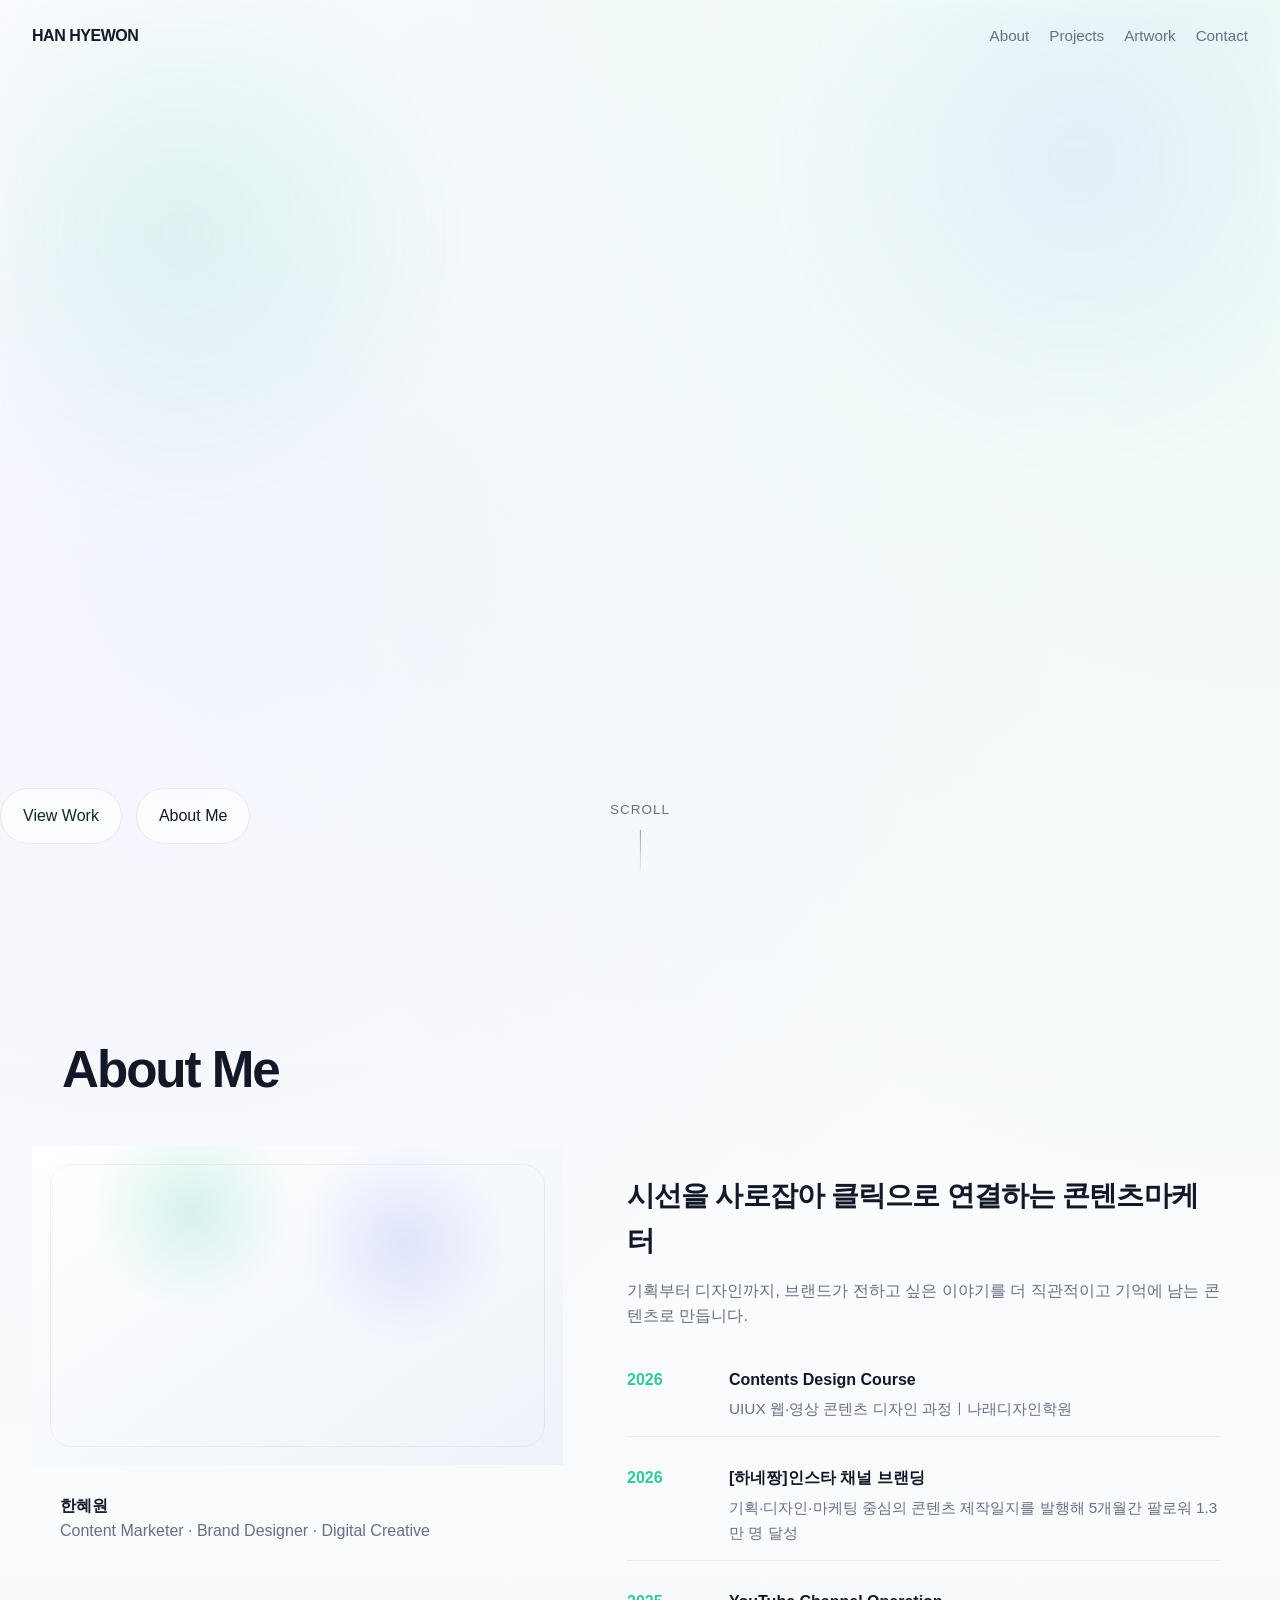
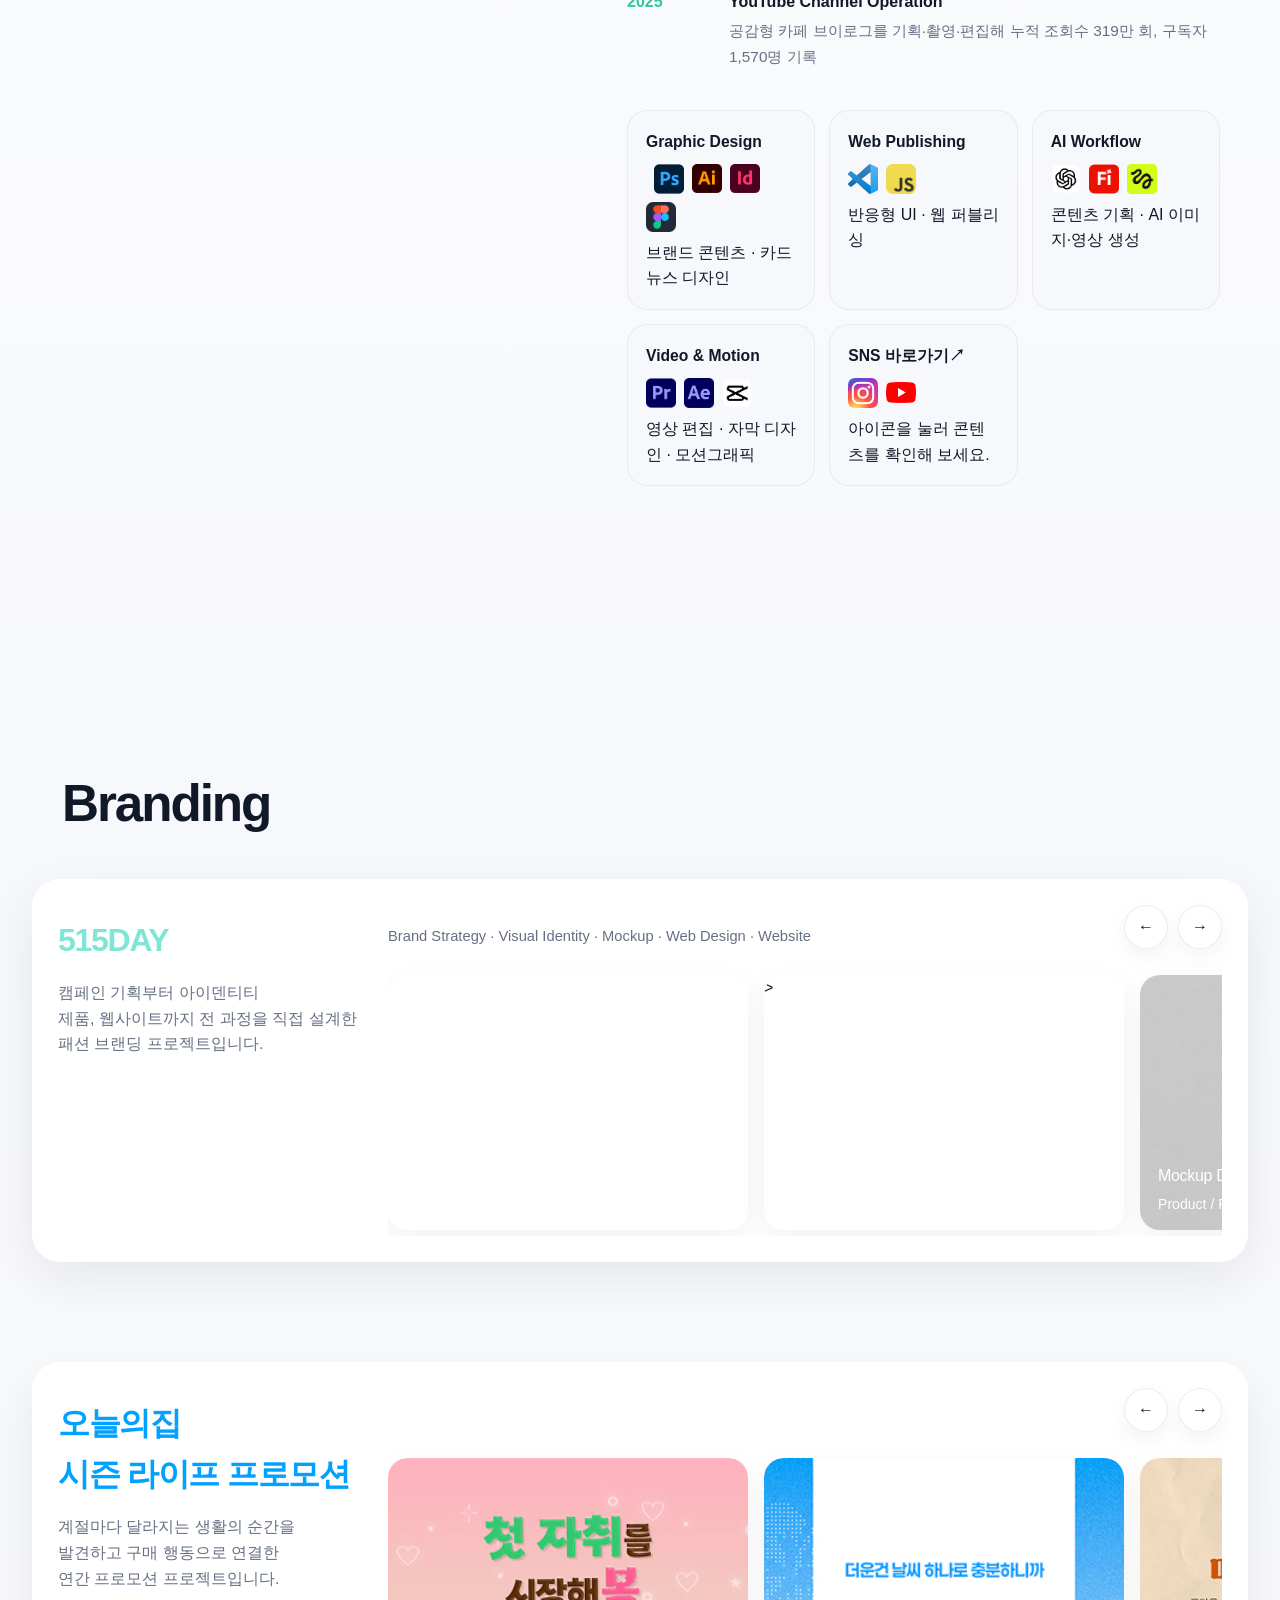
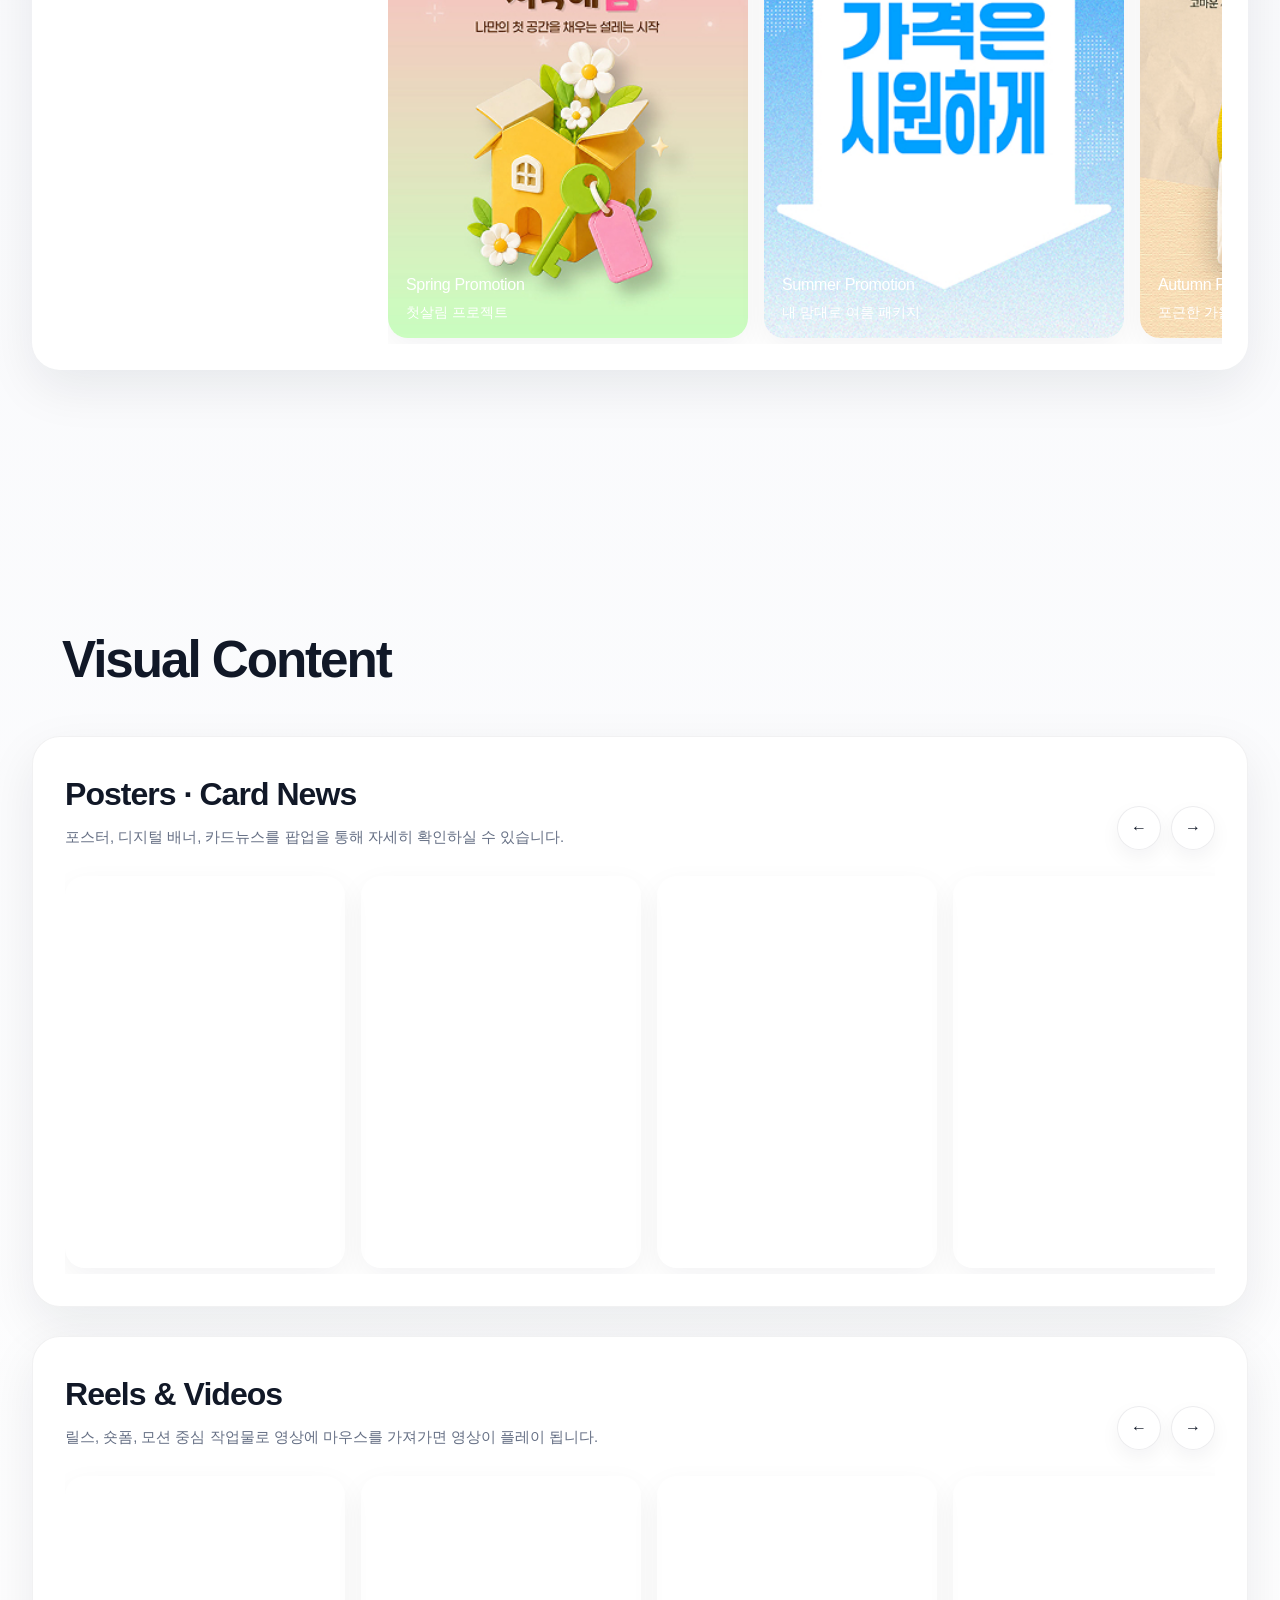
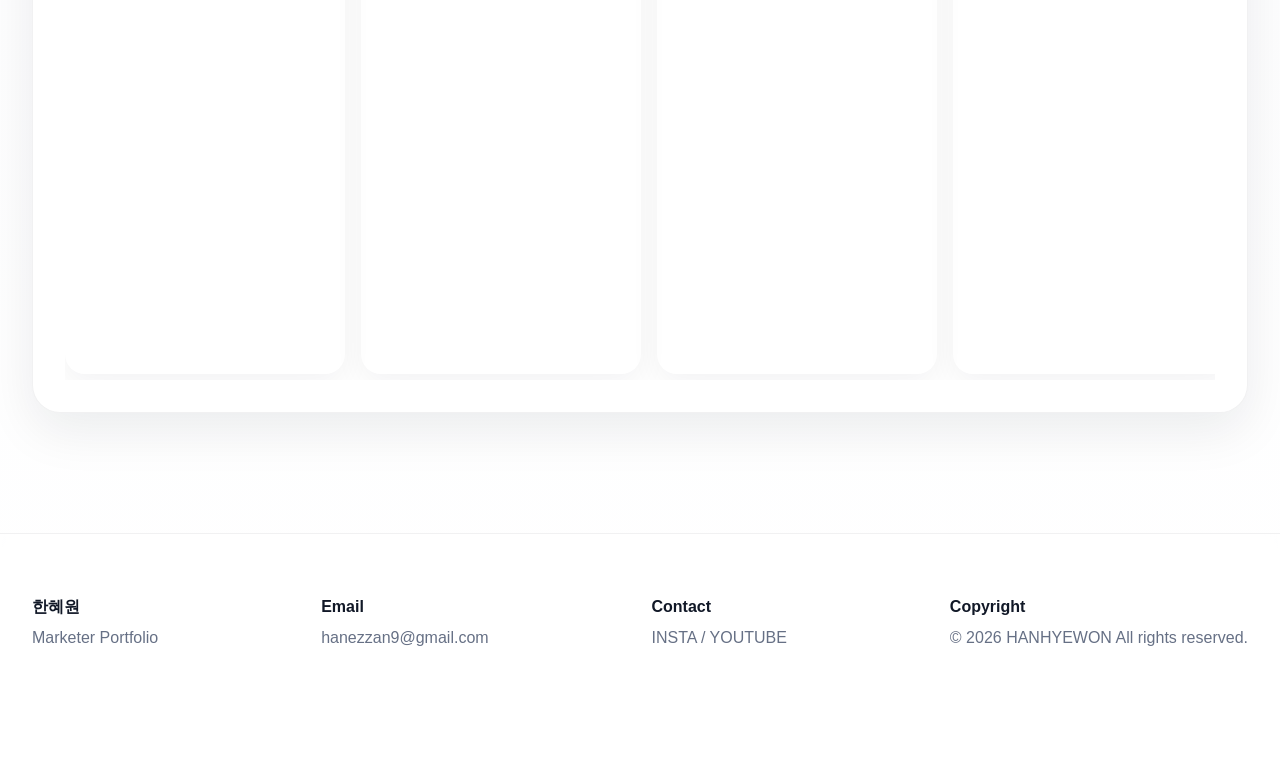
==== index.html @ 1c0c7336 "0813" ====
<!DOCTYPE html>
<html lang="ko">

<head>
  <meta charset="UTF-8" />
  <meta name="viewport" content="width=device-width, initial-scale=1.0" />
  <title>HAN HYEWON</title>
  <link rel="shortcut icon" href="assets/img/symbol.svg" type="image/x-icon">
  <link rel="stylesheet" href="assets/css/style.css">
  <link rel="stylesheet" href="assets/css/font.csa">
  <meta property="og:title" content="HANHYEWON Portfolio">
  <meta property="og:description" content="한혜원_포트폴리오">
  <meta property="og:image" content="https://hanezzang.github.io/myportfolio/assets/img2/click.jpg">
  <meta property="og:url" content=" https://hanezzang.github.io/myportfolio/">

</head>

<body>
  <header class="site-header" id="siteHeader">
    <nav class="nav">
      <a href="#hero" class="brand">HAN HYEWON</a>
      <div class="nav-links">
        <a href="#about">About</a>
        <a href="#branding">Projects</a>
        <a href="#works">Artwork</a>
        <a href="#contact">Contact</a>
      </div>
    </nav>
  </header>

  <main>
    <section class="hero" id="hero">
      <video class="hero-video" autoplay muted loop playsinline preload="auto">
        <source src="assets/video/main.mp4" type="video/mp4" />
      </video>
      <div class="hero-inner">
        <div class="hero-actions">
          <a class="btn btn-primary" href="#branding">View Work</a>
          <a class="btn btn-secondary" href="#about">About Me</a>
        </div>
      </div>

      <div class="scroll-indicator">Scroll</div>
    </section>

    <section class="section" id="about">
      <div class="container">
        <div class="section-head reveal reveal-scale">
          <div>
            <!-- <span class="eyebrow">이력과 기능을 함께 보여주는 소개 섹션</span> -->
            <h2>About Me</h2>
          </div>
          <!-- <p>
            단순한 자기소개가 아니라, 경력·작업 방향·도구 역량을 동시에 보여줄 수 있도록 설계한 영역입니다.
          </p> -->
        </div>

        <div class="about-grid">
          <article class="card profile-card reveal reveal-left">
            <div class="profile-media" style="background:
                radial-gradient(circle at 30% 20%, rgba(50,199,161,0.18), transparent 22%),
                radial-gradient(circle at 70% 30%, rgba(123,140,255,0.18), transparent 24%),
                linear-gradient(145deg, #ffffff 0%, #edf3fa 100%);
                position: relative; overflow: hidden;">
              <div style="position:absolute; inset:18px; border:1px solid rgba(17,24,39,0.06); border-radius:22px;">
                <video class="thumb-video" autoplay loop muted playsinline preload="metadata">
                  <source src="assets/video/proflie_video.mp4" type="video/mp4" />
                </video>
              </div>
              <div style="position:relative; z-index:1; text-align:center; color:#fff;">

              </div>
            </div>
            <div class="profile-body">
              <strong>한혜원</strong><br />
              <span style="color: var(--text-muted);">Content Marketer · Brand Designer · Digital Creative</span>

            </div>
          </article>

          <article class="card about-body reveal reveal-right">
            <h3>시선을 사로잡아 클릭으로 연결하는 콘텐츠마케터</h3>
            <p>
              기획부터 디자인까지, 브랜드가 전하고 싶은 이야기를 더 직관적이고 기억에 남는 콘텐츠로 만듭니다.
            </p>

            <div class="timeline">
              <div class="timeline-item">
                <div class="timeline-year">2026</div>
                <div class="timeline-role">
                  <strong>Contents Design Course</strong>
                  <span>UIUX 웹·영상 콘텐츠 디자인 과정ㅣ나래디자인학원</span>
                </div>
              </div>
              <div class="timeline-item">
                <div class="timeline-year">2026</div>
                <div class="timeline-role">
                  <a href="https://www.instagram.com/hanezzang_/" target="_blank"
                    rel="noopener noreferrer"><strong>[하네짱]인스타 채널 브랜딩</strong></a>

                  <span>기획·디자인·마케팅 중심의 콘텐츠 제작일지를 발행해 5개월간 팔로워 1.3만 명 달성</span>
                </div>
              </div>
              <div class="timeline-item">
                <div class="timeline-year">2025</div>
                <div class="timeline-role">
                  <a href="https://www.youtube.com/@Hanezzang" target="_blank" rel="noopener noreferrer"><strong>YouTube
                      Channel Operation</strong></a>

                  <span>공감형 카페 브이로그를 기획·촬영·편집해 누적 조회수 319만 회, 구독자 1,570명 기록</span>
                </div>
              </div>
            </div>

            <div class="skills">
              <section class="skill-group">
                <h4>Graphic Design</h4>
                <div class="skill-tags">
                  <span class="tag"> </span>
                  <span class="tag"><img src="./assets/img2/selfhst_adobe-photoshop.png" alt="포토샵"></span>
                  <span class="tag"><img src="./assets/img2/logos_adobe-illustrator.png" alt="일러"></span>
                  <span class="tag"><img src="./assets/img2/logos_adobe-indesign.png" alt="인디자인"></span>
                  <span class="tag"><img src="./assets/img2/skill-icons_figma-dark.png" alt="피그마"></span>
                  <span class="tag">브랜드 콘텐츠 · 카드뉴스 디자인</span>
                </div>
              </section>
              <section class="skill-group">
                <h4>Web Publishing</h4>
                <div class="skill-tags">
                  <span class="tag"><img src="./assets/img2/devicon_vscode.png" alt="vscode"></span>
                  <span class="tag"><img src="./assets/img2/skill-icons_javascript.png" alt=""></span>
                  <span class="tag">반응형 UI · 웹 퍼블리싱</span>
                </div>
              </section>
              <section class="skill-group">
                <h4>AI Workflow</h4>
                <div class="skill-tags">
                  <span class="tag"><img src="./assets/img2/Group 86.png" alt=""></span>
                  <span class="tag"><img src="./assets/img2/selfhst_adobe-firefly.png" alt=""></span>
                  <span class="tag"><img
                      src="./assets/img2/imgi_166_442623a45e529de49fd89ec326987b1dacbcad664df5558cd3585e5219032c6b 2.png"
                      alt=""></span>
                  <span class="tag">콘텐츠 기획 · AI 이미지·영상 생성</span>
                </div>
              </section>
              <section class="skill-group">
                <h4>Video & Motion</h4>
                <div class="skill-tags">
                  <span class="tag"><img src="./assets/img2/selfhst_adobe-premiere-pro.png" alt=""></span>
                  <span class="tag"><img src="./assets/img2/logos_adobe-after-effects.png" alt=""></span>
                  <span class="tag"><img src="./assets/img2/streamline-logos_adobe-photoshop-logo-block.png"
                      alt=""></span>
                  <span class="tag">영상 편집 · 자막 디자인 · 모션그래픽</span>
                </div>
              </section>
              <section class="skill-group">
                <h4>SNS 바로가기↗ </h4>
                <div class="skill-tags">
                  <a class="tag" href="https://www.instagram.com/hanezzang_/" target="_blank"
                    rel="noopener noreferrer"><img src="./assets/img2/selfhst_instagram.png" alt=""></a>
                  <a class="tag" href="https://www.youtube.com/@Hanezzang" target="_blank"
                    rel="noopener noreferrer"><img src="./assets/img2/logos_youtube-icon.png" alt=""></a>

                  <span class="tag">아이콘을 눌러 콘텐츠를 확인해 보세요.</span>
                </div>
              </section>
            </div>
          </article>
        </div>
      </div>
    </section>

    <section class="section" id="branding">
      <div class="container">
        <div class="section-head reveal reveal-scale">
          <div>

            <h2>Branding</h2>
          </div>

        </div>

        <div class="brand-stack">
          <section class="card brand-row reveal reveal-scale">
            <div class="brand-info brand1_color">
              <!-- 브랜드별 색상  brand1_color-->

              <h3>515DAY</h3>
              <p>
                캠페인 기획부터 아이덴티티<br> 제품, 웹사이트까지 전 과정을 직접 설계한 <br>패션 브랜딩 프로젝트입니다.
              </p>

            </div>

            <div>
              <div class="brand-slider-head">
                <span class="brand-slider-title">Brand Strategy · Visual Identity · Mockup · Web
                  Design · Website</span>
                <div class="slider-controls">
                  <button class="slider-btn" type="button" data-slider-prev="brandTrack01">←</button>
                  <button class="slider-btn" type="button" data-slider-next="brandTrack01">→</button>
                </div>
              </div>
              <div class="brand-track slider-track" id="brandTrack01">

                <article class="thumb-card brand-thumb">
                  <a href="515DAY.html" target="_blank">
                    <video class="thumb-video" muted loop playsinline preload="metadata">
                      <source src="assets/video/515day1.mp4" type="video/mp4" />
                    </video>

                    <div class="thumb-overlay">
                      <strong>Brand Strategy</strong><span>Brand Concept / Positioning</span>
                    </div>
                  </a>
                </article>

                <article class="thumb-card brand-thumb">
                  <!-- <video class="thumb-video" autoplay muted loop playsinline><source src="assets/brand-02-mockup.mp4" type="video/mp4" /></video> -->
                  <a href="515DAYVI.html" target="_blank">
                    <video class="thumb-video" muted loop playsinline preload="metadata">
                      <source src="assets/video/515e.mp4" type="video/mp4" />
                    </video>>
                    <div class="thumb-overlay">
                      <strong>Visual Identity</strong><span>Logo / Color / Typography</span>


                    </div>
                  </a>
                </article>

                <article class="thumb-card brand-thumb">
                  <a href="515DAYmockup.html" target="_blank">
                    <img src="assets/img2/mock1.jpg" alt="brand">
                    <div class="thumb-overlay">
                      <strong>Mockup Design</strong><span>Product / Package / Spatial Visual</span>
                    </div>
                  </a>
                </article>

                <article class="thumb-card brand-thumb">
                  <a href="515DAYWEB.html" target="_blank">
                    <img src="assets/515DAY/w4.jpg" alt="brand">
                    <div class="thumb-overlay">
                      <strong>Web Design</strong><span>UI·UX / Layout / Interaction</span>

                    </div>
                    <div class="thumb-overlay"><strong></strong><span></span></div>
                  </a>
                </article>

                <article class="thumb-card brand-thumb">
                  <video class="thumb-video" autoplay muted loop playsinline>
                    <source src="assets/video/imac-24.mp4
                    " type="video/mp4" />
                  </video>
                  <a class="tag" href="https://hanezzang.github.io/515DAY/#" target="_blank" rel="noopener noreferrer">
                    <div class="thumb-overlay">
                      <strong>Website</strong><span>HTML / CSS / JavaScript</span>

                    </div>
                  </a>
                </article>


              </div>
            </div>
          </section>

          <section class="card brand-row reveal reveal-scale">
            <div class="brand-info brand2_color">
              <!-- 브랜드별 색상  brand2_color-->
              <h3>오늘의집 <br>시즌 라이프 프로모션</h3>
              <p>
                계절마다 달라지는 생활의 순간을 <br>발견하고
                구매 행동으로 연결한 <br>연간 프로모션 프로젝트입니다.
              </p>
            </div>

            <div>
              <div class="brand-slider-head">
                <span class="brand-slider-title"></span>
                <div class="slider-controls">
                  <button class="slider-btn" type="button" data-slider-prev="brandTrack02">←</button>
                  <button class="slider-btn" type="button" data-slider-next="brandTrack02">→</button>
                </div>
              </div>
              <div class="brand-track slider-track" id="brandTrack02">

                <article class="thumb-card brand-thumb">
                  <a href="spring.html" target="_blank">
                    <img src="./assets/ohouse/spring.jpg" alt="">

                    <div class="thumb-overlay">
                      <strong>Spring Promotion</strong><span>첫살림 프로젝트</span>
                    </div>
                  </a>
                </article>

                <article class="thumb-card brand-thumb">
                  <!-- <video class="thumb-video" autoplay muted loop playsinline><source src="assets/brand-02-mockup.mp4" type="video/mp4" /></video> -->
                  <a href="summer.html" target="_blank">
                    <img src="./assets/ohouse/summer.jpg" alt="">
                    <div class="thumb-overlay">
                      <strong >Summer Promotion</strong><span>내 맘대로 여름 패키지</span>


                    </div>
                  </a>
                </article>

                <article class="thumb-card brand-thumb">
                  <a href="Autumn.html" target="_blank">
                    <img src="assets/ohouse/Autumn.jpg" alt="brand">
                    <div class="thumb-overlay">
                      <strong>Autumn Promotion</strong><span>포근한 가을 집꾸미기</span>
                    </div>
                  </a>
                </article>

                <article class="thumb-card brand-thumb">
                  <a href="winter.html" target="_blank">
                    <img src="assets/ohouse/winter.jpg" alt="brand">
                    <div class="thumb-overlay">
                      <strong>Winter Promotion</strong><span>홀리데이 연말결산</span>

                    </div>
                    <div class="thumb-overlay"><strong></strong><span></span></div>
                  </a>
                </article>


              </div>
            </div>
          </section>
        </div>
      </div>
    </section>

    <section class="section" id="works">
      <div class="container">
        <div class="section-head reveal reveal-scale">
          <div>
            <!-- <span class="eyebrow">포스터, 배너, 카드뉴스, 릴스·영상 작업을 구성/span> -->
            <h2>Visual Content</h2>
          </div>
          <!-- <p>
            정지형 비주얼 작업은 한 줄 안에서 함께 보여주고, 영상 작업은 별도 행으로 분리해 흐름이 자연스럽도록 정리했습니다.
          </p> -->
        </div>

        <div class="works-stack">
          <section class="card work-row reveal reveal-scale">
            <div class="work-row-head">
              <div>
                <h3>Posters · Card News</h3>
                <p>포스터, 디지털 배너, 카드뉴스를 팝업을 통해 자세히 확인하실 수 있습니다.</p>
              </div>
              <div class="slider-controls">
                <button class="slider-btn" type="button" data-slider-prev="visualTrack">←</button>
                <button class="slider-btn" type="button" data-slider-next="visualTrack">→</button>
              </div>
            </div>
            <div class="thumb-track slider-track" id="visualTrack">
              <!-- poster / banner / cardnews / reels 모달 전용 큰 이미지는 data-modal-media="assets/img/원하는파일.jpg" 로 직접 지정 -->
              <!-- 카드별 모달 비율은 data-modal-ratio="가로 / 세로" 형식으로 지정: 예) 1200 / 628, 1 / 1, 9 / 16, 1080 / 1350 -->
              <article class="poster-thumb thumb-card modal-card" data-modal-type="poster"
                data-modal-label="Poster Project" data-modal-title="Poster Series A"
                data-modal-description="이벤트 홍보용 포스터 시리즈입니다. 타이포그래피와 무드 중심의 키비주얼 작업입니다." data-modal-role="Poster Design"
                data-modal-tools="Photoshop, Illustrator"
                data-modal-summary="전시/행사 성격의 키비주얼 포스터 시리즈입니다. 메인 타이포와 무드 중심 그래픽으로 메시지를 압축해 전달합니다."
                data-modal-meta1-label="Format" data-modal-meta1-value="A2 Poster / Digital Adaptation"
                data-modal-meta2-label="Client" data-modal-meta2-value="Brand Campaign" data-modal-meta3-label="Year"
                data-modal-meta3-value="2026" data-modal-meta4-label="Concept"
                data-modal-meta4-value="Bold Type / Minimal Mood" data-modal-tags="Typography, Campaign, Key Visual"
                data-modal-note-title="Editable Note"
                data-modal-note="이 영역은 포스터 전용 메모 박스입니다. 전시 개요, 인쇄 사양, 제작 포인트 등으로 자유롭게 수정하면 됩니다."
                data-modal-video="Poster motion teaser area" data-modal-link="https://example.com"
                data-modal-media="assets/img/poster_thumbnail_sample.jpg" data-modal-ratio="3 / 4">
                <video class="thumb-video" muted loop playsinline preload="metadata">
                  <source src="assets/video/poster.mp4" type="video/mp4" />
                </video>
                <div class="thumb-overlay"><strong>Poster Series A</strong><span>Campaign / Event Visual</span></div>
              </article>

              <article class="poster-thumb thumb-card modal-card" data-modal-type="poster" data-modal-label="Poster"
                data-modal-title="Poster Series B" data-modal-description="브랜드 포스터 시리즈입니다."
                data-modal-role="Poster Design" data-modal-tools="Photoshop"
                data-modal-summary="브랜드 무드를 중심으로 전개한 포스터 시리즈입니다." data-modal-meta1-label="Format"
                data-modal-meta1-value="B1 / SNS Poster" data-modal-meta2-label="Client"
                data-modal-meta2-value="Brand Promotion" data-modal-meta3-label="Year" data-modal-meta3-value="2026"
                data-modal-meta4-label="Concept" data-modal-meta4-value="Graphic Mood"
                data-modal-tags="Poster, Branding" data-modal-note-title="Editable Note"
                data-modal-note="포스터 프로젝트 설명을 여기서 직접 바꿀 수 있습니다." data-modal-video="Poster preview"
                data-modal-link="https://example.com" data-modal-media="assets/img/poster_thumbnail_sample.jpg"
                data-modal-ratio="5 / 7">
                <video class="thumb-video" muted loop playsinline preload="metadata">
                  <source src="assets/video/poster.mp4" type="video/mp4" />
                </video>
                <div class="thumb-overlay"><strong>Poster Series B</strong><span>Brand / Promotion</span></div>
              </article>

              <article class="ad-thumb thumb-card modal-card" data-modal-type="banner"
                data-modal-label="Graphic Poster Design" data-modal-title="KISS N TELL - NINGNING"
                data-modal-description="에스파 ‘Kiss N Tell’의 닝닝을 중심으로 핑크 톤의 Y2K 콜라주를 구성했습니다. 하트 프레임과 폴라로이드, 스티커, 레이스 등의 장식 요소를 레이어링해 키치하고 몽환적인 분위기를 표현했습니다."
                data-modal-role="Graphic Design" data-modal-tools="Photoshop"
                data-modal-summary="퍼포먼스 배너와 SNS용 변형 소재를 함께 설계한 배너 세트입니다." data-modal-meta1-label="Platform"
                data-modal-meta1-value="Meta / Web / App" data-modal-meta2-label="Campaign"
                data-modal-meta2-value="Seasonal Promotion" data-modal-meta3-label="Size"
                data-modal-meta3-value="1080x1080 / 1200x628" data-modal-meta4-label="Placement"
                data-modal-meta4-value="Feed / Display / Landing" data-modal-tags="Y2K, Collage, K-POP"
                data-modal-media="assets/img2/ning.jpg" data-modal-ratio="1500 / 1000">
                <video class="thumb-video" muted loop playsinline preload="metadata">
                  <source src="assets/video/ningmock.mp4" type="video/mp4" />
                </video>
                <div class="thumb-overlay"><strong>Graphic Poster</strong><span>aespa [KISS N TELL]</span></div>
              </article>

              <article class="ad-thumb thumb-card modal-card" data-modal-type="banner"
                data-modal-label="Food Ad poster Design" data-modal-title="BUNCRUSH"
                data-modal-description="가상의 버거브랜드 'BUNCRUSH'를 위해 제작한 프로모션 웹 배너 세트입니다. 강렬한 레드 톤과 제품 중심의 레이아웃으로 버거의 풍미와 브랜드 메시지를 강조했습니다."
                data-modal-role="Visual Concept · Banner Design" data-modal-tools="Photoshop, Chat GPT"
                data-modal-summary="웹 프로모션 메인/서브 배너 세트입니다." data-modal-meta1-label="Platform"
                data-modal-meta1-value="Website" data-modal-meta2-label="Campaign" data-modal-meta2-value="Promotion"
                data-modal-meta3-label="Size" data-modal-meta3-value="PC / Mobile Responsive"
                data-modal-meta4-label="Placement" data-modal-meta4-value="Hero / Mid Banner"
                data-modal-tags="Graphic Poster, Food Ad" data-modal-media="assets/img2/BUNCRUSH.jpg"
                data-modal-ratio="1080 /1400">
                <video class="thumb-video" muted loop playsinline preload="metadata">
                  <source src="assets/video/burger.mp4" type="video/mp4" />
                </video>
                <div class="thumb-overlay"><strong>Graphic Poster </strong><span>BUNCRUSH</span></div>
              </article>

              <article class="cardnews-thumb thumb-card modal-card" data-modal-type="cardnews"
                data-modal-label="Advertising Project" data-modal-title="NOMA AI Campaign"
                data-modal-description="실제 브랜드 광고로 집행한 카드뉴스 캠페인입니다. 서비스의 핵심 기능과 혜택을 소비자 관점에서 재구성하고, 할인 쿠폰을 스마트스토어 상품으로 판매해 구매와 서비스 유입을 연결했습니다."
                data-modal-role="Card News Design" data-modal-tools="Figma, Photoshop"
                data-modal-summary="인스타그램 캐러셀 형식의 카드뉴스입니다. 첫 장에서 주제를 제시하고 뒤로 갈수록 정보 흐름이 이어지도록 구성했습니다."
                data-modal-meta1-label="Topic" data-modal-meta1-value="Brand Story" data-modal-meta2-label="Pages"
                data-modal-meta2-value="7 Pages" data-modal-meta3-label="Flow"
                data-modal-meta3-value="Cover → Info → CTA" data-modal-meta4-label="Style"
                data-modal-meta4-value="Editorial Carousel" data-modal-tags="Card News, Carousel, Traffic Growth"
                data-modal-video="Card news preview"
                data-modal-images="assets/cardnews/c1.jpg|assets/cardnews/c2.jpg|assets/cardnews/c3.jpg|assets/cardnews/c4.jpg|assets/cardnews/c5.jpg|assets/cardnews/c6.jpg|assets/cardnews/c7.jpg|assets/cardnews/c8.jpg"
                data-modal-ratio="4 / 5">
                <div class="thumb-image">
                  <img src="assets/img2/cc1.jpg" alt="card news">
                </div>
                <div class="thumb-overlay"><strong>NOMA AI Paid Campaign</strong><span>Coupon Sales / Traffic
                    Growth</span>
                </div>
              </article>

              <article class="cardnews-thumb thumb-card modal-card" data-modal-type="cardnews"
                data-modal-label="Card News" data-modal-title="OLIVE YOUNG Sale Editorial Content"
                data-modal-description="올영세일 시즌에 맞춰 실제 구매·사용한 제품을 선별하고, 솔직한 후기를 담은 내돈내산 카드뉴스를 제작했습니다. 제품별 핵심 장점과 추천 대상을 간결하게 정리해 구매 판단을 돕고, 저장과 공유를 유도하는 정보형 콘텐츠로 기획했습니다."
                data-modal-role="Card News Design" data-modal-tools="Figma" data-modal-summary="정보 전달 중심의 프로모션 카드뉴스입니다."
                data-modal-meta1-label="Topic" data-modal-meta1-value="Promotion" data-modal-meta2-label="Pages"
                data-modal-meta2-value="7 Pages" data-modal-meta3-label="Flow"
                data-modal-meta3-value="Intro → Detail → CTA" data-modal-meta4-label="Style"
                data-modal-meta4-value="Clean Info Layout"
                data-modal-tags="Product Curation, Purchase Consideration, Review" data-modal-note-title="Editable Note"
                data-modal-note="카드뉴스 프로젝트용 자유 메모 영역입니다." data-modal-video="Card news preview"
                data-modal-link="https://example.com"
                data-modal-images="assets/cardnews/olive1.jpg|assets/cardnews/ip1.jpg|assets/cardnews/ip2.jpg|assets/cardnews/ip3.jpg|assets/cardnews/ip4.jpg|assets/cardnews/ip5.jpg|assets/cardnews/ip6.jpg|assets/cardnews/ip7.jpg|assets/cardnews/ip8.jpg|assets/cardnews/ip9.jpg|assets/cardnews/ip10.jpg|assets/cardnews/last.jpg"
                data-modal-ratio="4 / 5">
                <div class="thumb-image">
                  <img src="assets/cardnews/olive_main.jpg" alt="card news">
                </div>
                <div class="thumb-overlay"><strong>OLIVE YOUNG Sale Content</strong><span>Product Curation /
                    Review</span></div>
              </article>





            </div>
          </section>

          <section class="card work-row reveal reveal-scale">
            <div class="work-row-head">
              <div>
                <h3>Reels & Videos</h3>
                <p>릴스, 숏폼, 모션 중심 작업물로 영상에 마우스를 가져가면 영상이 플레이 됩니다.</p>
              </div>
              <div class="slider-controls">
                <button class="slider-btn" type="button" data-slider-prev="videoTrack">←</button>
                <button class="slider-btn" type="button" data-slider-next="videoTrack">→</button>
              </div>
            </div>
            <div class="thumb-track slider-track" id="videoTrack">
              <article class="reels-thumb thumb-card modal-card" data-modal-type="reels"
                data-modal-title="VELORA Reel Project "
                data-modal-description="가상의 스킨케어 브랜드 VELORA를 위한 AI 기반 릴스 프로젝트입니다. 플로럴 사이언스와 쿨링 수분광을 시각화해 모델컷부터 제품 엔드카드까지 일관된 캠페인 무드로 구성했습니다."
                data-modal-role="AI Visual Direction / Video Editing"
                data-modal-tools="Premiere Pro, Kling 3.0, Chat GPT" data-modal-meta1-label="Format"
                data-modal-meta1-value="9:16 Vertical" data-modal-meta2-label="Duration" data-modal-meta2-value="5 sec"
                data-modal-tags="AI Commercial, Short-form, Skincare" data-modal-media="assets/video/skincare.mp4"
                data-modal-ratio="9 / 16">
                <video class="thumb-video" muted loop playsinline preload="metadata">
                  <source src="assets/video/skincare.mp4" type="video/mp4" />
                </video>
                <div class="thumb-play-button" aria-hidden="true">
                  <span class="thumb-play-icon"></span>
                </div>
                <div class="thumb-overlay">
                  <strong>VELORA</strong>
                  <span>Skincare Brand</span>
                </div>
              </article>

              <article class="reels-thumb thumb-card modal-card" data-modal-type="reels"
                data-modal-title="Reel Project B" data-modal-description="캠페인 메시지를 짧은 영상으로 압축한 릴스 작업입니다."
                data-modal-role="Campaign Motion" data-modal-tools="Premiere Pro" data-modal-meta1-label="Format"
                data-modal-meta1-value="9:16 Vertical" data-modal-meta2-label="Duration" data-modal-meta2-value="12 sec"
                data-modal-tags="Campaign, Reels" data-modal-note-title="Editable Note"
                data-modal-note="릴스 B 설명을 이 영역에서 직접 수정할 수 있습니다." data-modal-link="https://example.com"
                data-modal-media="assets/video/Reels_sample_01.mp4">
                <video class="thumb-video" muted loop playsinline preload="metadata">
                  <source src="assets/video/Reels_sample_01.mp4" type="video/mp4" />
                </video>
                <div class="thumb-play-button" aria-hidden="true">
                  <span class="thumb-play-icon"></span>
                </div>
                <div class="thumb-overlay">
                  <strong>Reel Project B</strong>
                  <span>Campaign Motion</span>
                </div>
              </article>

              <article class="reels-thumb thumb-card modal-card" data-modal-type="reels" data-modal-title="한입공작소"
                data-modal-description="미니어처 셰프들이 익숙한 분식을 만드는 과정을 통해, 평범한 한 끼가 전하는 따뜻함을 표현한 AI숏폼 광고입니다.."
                data-modal-role="Concept Planning · AI Visual Direction · Video Editing"
                data-modal-tools="Premiere Pro, kling 3.0, Chat GPT" data-modal-meta1-label="Format"
                data-modal-meta1-value="9:16 Vertical" data-modal-meta2-label="Duration" data-modal-meta2-value="9 sec"
                data-modal-tags="AI Reels, Miniature, Food Advertising" data-modal-note-title="Editable Note"
                data-modal-media="assets/video/bunsik.mp4">
                <video class="thumb-video" muted loop playsinline preload="metadata">
                  <source src="assets/video/bunsik.mp4" type="video/mp4" />
                </video>
                <div class="thumb-play-button" aria-hidden="true">
                  <span class="thumb-play-icon"></span>
                </div>
                <div class="thumb-overlay">
                  <strong>한입공작소</strong>
                  <span>Food Advertising</span>
                </div>
              </article>

              <article class="reels-thumb thumb-card modal-card" data-modal-type="reels" data-modal-title="PULP"
                data-modal-description="가상 탄산음료 브랜드 ZESTO의 여름 캠페인 비주얼입니다. 레몬과 라임의 상큼함에 톡 쏘는 탄산감을 더해, ‘상큼한 탄산이 제대로 터졌다’는 메시지를 시원한 물보라와 청량한 비주얼로 표현했습니다."
                data-modal-role="Concept Planning · AI Visual · Motion Editing"
                data-modal-tools="ChatGPT · Kling 3.0 · Premiere Pro" data-modal-meta1-label="Format"
                data-modal-meta1-value="9:16 Vertical" data-modal-meta2-label="Duration" data-modal-meta2-value="5 sec"
                data-modal-tags="Product Ad, AI Motion, Short-form" data-modal-media="assets/video/ZESTO.mp4">
                <video class="thumb-video" muted loop playsinline preload="metadata">
                  <source src="assets/video/ZESTO.mp4" type="video/mp4" />
                </video>
                <div class="thumb-play-button" aria-hidden="true">
                  <span class="thumb-play-icon"></span>
                </div>
                <div class="thumb-overlay">
                  <strong>ZESTO</strong>
                  <span>Product Ad</span>
                </div>
              </article>

              <article class="reels-thumb thumb-card modal-card" data-modal-type="reels"
                data-modal-title="Reel Project E" data-modal-description="브랜드 인트로 성격의 영상 작업입니다."
                data-modal-role="Intro Motion" data-modal-tools="Premiere Pro" data-modal-meta1-label="Format"
                data-modal-meta1-value="9:16 Vertical" data-modal-meta2-label="Duration" data-modal-meta2-value="08 sec"
                data-modal-tags="Intro, Reels" data-modal-note-title="Editable Note"
                data-modal-note="인트로 릴스 E에 대한 설명입니다." data-modal-link="https://example.com"
                data-modal-media="assets/video/Reels_sample_01.mp4">
                <video class="thumb-video" muted loop playsinline preload="metadata">
                  <source src="assets/video/Reels_sample_01.mp4" type="video/mp4" />
                </video>
                <div class="thumb-play-button" aria-hidden="true">
                  <span class="thumb-play-icon"></span>
                </div>
                <div class="thumb-overlay">
                  <strong>Reel Project E</strong>
                  <span>Brand Intro</span>
                </div>
              </article>

              <article class="reels-thumb thumb-card modal-card" data-modal-type="reels"
                data-modal-title="ZARA Popular Items Shopping" data-modal-description="자라 인기 아이템을 직접 착용하고 제품별 핏과 스타일링을 빠르게 비교할 수 있도록 구성한 패션 쇼핑 릴스입니다. 제품 탐색부터 촬영·편집까지 직접 진행했으며, 인스타그램에서 최고 조회수 39.5만 회를 기록했습니다."
                data-modal-role="Content Planning · Filming · Editing" data-modal-tools="CapCut" data-modal-meta1-label="Format"
                data-modal-meta1-value="9:16 Vertical" data-modal-meta2-label="Duration" data-modal-meta2-value="35 sec"
                data-modal-tags="Fashion Content, Shopping Reel, Organic Reach"  
                data-modal-media="assets/video/hanezzang_.mp4">
                <video class="thumb-video" muted loop playsinline preload="metadata">
                  <source src="assets/video/hanezzang_.mp4" type="video/mp4" />
                </video>
                <div class="thumb-play-button" aria-hidden="true">
                  <span class="thumb-play-icon"></span>
                </div>
                <div class="thumb-overlay">
                  <strong>Reel Project F</strong>
                  <span>Brand Intro</span>
                </div>
              </article>
              <!-- <article class="reels-thumb thumb-card modal-card" data-modal-title="Reel Project F"
                data-modal-description="브랜드 인트로 영상입니다." data-modal-role="Motion Design / Short-form"
                data-modal-tools="Premiere Pro, AI Video" data-modal-video="Reel preview area"
                data-modal-link="https://example.com">
                <video class="thumb-video" muted loop playsinline preload="metadata">
                  <source src="assets/video/Reels_sample_01.mp4" type="video/mp4" />
                </video>
                <div class="thumb-play-button" aria-hidden="true">
                  <span class="thumb-play-icon"></span>
                </div>
                <div class="thumb-overlay">
                  <strong>Reel Project F</strong>
                  <span>Brand Intro</span>
                </div>
              </article> -->
            </div>
          </section>
        </div>
      </div>
    </section>
  </main>

  <footer class="site-footer" id="contact">
    <div class="footer-grid">
      <div><strong>한혜원</strong><span>Marketer Portfolio</span></div>
      <div><strong>Email</strong><a href="mailto:hello@example.com">hanezzan9@gmail.com</a></div>
      <div><strong>Contact</strong><span> INSTA / YOUTUBE</span></div>
      <div><strong>Copyright</strong><span>© 2026 HANHYEWON All rights reserved.</span></div>
    </div>
  </footer>


  <div class="modal" id="portfolioModal" aria-hidden="true" role="dialog" aria-modal="true">
    <div class="modal-dialog">
      <button class="modal-close" type="button" aria-label="닫기">✕</button>
      <div class="modal-content">
        <div class="modal-gallery">
          <div class="modal-hero-wrap">
            <button class="modal-nav modal-nav-prev" id="modalPrev" type="button" aria-label="이전 이미지">←</button>
            <div class="modal-hero-media" id="modalHeroMedia">Main Preview</div>
            <button class="modal-nav modal-nav-next" id="modalNext" type="button" aria-label="다음 이미지">→</button>
            <div class="modal-page-indicator" id="modalPageIndicator">1 / 1</div>
          </div>
          <div class="modal-thumbs" id="modalThumbs">
            <div class="modal-thumb">Mockup 01</div>
            <div class="modal-thumb">Mockup 02</div>
            <div class="modal-thumb">Wireframe</div>
          </div>
        </div>

        <div class="modal-body" id="modalDynamicBody"></div>
      </div>
    </div>
  </div>

  <!-- ===== Modal layout templates: poster / banner / cardnews / reels 를 각각 직접 수정하세요 ===== -->
  <template id="modalTemplatePoster">
    <span class="modal-type-badge" data-field="badgeLabel">Poster Project</span>
    <div class="modal-summary-card">
      <strong data-field="title">Project Title</strong>
      <p data-field="description">Project description</p>
    </div>
    <div class="modal-meta-grid">
      <div class="modal-meta-card">
        <strong>Role</strong>
        <span data-field="role">Poster Design</span>
      </div>
      <div class="modal-meta-card">
        <strong>Tools</strong>
        <span data-field="tools">Photoshop, Illustrator</span>
      </div>

      <div>
        <strong style="display:block; margin-bottom:10px;">Keywords</strong>
        <div class="modal-tag-list" data-list="tags"></div>
      </div>


    </div>
  </template>

  <template id="modalTemplateBanner">
    <span class="modal-type-badge" data-field="badgeLabel">Banner Project</span>
    <div class="modal-summary-card">
      <strong data-field="title">Project Title</strong>
      <p data-field="description">Project description</p>
    </div>
    <div class="modal-meta-grid">
      <div class="modal-meta-card">
        <strong>Role</strong>
        <span data-field="role">Banner Design</span>
      </div>
      <div class="modal-meta-card">
        <strong>Tools</strong>
        <span data-field="tools">Photoshop, Figma</span>
      </div>

    </div>

    <div>
      <strong style="display:block; margin-bottom:10px;">Keywords</strong>
      <div class="modal-tag-list" data-list="tags"></div>
    </div>

  </template>

  <template id="modalTemplateCardnews">
    <span class="modal-type-badge" data-field="badgeLabel">Card News Project</span>
    <div class="modal-summary-card">
      <strong data-field="title">Project Title</strong>
      <p data-field="description">Project description</p>
    </div>

    <div class="modal-meta-card">
      <strong>Tools</strong>
      <span data-field="tools">Photoshop, Figma</span>
    </div>

    </div>

    <div>
      <strong style="display:block; margin-bottom:10px;">Keywords</strong>
      <div class="modal-tag-list" data-list="tags"></div>
    </div>

    <div class="modal-actions">
      <!-- <a class="modal-link" id="modalLink" href="#" target="_blank" rel="noreferrer noopener">Visit Website</a> -->
      <a class="modal-action-link" id="modalSubLink" href="#" target="_blank" rel="noreferrer noopener">View
        Campaign</a>
    </div>
  </template>

  <template id="modalTemplateReels">
    <span class="modal-type-badge" data-field="badgeLabel">Reels · Video Project</span>
    <div class="modal-summary-card">
      <strong data-field="title">Project Title</strong>
      <p data-field="description">Project description</p>
    </div>
    <div class="modal-meta-grid">
      <div class="modal-meta-card">
        <strong>Role</strong>
        <span data-field="role">Motion Design</span>
      </div>
      <div class="modal-meta-card">
        <strong>Tools</strong>
        <span data-field="tools">Premiere Pro, After Effects</span>
      </div>
      <div class="modal-meta-card">
        <strong data-field="meta1Label">Format</strong>
        <span data-field="meta1Value">9:16 Reel</span>
      </div>
      <div class="modal-meta-card">
        <strong data-field="meta2Label">Duration</strong>
        <span data-field="meta2Value">15s</span>
      </div>
    </div>
    <div>
      <strong style="display:block; margin-bottom:10px;">Keywords</strong>
      <div class="modal-tag-list" data-list="tags"></div>
    </div>

    <div class="modal-actions">
      <a class="modal-link" id="modalLink" href="#" target="_blank" rel="noreferrer noopener">View Project</a>
      <a class="modal-action-link" id="modalSubLink" href="#" target="_blank" rel="noreferrer noopener">Open Channel</a>
    </div>
  </template>

  <template id="modalTemplateDefault">
    <span class="modal-type-badge" data-field="badgeLabel">Project Detail</span>
    <div class="modal-summary-card">
      <strong data-field="title">Project Title</strong>
      <p data-field="description">Project description</p>
    </div>
    <div class="modal-meta-grid">
      <div class="modal-meta-card">
        <strong>Role</strong>
        <span data-field="role">Role information</span>
      </div>
      <div class="modal-meta-card">
        <strong>Tools</strong>
        <span data-field="tools">Tool information</span>
      </div>
      <div class="modal-meta-card">
        <strong data-field="meta1Label">Info 01</strong>
        <span data-field="meta1Value">Value 01</span>
      </div>
      <div class="modal-meta-card">
        <strong data-field="meta2Label">Info 02</strong>
        <span data-field="meta2Value">Value 02</span>
      </div>
    </div>
    <div class="modal-note-box">
      <strong>Summary</strong>
      <p data-field="summary">Summary text</p>
    </div>
    <div>
      <strong style="display:block; margin-bottom:10px;">Keywords</strong>
      <div class="modal-tag-list" data-list="tags"></div>
    </div>
    <div class="modal-note-box">
      <strong data-field="noteTitle">Editable Note</strong>
      <p data-field="note">Write any note here.</p>
    </div>
    <div class="modal-actions">
      <a class="modal-link" id="modalLink" href="#" target="_blank" rel="noreferrer noopener">Visit Website</a>
      <a class="modal-action-link" id="modalSubLink" href="#" target="_blank" rel="noreferrer noopener">View Detail</a>
    </div>
  </template>

  <script src="assets/js/script.js"></script>


</body>

</html>
---- assets/css/style.css ----
:root {
  --bg: #f7f8fb;
  --bg-soft: #ffffff;
  --surface: rgba(255, 255, 255, 0.82);
  --surface-strong: rgba(255, 255, 255, 0.96);
  --text: #111827;
  --text-muted: #667085;
  --line: rgba(17, 24, 39, 0.09);
  --accent: #32c7a1;
  --accent-2: #7b8cff;
  --shadow: 0 18px 50px rgba(15, 23, 42, 0.08);
  --radius-lg: 28px;
  --radius-md: 20px;
  --radius-sm: 14px;
  --container: min(1600px, calc(100% - 64px));
  --transition: 320ms cubic-bezier(.2, .8, .2, 1);
  --nav-h: 84px;
}

* {
  box-sizing: border-box;
}

html {
  scroll-behavior: auto;
}

body {
  margin: 0;
  font-family: -apple-system, BlinkMacSystemFont, "Segoe UI", Roboto, "Noto Sans KR", sans-serif;
  background:
    radial-gradient(circle at top right, rgba(50, 199, 161, 0.09), transparent 24%),
    radial-gradient(circle at 12% 10%, rgba(123, 140, 255, 0.08), transparent 18%),
    linear-gradient(180deg, #ffffff 0%, #f7f8fb 44%, #ffffff 100%);
  color: var(--text);
  line-height: 1.6;
  overflow-x: hidden;
}

img,
video {
  display: block;
  max-width: 100%;
}

a {
  color: inherit;
  text-decoration: none;
}

button {
  font: inherit;
}

.container {
  width: var(--container);
  margin: 0 auto;
}

.section {
  padding: 120px 0;
  position: relative;
  scroll-margin-top: calc(var(--nav-h) + 24px);
}

.eyebrow {
  display: inline-flex;
  align-items: center;
  gap: 8px;
  padding: 8px 14px;
  border: 1px solid var(--line);
  border-radius: 999px;
  color: #111827;
  font-size: 0.875rem;
  letter-spacing: 0.02em;
  background: rgba(255, 255, 255, 0.72);
  /* background: #86ecd0; */
  backdrop-filter: blur(10px);
  box-shadow: 0 8px 20px rgba(15, 23, 42, 0.04);
}

.section-head {
  display: flex;
  justify-content: space-between;
  align-items: end;
  gap: 24px;
  margin-bottom: 40px;
}

.section-head h2 {
  margin: 14px 0 0;
  font-size: clamp(2rem, 4vw, 3.5rem);
  line-height: 1.4;
  letter-spacing: -0.04em;
  padding-left: 30px;
}

.section-head p {
  max-width: 540px;
  color: var(--text-muted);
  margin: 0;
}

.site-header {
  position: fixed;
  inset: 0 0 auto 0;
  z-index: 50;
  padding: 18px 0;
  transition:
    background var(--transition),
    border-color var(--transition),
    backdrop-filter var(--transition),
    box-shadow var(--transition);
}

.site-header.scrolled {
  background: rgba(255, 255, 255, 0.78);
  border-bottom: 1px solid rgba(17, 24, 39, 0.06);
  backdrop-filter: blur(16px);
  box-shadow: 0 10px 30px rgba(15, 23, 42, 0.05);
}

.nav {
  width: var(--container);
  max-width: 1600px;
  margin: 0 auto;
  display: flex;
  align-items: center;
  justify-content: space-between;
  gap: 20px;
}

.brand {
  font-weight: 700;
  letter-spacing: -0.03em;
  font-size: 1rem;
  display: inline-flex;
  align-items: center;
  gap: 12px;
}


.nav-links {
  display: flex;
  gap: 20px;
  align-items: center;
  color: var(--text-muted);
  font-size: 0.95rem;
}

.nav-links a {
  position: relative;
  padding: 6px 0;
  transition: color var(--transition), transform var(--transition);
}

.nav-links a::after {
  content: "";
  position: absolute;
  left: 0;
  bottom: 0;
  width: 100%;
  height: 1px;
  background: linear-gradient(90deg, var(--accent), transparent);
  transform: scaleX(0);
  transform-origin: left;
  transition: transform var(--transition);
}

.nav-links a:hover,
.nav-links a:focus-visible {
  color: var(--text);
  transform: translateY(-1px);
}

.nav-links a:hover::after,
.nav-links a:focus-visible::after {
  transform: scaleX(1);
}

.hero {
  min-height: 100svh;
  display: grid;
  align-items: end;
  padding: 118px 0 56px;
  position: relative;
  overflow: clip;
  isolation: isolate;
}

.hero::before {
  content: "";
  position: absolute;
  inset: 0;
  background:
    radial-gradient(circle at 14% 26%, rgba(50, 199, 161, 0.11), transparent 22%),
    radial-gradient(circle at 84% 18%, rgba(123, 140, 255, 0.10), transparent 24%);
  filter: blur(10px);
  pointer-events: none;
  animation: heroGlow 10s ease-in-out infinite alternate;
}

.hero-video {
  position: absolute;
  inset: 0;
  width: 100%;
  height: 100%;
  object-fit: cover;
  /* opacity: 0.08; */
  /* filter: saturate(1.02) contrast(1.02);
      transform: scale(1.05);
      animation: heroVideoFloat 16s ease-in-out infinite alternate;
      background:
        radial-gradient(circle at 20% 20%, rgba(50, 199, 161, 0.10), transparent 26%),
        radial-gradient(circle at 78% 24%, rgba(123, 140, 255, 0.12), transparent 24%),
        linear-gradient(135deg, #ffffff 0%, #f4f7fb 52%, #eef3fb 100%); */
}

/* .hero-overlay {
      position: absolute;
      inset: 0;
      background:
        linear-gradient(to bottom, rgba(255, 255, 255, 0.16), rgba(247, 248, 251, 0.92)),
        linear-gradient(112deg, rgba(255, 255, 255, 0.88) 12%, rgba(255, 255, 255, 0.30) 50%, rgba(247, 248, 251, 0.86) 100%);
    } */

.hero-gridline {
  position: absolute;
  inset: 0;
  background-image:
    linear-gradient(rgba(17, 24, 39, 0.04) 1px, transparent 1px),
    linear-gradient(90deg, rgba(17, 24, 39, 0.04) 1px, transparent 1px);
  background-size: 72px 72px;
  opacity: 0.35;
  mask-image: linear-gradient(to bottom, rgba(0, 0, 0, 0.9), transparent 84%);
  pointer-events: none;
}

.hero-inner {
  position: relative;
  z-index: 1;
  width: min(1600px, calc(100% - 64px));
  margin: 0 auto;
  display: grid;
  grid-template-columns: minmax(520px, 0.9fr) minmax(760px, 1.1fr);
  gap: 56px;
  align-items: center;
  justify-content: center;
}

.hero-copy {
  max-width: 680px;
  width: 100%;
  position: relative;
  z-index: 2;
  justify-self: stretch;
  text-align: left;
  padding-left: 0;
}

.hero-copy h1 {
  margin: 16px 0 20px;
  font-size: clamp(4.2rem, 7.2vw, 7.9rem);
  line-height: 0.88;
  letter-spacing: -0.085em;
  max-width: 7.4ch;
  text-wrap: balance;
}

.hero-line {
  display: block;
  overflow: hidden;
}

.hero-line>span {
  display: inline-block;
  line-height: 1.1em;
  transform: translateY(112%);
  opacity: 0;
  animation: heroLineUp 900ms cubic-bezier(.2, .8, .2, 1) forwards;
}

.hero-line:nth-child(1)>span {
  animation-delay: 120ms;
}

.hero-line:nth-child(2)>span {
  animation-delay: 250ms;
}

.hero-line:nth-child(3)>span {
  animation-delay: 380ms;
}

.hero-copy p {
  max-width: 52ch;
  color: var(--text-muted);
  font-size: clamp(1rem, 1.45vw, 1.14rem);
  margin: 0 0 32px;
  opacity: 0;
  transform: translateY(18px);
  animation: heroFadeUp 900ms cubic-bezier(.2, .8, .2, 1) 620ms forwards;
}

.hero-actions {
  display: flex;
  gap: 14px;
  flex-wrap: wrap;
  opacity: 0;
  transform: translateY(18px);
  animation: heroFadeUp 900ms cubic-bezier(.2, .8, .2, 1) 760ms forwards;
}

.btn {
  appearance: none;
  border: 0;
  border-radius: 999px;
  padding: 14px 22px;
  cursor: pointer;
  transition: transform var(--transition), opacity var(--transition), background var(--transition), border-color var(--transition), box-shadow var(--transition);
}

.btn:hover {
  transform: translateY(-2px);
}

.btn-primary {
  background: rgba(255, 255, 255, 0.7);
  color: #0d2a22;
  border: 1px solid rgba(17, 24, 39, 0.08);
}


.btn-secondary {
  background: rgba(255, 255, 255, 0.7);
  color: var(--text);
  border: 1px solid rgba(17, 24, 39, 0.08);
  backdrop-filter: blur(12px);
}

.hero-visual {
  position: relative;
  min-height: 720px;
  width: 100%;
  display: grid;
  align-items: center;
  justify-self: stretch;
  opacity: 0;
  transform: translateY(22px) scale(0.985);
  animation: heroFadeUpScale 1100ms cubic-bezier(.2, .8, .2, 1) 380ms forwards;
}

.hero-frame {
  position: relative;
  min-height: 720px;
  width: 100%;
  border-radius: 38px;
  border: 1px solid rgba(17, 24, 39, 0.07);
  background:
    linear-gradient(160deg, rgba(255, 255, 255, 0.88), rgba(255, 255, 255, 0.62)),
    rgba(255, 255, 255, 0.88);
  overflow: hidden;
  box-shadow: 0 26px 80px rgba(15, 23, 42, 0.09);
  backdrop-filter: blur(20px);
}

.hero-frame::before {
  content: "";
  position: absolute;
  inset: 0;
  background:
    linear-gradient(135deg, rgba(50, 199, 161, 0.08), transparent 34%),
    linear-gradient(220deg, rgba(123, 140, 255, 0.08), transparent 28%);
  pointer-events: none;
}

.hero-frame::after {
  content: "";
  position: absolute;
  inset: 18px;
  border-radius: 26px;
  border: 1px solid rgba(17, 24, 39, 0.05);
  pointer-events: none;
}

.hero-stack {
  position: absolute;
  inset: 0;
  padding: 30px;
  display: grid;
  grid-template-columns: minmax(0, 1.08fr) minmax(280px, 0.82fr);
  grid-template-rows: minmax(0, 1.12fr) minmax(0, 0.88fr);
  gap: 18px;
}

.hero-panel {
  position: relative;
  border-radius: 26px;
  overflow: hidden;
  border: 1px solid rgba(17, 24, 39, 0.06);
  background:
    radial-gradient(circle at 20% 20%, rgba(50, 199, 161, 0.12), transparent 26%),
    radial-gradient(circle at 78% 24%, rgba(123, 140, 255, 0.14), transparent 24%),
    linear-gradient(135deg, #ffffff 0%, #f3f6fb 52%, #eef2f8 100%);
  box-shadow: 0 18px 40px rgba(15, 23, 42, 0.08);
  transition: transform 600ms cubic-bezier(.2, .8, .2, 1), border-color var(--transition), box-shadow var(--transition);
  transform-origin: center;
}

.hero-panel:hover {
  transform: translateY(-6px) scale(1.01);
  border-color: rgba(50, 199, 161, 0.16);
  box-shadow: 0 24px 50px rgba(15, 23, 42, 0.12);
}

.hero-panel--primary {
  grid-column: 1;
  grid-row: 1 / span 2;
  min-height: 0;
  animation: panelFloatA 10s ease-in-out infinite;
}

.hero-panel--secondary,
.hero-panel--tertiary {
  min-height: 0;
  min-width: 0;
}

.hero-panel--secondary {
  animation: panelFloatB 8.5s ease-in-out infinite;
}

.hero-panel--tertiary {
  animation: panelFloatC 9.5s ease-in-out infinite;
}

.hero-panel video,
.hero-panel img {
  width: 100%;
  height: 100%;
  object-fit: cover;
  transform: scale(1.02);
  background:
    radial-gradient(circle at 20% 20%, rgba(50, 199, 161, 0.16), transparent 26%),
    radial-gradient(circle at 78% 24%, rgba(123, 140, 255, 0.18), transparent 24%),
    linear-gradient(135deg, #ffffff 0%, #f3f6fb 52%, #eef2f8 100%);
}

/* .hero-panel::after {
  content: "";
  position: absolute;
  inset: auto 0 0 0;
  height: 52%;
  background: linear-gradient(to top, rgba(255, 255, 255, 0.94), transparent);
  pointer-events: none;
} */

.hero-panel-label {
  position: absolute;
  left: 18px;
  right: 18px;
  bottom: 18px;
  z-index: 1;
  display: grid;
  gap: 4px;
}

.hero-panel-label strong {
  font-size: 1.1rem;
  letter-spacing: -0.03em;
}

.hero-panel-label span {
  color: var(--text-muted);
  font-size: 0.88rem;
}

.scroll-indicator {
  position: absolute;
  bottom: 24px;
  left: 50%;
  transform: translateX(-50%);
  color: var(--text-muted);
  font-size: 0.84rem;
  display: flex;
  flex-direction: column;
  gap: 10px;
  align-items: center;
  z-index: 1;
  letter-spacing: 0.08em;
  text-transform: uppercase;
}

.scroll-indicator::after {
  content: "";
  width: 1px;
  height: 46px;
  background: linear-gradient(to bottom, rgba(17, 24, 39, 0.45), transparent);
  animation: flow 1.8s infinite;
}

.about-grid {
  display: grid;
  grid-template-columns: 0.9fr 1.1fr;
  gap: 36px;
  align-items: start;
}

.card {
  /* background: linear-gradient(180deg, rgba(255, 255, 255, 0.92), rgba(255, 255, 255, 0.80)); */
  /* border: 1px solid rgba(17, 24, 39, 0.06); */
  /* border-radius: var(--radius-lg); */
  /* box-shadow: var(--shadow); */
  overflow: hidden;
  /* backdrop-filter: blur(18px); */
}

.profile-card {
  position: sticky;
  top: 104px;
}

.profile-media {
  aspect-ratio: 5 / 3;
  background: linear-gradient(145deg, rgba(50, 199, 161, 0.12), rgba(123, 140, 255, 0.12));
  display: grid;
  place-items: center;
  color: var(--text-muted);
  font-size: 0.95rem;
}

.about {
  overflow: hidden;
}

.profile-body,
.about-body {
  padding: 28px;
}


.about-body h3 {
  margin: 0 0 14px;
  font-size: 1.75rem;
  letter-spacing: -0.03em;
}

.about-body p {
  color: var(--text-muted);
  margin: 0 0 24px;
}

.timeline {
  display: grid;
  gap: 14px;
  margin-bottom: 26px;
}

.timeline-item {
  display: grid;
  grid-template-columns: 84px 1fr;
  gap: 18px;
  padding: 14px 0;
  border-bottom: 1px solid rgba(17, 24, 39, 0.07);
}

.timeline-item:last-child {
  border-bottom: 0;
}

.timeline-year {
  color: var(--accent);
  font-weight: 700;
  
}

.timeline-role strong {
  display: block;
  margin-bottom: 4px;
}

.timeline-role span {
  color: var(--text-muted);
  font-size: 0.96rem;
}

.skills {
  display: grid;
  grid-template-columns: repeat(3, minmax(0, 1fr));
  gap: 14px;
}



.skill-group {
  padding: 18px;
  border-radius: var(--radius-md);
  background: rgba(247, 248, 251, 0.9);
  border: 1px solid rgba(17, 24, 39, 0.06);
}

.skill-group h4 {
  margin: 0 0 10px;
  font-size: 0.98rem;
}

.skill-tags {
  display: flex;
  flex-wrap: wrap;
  gap: 8px;
  align-items: center;
}

.skill-group img {
  width: 30px;
}


.tag a {
  display: block;
  padding: 8px 10px;
  border-radius: 999px;
  background: rgba(255, 255, 255, 0.85);
  border: 1px solid rgba(17, 24, 39, 0.06);
  color: var(--text-muted);
  font-size: 0.85rem;
}

.tag a:hover {
  background: var(--accent);
  color: #fff;
}

.slider-controls {
  display: flex;
  gap: 10px;
}

.slider-btn {
  width: 44px;
  height: 44px;
  border-radius: 999px;
  border: 1px solid rgba(17, 24, 39, 0.08);
  background: rgba(255, 255, 255, 0.88);
  color: var(--text);
  cursor: pointer;
  transition: transform var(--transition), background var(--transition), border-color var(--transition), box-shadow var(--transition);
  box-shadow: 0 8px 20px rgba(15, 23, 42, 0.05);
}

.slider-btn:hover {
  transform: translateY(-2px);
  background: #ffffff;
  border-color: rgba(50, 199, 161, 0.22);
  box-shadow: 0 12px 24px rgba(15, 23, 42, 0.08);
}

.brand-stack {
  display: grid;
  gap: 100px;
}

.brand-row {
  display: grid;
  grid-template-columns: 300px minmax(0, 1fr);
  gap: 30px;
  align-items: center;
  padding: 26px;
  background: #fff;
  border-radius: 28px;
  box-shadow: 0 18px 50px rgba(15, 23, 42, 0.08);
}

.brand-info {
  display: grid;
  gap: 14px;
  align-content: start;
  align-self: start;
  padding-top: 10px;
}

.brand-info h3 {
  margin: 0;
  font-size: 2rem;
  letter-spacing: -0.04em;
}

/* 브랜드별 색상 start */
/* 이 부분을 지우면 포트폴리오 메인 컬러를 사용하실 수 있습니다. */
.brand1_color h3 {
  color: #7FE6D7;
}

.brand1_color .tag a {
  background-color: #7FE6D7;
  color: #fff;
}

.brand1_color .tag a:hover {
  background-color: #a24b1c;
  color: #fff;
}

.brand1_color .point-color a {
  background-color: #a24b1c;
  color: #fff;
}

.brand1_color .point-color a:hover {
  background-color: #c4b02a;
  color: #fff;
}

.brand2_color h3 {
  color: #00A1FF ;
}

.brand2_color .tag a {
  background-color: #00A1FF ;
  color: #fff;
}

.brand2_color .tag a:hover {
  background-color: orange;
  color: #fff;
}

.brand2_color .point-color a {
  background-color: orange;
  color: #fff;
}

.brand2_color .point-color a:hover {
  background-color: #00A1FF ;
  color: #fff;
}

/* 브랜드별 색상 end */

.brand-info p {
  margin: 0;
  color: var(--text-muted);
}

.brand-meta {
  display: flex;
  flex-wrap: wrap;
  gap: 8px;
}

.brand-slider-head,
.work-row-head {
  display: flex;
  justify-content: space-between;
  align-items: end;
  gap: 16px;
  margin-bottom: 16px;
}

.brand-slider-title,
.work-row-head p {
  font-size: 0.92rem;
  color: var(--text-muted);
  margin: 0;
}

.brand-track,
.thumb-track {
  display: flex;
  gap: 16px;
  overflow-x: auto;
  overflow-y: hidden;
  scroll-snap-type: x mandatory;
  scroll-behavior: smooth;
  scrollbar-width: none;
  -ms-overflow-style: none;
  padding-top: 10px;
  padding-bottom: 6px;
  -webkit-overflow-scrolling: touch;
  /* cursor: grab; */
  user-select: none;
  -webkit-user-select: none;
  touch-action: pan-x pan-y;;
}

.brand-track.dragging,
.thumb-track.dragging {
  cursor: grabbing;
  scroll-behavior: auto;
  scroll-snap-type: none;
}

.brand-track.dragging .thumb-card,
.thumb-track.dragging .thumb-card {
  transform: none !important;
}

.brand-track::-webkit-scrollbar,
.thumb-track::-webkit-scrollbar {
  display: none;
}

.brand-track>*,
.thumb-track>* {
  flex: 0 0 auto;
  scroll-snap-align: start;
}

.brand-track>.brand-thumb {
  width: min(360px, 32vw);
  
}

.brand-thumb > a,
.brand-thumb > a > img,
.brand-thumb > a > video {
  width: 100%;
  height: 100%;
}

.brand-thumb > a > img,
.brand-thumb > a > video {
  object-fit: cover;
}
.thumb-track>.thumb-card {
  width: min(280px, 24vw);
}

.thumb-card {
  position: relative;
  border-radius: var(--radius-md);
  overflow: hidden;
  /* background: linear-gradient(135deg, rgba(50,199,161,0.10), rgba(123,140,255,0.11)); */
  /* border: 1px solid rgba(17,24,39,0.06); */
  transition: transform var(--transition), border-color var(--transition), box-shadow var(--transition);
  box-shadow: 0 10px 30px rgba(15, 23, 42, 0.05);
  user-select: none;
  -webkit-user-select: none;
  -webkit-user-drag: none;
}

.ad-thumb,
.poster-thumb,
.cardnews-thumb {
  cursor: pointer;
}

.poster-thumb {
  aspect-ratio: 5 / 7;
}

.ad-thumb {
  aspect-ratio: 3 / 2;
}

.reels-thumb {
  aspect-ratio: 9 / 16;
}

.cardnews-thumb {
  aspect-ratio: 4 / 5;
}

.brand-track .thumb-card {
  cursor: default;
}


.thumb-card:hover {
  transform: translateY(-4px) scale(1.0);
  border-color: rgba(50, 199, 161, 0.24);
  box-shadow: 0 18px 36px rgba(15, 23, 42, 0.10);
}

.thumb-card * {
  user-select: none;
  -webkit-user-select: none;
  -webkit-user-drag: none;
}

/*.thumb-video,
 .thumb-image, 
.thumb-overlay, 
 .thumb-card video, 
.thumb-card img {
  pointer-events: none;
} */

.thumb-video,
.thumb-image {
  position: absolute;
  inset: 0;
  width: 100%;
height: 100%; 
  /* height: 100%; */
  object-fit: cover;
  transition: transform 700ms cubic-bezier(.2, .8, .2, 1), filter 700ms cubic-bezier(.2, .8, .2, 1);
  /* background:
        radial-gradient(circle at 20% 20%, rgba(50, 199, 161, 0.18), transparent 26%),
        radial-gradient(circle at 78% 24%, rgba(123, 140, 255, 0.18), transparent 24%),
        linear-gradient(135deg, #ffffff 0%, #f3f6fb 52%, #eef2f8 100%); */
}
.thumb-image img {
  display: block;
  width: 100%;
  height: 100%;
  object-fit: cover;
}
.ad-thumb video{height: 100%;}

.thumb-card:hover .thumb-video,
.thumb-card:hover .thumb-image {
  transform: scale(1.06);
  filter: saturate(1.03) contrast(1.03);
}

.thumb-card::after {
  content: "";
  position: absolute;
  inset: auto 0 0 0;
  height: 56%;
  /* background: linear-gradient(to top, rgba(0, 0, 0, 0.4), transparent); */
  /* background: linear-gradient(to top, rgba(255, 255, 255, 0.92), transparent); */
  pointer-events: none;
}

/* .thumb-card::before {
      content: "Preview";
      position: absolute;
      top: 16px;
      left: 16px;
      z-index: 1;
      padding: 7px 10px;
      border-radius: 999px;
      font-size: 0.78rem;
      letter-spacing: 0.04em;
      color: var(--text-muted);
      background: rgba(255, 255, 255, 0.78);
      border: 1px solid rgba(17, 24, 39, 0.06);
      backdrop-filter: blur(8px);
      pointer-events: none;
    } */

/* .brand-track .thumb-card::before {
      content: "Slide";
    } */

.thumb-overlay {
  position: absolute;
  inset: auto 0 0 0;
  padding: 18px;
  display: grid;
  gap: 4px;
  z-index: 1;
  transform: translateY(4px);
  transition: transform var(--transition);
}

.thumb-card:hover .thumb-overlay {
  transform: translateY(0);
}

.thumb-overlay strong {
  font-size: 1rem;
  letter-spacing: -0.02em;
  color: #fff;
  font-weight: 500;
}

.thumb-overlay span {
  /* color: var(--text-muted); */
  color: #252525;
  font-size: 0.88rem;
}

.works-stack .thumb-overlay strong,
.thumb-overlay span {
  color: #fff;
}

/* video play */
.reels-thumb {
  position: relative;
  overflow: hidden;
}

.thumb-video {
  display: block;
  width: 100%;
  /* height: 100%;
   */
}



.thumb-play-button {
  position: absolute;
  top: 50%;
  left: 50%;
  z-index: 3;
  width: 72px;
  height: 72px;
  border-radius: 50%;
  transform: translate(-50%, -50%);
  background: rgba(255, 255, 255, 0.2);
  backdrop-filter: blur(8px);
  -webkit-backdrop-filter: blur(8px);
  border: 1px solid rgba(255, 255, 255, 0.35);
  display: flex;
  align-items: center;
  justify-content: center;
  pointer-events: none;
  opacity: 1;
  transition: opacity 0.25s ease, transform 0.25s ease;
}

.thumb-play-icon {
  display: block;
  width: 30px;
  height: 30px;
  margin-left: 4px;
  border-top: 15px solid transparent;
  border-bottom: 15px solid transparent;
  border-left: 30px solid #ffffff;
}

.reels-thumb:hover .thumb-play-button,
.reels-thumb.is-playing .thumb-play-button {
  opacity: 0;
  transform: translate(-50%, -50%) scale(0.9);
}
/* 호버가 불가능한 터치 기기(모바일)에서는 재생버튼을 아예 노출하지 않음 */
@media (hover: none) {
  .thumb-play-button {
    display: none;
  }
}

.thumb-overlay {
  position: absolute;
  left: 0;
  right: 0;
  bottom: 0;
  z-index: 2;
}

/* skill icon */
.skills-icon {
  display: grid;
  grid-auto-flow: column;
  justify-content: start;
  gap: 10px;
}

.skills-icon img {
  width: 30px;
}

.thumb-explanation {
  height: 52px;
}


.works-stack {
  display: grid;
  gap: 30px;
}

.work-row {
  padding: 32px;

  background: #fff;
  border: 1px solid rgba(17, 24, 39, 0.06);
  border-radius: 28px;
  box-shadow: 0 18px 50px rgba(15, 23, 42, 0.08);
}

.work-row-head h3 {
  margin: 0 0 6px;
  font-size: 2rem;
  letter-spacing: -0.03em;
}

.site-footer {
  padding: 60px 0 120px;
  border-top: 1px solid rgba(17, 24, 39, 0.06);
  color: var(--text-muted);
  background: rgba(255, 255, 255, 0.65);
  backdrop-filter: blur(14px);
}

.footer-grid {
  width: var(--container);
  margin: 0 auto;
  display: flex;
  justify-content: space-between;
  gap: 20px;
  flex-wrap: wrap;
}

.footer-grid strong {
  color: var(--text);
  display: block;
  margin-bottom: 6px;
}

.reveal {
  opacity: 0;
  transform: translateY(42px);
  transition: opacity 900ms cubic-bezier(.2, .8, .2, 1), transform 900ms cubic-bezier(.2, .8, .2, 1);
  will-change: opacity, transform;
}

.reveal.reveal-left {
  transform: translateX(-40px);
}

.reveal.reveal-right {
  transform: translateX(40px);
}

.reveal.reveal-scale {
  transform: translateY(26px) scale(.96);
}

.reveal.is-visible {
  opacity: 1;
  transform: translate(0, 0) scale(1);
}

.modal {
  position: fixed;
  inset: 0;
  display: grid;
  place-items: center;
  padding: 20px;
  background: rgba(255, 255, 255, 0.72);
  backdrop-filter: blur(14px);
  z-index: 100;
  opacity: 0;
  visibility: hidden;
  pointer-events: none;
  transition: opacity var(--transition), visibility var(--transition);
}

.modal.is-open {
  opacity: 1;
  visibility: visible;
  pointer-events: auto;
}

.modal-dialog {
  width: min(1080px, 100%);
  max-height: min(88vh, 920px);
  overflow: auto;
  border-radius: 28px;
  background: #ffffff;
  border: 1px solid rgba(17, 24, 39, 0.06);
  box-shadow: 0 24px 80px rgba(15, 23, 42, 0.12);
  position: relative;
}

.modal-close {
  position: sticky;
  top: 18px;
  /* margin-left: auto;
      margin-right: 18px;
      margin-top: 18px; */
  margin: 18px;
  z-index: 1;
  width: 44px;
  height: 44px;
  border-radius: 999px;
  border: 1px solid rgba(17, 24, 39, 0.08);
  background: rgba(255, 255, 255, 0.9);
  color: var(--text);
  cursor: pointer;
}

.modal-content {
  padding: 0 28px 28px;
  display: grid;
  grid-template-columns: 1.15fr 0.85fr;
  gap: 24px;
}

.modal-gallery {
  display: grid;
  gap: 14px;
}

.modal-hero-media {
  aspect-ratio: var(--modal-media-ratio, 5 / 3);
  border-radius: 22px;
  overflow: hidden;
  background:
    radial-gradient(circle at 24% 24%, rgba(50, 199, 161, 0.16), transparent 24%),
    radial-gradient(circle at 76% 30%, rgba(123, 140, 255, 0.18), transparent 22%),
    linear-gradient(135deg, #ffffff 0%, #f3f6fb 52%, #eef2f8 100%);
  display: grid;
  place-items: center;
  color: var(--text-muted);
  border: 1px solid rgba(17, 24, 39, 0.06);
}

.modal-hero-wrap {
  position: relative;
}

.modal-hero-media img,
.modal-hero-media video {
  width: 100%;
  height: 100%;
  object-fit: cover;
  display: block;
}



/* ===== Modal gallery variants: poster / banner / cardnews ===== */
.modal-dialog.modal-type-poster {
  width: min(980px, 100%);
}

.modal-dialog.modal-type-poster .modal-content {
  grid-template-columns: minmax(360px, 0.82fr) minmax(320px, 0.68fr);
  align-items: start;
}

.modal-dialog.modal-type-poster .modal-gallery {
  gap: 0;
}

.modal-dialog.modal-type-poster {
  --modal-media-ratio: 3 / 4;
}

.modal-dialog.modal-type-poster .modal-hero-media {
  max-height: min(74vh, 860px);
}

.modal-dialog.modal-type-banner {
  width: min(1220px, 100%);
}

.modal-dialog.modal-type-banner .modal-content {
  grid-template-columns: minmax(0, 1.2fr) minmax(300px, 0.8fr);
  align-items: start;
}

.modal-dialog.modal-type-banner {
  --modal-media-ratio: 16 / 9;
}

.modal-dialog.modal-type-banner .modal-hero-media {
  max-height: min(70vh, 720px);
}

.modal-dialog.modal-type-cardnews {
  --modal-media-ratio: 1 / 1;
}

.modal-dialog.modal-type-reels {
  width: min(1100px, 100%);
}

.modal-dialog.modal-type-reels .modal-content {
  grid-template-columns: minmax(0, 0.95fr) minmax(320px, 0.75fr);
  align-items: start;
}

.modal-dialog.modal-type-reels .modal-gallery {
  gap: 0;
}

.modal-dialog.modal-type-reels .modal-hero-media {
  aspect-ratio: 9 / 16;
  max-height: min(76vh, 860px);
}

.modal-dialog.modal-type-default .modal-hero-media {
  aspect-ratio: var(--modal-media-ratio, 5 / 3);
}

.modal-nav {
  position: absolute;
  top: 50%;
  transform: translateY(-50%);
  z-index: 2;
  width: 48px;
  height: 48px;
  border-radius: 999px;
  border: 1px solid rgba(17, 24, 39, 0.08);
  background: rgba(255, 255, 255, 0.88);
  backdrop-filter: blur(10px);
  color: var(--text);
  cursor: pointer;
  box-shadow: 0 12px 24px rgba(15, 23, 42, 0.08);
  transition: transform var(--transition), box-shadow var(--transition), border-color var(--transition), opacity var(--transition);
}

.modal-nav:hover {
  transform: translateY(-50%) scale(1.04);
  border-color: rgba(50, 199, 161, 0.22);
  box-shadow: 0 18px 30px rgba(15, 23, 42, 0.12);
}

.modal-nav:disabled {
  opacity: 0.45;
  cursor: default;
  box-shadow: none;
}

.modal-nav:disabled:hover {
  transform: translateY(-50%);
  border-color: rgba(17, 24, 39, 0.08);
}

.modal-nav-prev {
  left: 16px;
}

.modal-nav-next {
  right: 16px;
}

.modal-page-indicator {
  position: absolute;
  left: 50%;
  bottom: 16px;
  transform: translateX(-50%);
  z-index: 2;
  min-width: 82px;
  padding: 8px 14px;
  border-radius: 999px;
  border: 1px solid rgba(17, 24, 39, 0.06);
  background: rgba(255, 255, 255, 0.84);
  backdrop-filter: blur(10px);
  color: var(--text);
  font-size: 0.9rem;
  text-align: center;
  box-shadow: 0 10px 24px rgba(15, 23, 42, 0.08);
}

.modal-thumbs {
  display: grid;
  grid-template-columns: repeat(4, minmax(0, 1fr));
  gap: 12px;
}

.modal-thumb {
  appearance: none;
  width: 100%;
  aspect-ratio: 1 / 1;
  padding: 0;
  border-radius: 16px;
  overflow: hidden;
  background: rgba(247, 248, 251, 0.92);
  border: 1px solid rgba(17, 24, 39, 0.06);
  display: grid;
  place-items: center;
  color: var(--text-muted);
  font-size: 0.88rem;
  cursor: pointer;
  transition: transform var(--transition), border-color var(--transition), box-shadow var(--transition);
}

.modal-thumb:hover,
.modal-thumb.is-active {
  transform: translateY(-2px);
  border-color: rgba(50, 199, 161, 0.28);
  box-shadow: 0 14px 26px rgba(15, 23, 42, 0.08);
}

.modal-thumb img,
.modal-thumb video {
  width: 100%;
  height: 100%;
  object-fit: cover;
  display: block;
}

.modal-thumb-label {
  padding: 12px;
  text-align: center;
}

.modal-body h3 {
  margin: 6px 0 8px;
  font-size: clamp(1.6rem, 3vw, 2.4rem);
  line-height: 1.06;
  letter-spacing: -0.04em;
}

.modal-body p {
  color: var(--text-muted);
  margin: 0 0 18px;
}

.modal-info {
  display: grid;
  gap: 12px;
  margin: 20px 0 24px;
}

.modal-info .info-box {
  padding: 16px;
  border-radius: 18px;
  background: rgba(247, 248, 251, 0.95);
  border: 1px solid rgba(17, 24, 39, 0.06);
}

.modal-info strong {
  display: block;
  margin-bottom: 6px;
  font-size: 0.95rem;
}

.modal-video {
  aspect-ratio: 16 / 9;
  overflow: hidden;
  border-radius: 20px;
  background: linear-gradient(135deg, #ffffff 0%, #f3f6fb 52%, #eef2f8 100%);
  border: 1px solid rgba(17, 24, 39, 0.06);
  display: grid;
  place-items: center;
  color: var(--text-muted);
  margin-bottom: 20px;
}

.modal-link {
  display: inline-flex;
  align-items: center;
  justify-content: center;
  gap: 8px;
  padding: 14px 18px;
  border-radius: 999px;
  background: rgba(50, 199, 161, 0.10);
  border: 1px solid rgba(50, 199, 161, 0.22);
  color: var(--text);
}

body.modal-open {
  overflow: hidden;
}

.modal-hero-media.is-swipe-ready {
  touch-action: pan-y;
}

@keyframes flow {
  0% {
    transform: scaleY(0.25);
    transform-origin: top;
    opacity: 0.4;
  }

  50% {
    transform: scaleY(1);
    transform-origin: top;
    opacity: 1;
  }

  100% {
    transform: scaleY(0.25);
    transform-origin: bottom;
    opacity: 0.4;
  }
}

@keyframes heroGlow {
  from {
    transform: translate3d(0, 0, 0) scale(1);
  }

  to {
    transform: translate3d(18px, -16px, 0) scale(1.08);
  }
}

@keyframes heroVideoFloat {
  from {
    transform: scale(1.05) translate3d(0, 0, 0);
  }

  to {
    transform: scale(1.08) translate3d(-10px, -6px, 0);
  }
}

@keyframes heroLineUp {
  to {
    transform: translateY(0);
    opacity: 1;
  }
}

@keyframes heroFadeUp {
  to {
    opacity: 1;
    transform: translateY(0);
  }
}

@keyframes heroFadeUpScale {
  to {
    opacity: 1;
    transform: translateY(0) scale(1);
  }
}

@keyframes panelFloatA {

  0%,
  100% {
    transform: translateY(0);
  }

  50% {
    transform: translateY(-8px);
  }
}

@keyframes panelFloatB {

  0%,
  100% {
    transform: translateY(0);
  }

  50% {
    transform: translateY(6px);
  }
}

@keyframes panelFloatC {

  0%,
  100% {
    transform: translateY(0);
  }

  50% {
    transform: translateY(-5px);
  }
}

/* ===== Editable modal system ===== */
.modal-body {
  display: grid;
  gap: 18px;
  align-content: start;
}

.modal-dynamic-body {
  display: grid;
  gap: 18px;
}

.modal-type-badge {
  display: inline-flex;
  align-items: center;
  gap: 8px;
  width: fit-content;
  padding: 8px 14px;
  border-radius: 999px;
  border: 1px solid rgba(17, 24, 39, 0.08);
  background: rgba(247, 248, 251, 0.9);
  color: var(--text-muted);
  font-size: 0.84rem;
  letter-spacing: 0.03em;
}

.modal-summary-card {
  padding: 18px;
  border-radius: 20px;
  background: linear-gradient(180deg, rgba(247, 248, 251, 0.98), rgba(255, 255, 255, 0.96));
  border: 1px solid rgba(17, 24, 39, 0.06);
}

.modal-summary-card strong {
  display: block;
  margin-bottom: 8px;
  font-size: 0.95rem;
}

.modal-meta-grid {
  display: grid;
  grid-template-columns: repeat(1, minmax(0, 1fr));
  gap: 12px;
}

.modal-meta-card {
  padding: 16px;
  border-radius: 18px;
  background: rgba(247, 248, 251, 0.96);
  border: 1px solid rgba(17, 24, 39, 0.06);
}

.modal-meta-card strong {
  display: block;
  margin-bottom: 6px;
  font-size: 0.92rem;
}

.modal-tag-list {
  display: flex;
  flex-wrap: wrap;
  gap: 8px;
}

.modal-tag {
  display: inline-flex;
  align-items: center;
  padding: 8px 12px;
  border-radius: 999px;
  background: rgba(50, 199, 161, 0.10);
  border: 1px solid rgba(50, 199, 161, 0.18);
  color: var(--text);
  font-size: 0.84rem;
}

.modal-note-box {
  padding: 18px;
  border-radius: 20px;
  border: 1px solid rgba(17, 24, 39, 0.06);
  background: rgba(255, 255, 255, 0.96);
}

.modal-note-box strong {
  display: block;
  margin-bottom: 8px;
  font-size: 0.95rem;
}

.modal-note-box p {
  margin: 0;
  color: var(--text-muted);
}

.modal-actions {
  display: flex;
  flex-wrap: wrap;
  gap: 10px;
}

.modal-action-link {
  display: inline-flex;
  align-items: center;
  justify-content: center;
  gap: 8px;
  padding: 13px 18px;
  border-radius: 999px;
  border: 1px solid rgba(17, 24, 39, 0.08);
  background: rgba(255, 255, 255, 0.94);
  color: var(--text);
}

.modal-action-link.is-hidden,
.modal-link.is-hidden,
.is-hidden {
  display: none !important;
}

.modal-custom-block {
  padding: 18px;
  border-radius: 20px;
  background: rgba(247, 248, 251, 0.72);
  border: 1px dashed rgba(17, 24, 39, 0.12);
  color: var(--text-muted);
  font-size: 0.92rem;
}

template {
  display: none !important;
}


@media (max-width: 1080px) {
  :root {
    --container: min(100% - 32px, 1200px);
  }

  .hero-inner,
  .about-grid,
  .modal-content,
  .brand-row {
    grid-template-columns: 1fr;
  }

  
  .modal-dialog.modal-type-poster .modal-content,
  .modal-dialog.modal-type-banner .modal-content,
  .modal-dialog.modal-type-cardnews .modal-content,
  .modal-dialog.modal-type-reels .modal-content,
  .modal-dialog.modal-type-default .modal-content {
    grid-template-columns: 1fr;
  }

  .profile-card {
    position: static;
  }

  .skills {
    grid-template-columns: 1fr;
  }

  .hero {
    padding-top: 112px;
  }

  .hero-visual {
    min-height: auto;
  }

  .hero-frame {
    min-height: 600px;
  }

  .hero-copy {
    max-width: 100%;
    justify-self: stretch;
    padding-left: 0;
  }

  .hero-stack {
    grid-template-columns: minmax(0, 1fr) minmax(240px, 0.7fr);
    grid-template-rows: minmax(0, 1fr) minmax(0, 0.85fr);
  }

  .brand-track>.brand-thumb {
    width: min(320px, 44vw);
  }

  .thumb-track>.thumb-card {
    width: min(260px, 42vw);
  }
}

@media (max-width: 760px) {
  :root {
    --container: min(100% - 28px, 100%);
  }

  .site-header {
    padding: 14px 0;
  }

  .nav {
    align-items: flex-start;
  }

  .nav-links {
    gap: 12px;
    flex-wrap: wrap;
    justify-content: end;
    font-size: 0.9rem;
  }

  .section {
    padding: 88px 0;
  }

  .section-head,
  .work-row-head,
  .footer-grid,
  .brand-slider-head {
    flex-direction: column;
    align-items: flex-start;
  }

  .hero {
    min-height: auto;
    padding-top: 64px;
    padding-bottom: 80px;
  }

  .hero-inner {
    gap: 0px;
    /* width: min(100% - 28px, 100%);
    grid-template-columns: 1fr; */
    bottom: -50px;
  }

  .scroll-indicator {
    display: none;
  }

  .hero-video {
    position: relative;
  width: 100%;
  height: auto;
  object-fit: contain;
    /* mobile영상높이 */
  }

  .hero-actions {
    justify-content: center;
  }

  .hero-copy {
    max-width: 100%;
    padding-left: 0;
  }

  .hero-copy h1 {
    max-width: 100%;
    font-size: clamp(3rem, 15vw, 4.8rem);
  }

  .timeline-item {
    grid-template-columns: 1fr;
    gap: 6px;
  }

  .hero-frame {
    min-height: 540px;
    border-radius: 28px;
  }

  .hero-stack {
    grid-template-columns: 1fr;
    grid-template-rows: 1.3fr 0.72fr 0.72fr;
    padding: 18px;
  }

  .hero-panel--primary {
    grid-row: auto;
  }

  .hero-panel,
  .hero-frame::after {
    border-radius: 22px;
  }

  .brand-track>.brand-thumb,
  .thumb-track>.thumb-card {
    width: 86%;
  }

  .work-row,
  .brand-row {
    padding: 20px;
  }

  .modal-dialog {
    border-radius: 22px;
  }

  .modal-content {
    padding: 0 18px 20px;
  }

  .modal-thumbs {
    grid-template-columns: 1fr 1fr;
  }

  .modal-meta-grid {
    grid-template-columns: 1fr;
  }

  .modal-nav {
    width: 42px;
    height: 42px;
  }

  .modal-nav-prev {
    left: 10px;
  }

  .modal-nav-next {
    right: 10px;
  }

  .modal-page-indicator {
    bottom: 10px;
    font-size: 0.84rem;
    padding: 7px 12px;
  }
}
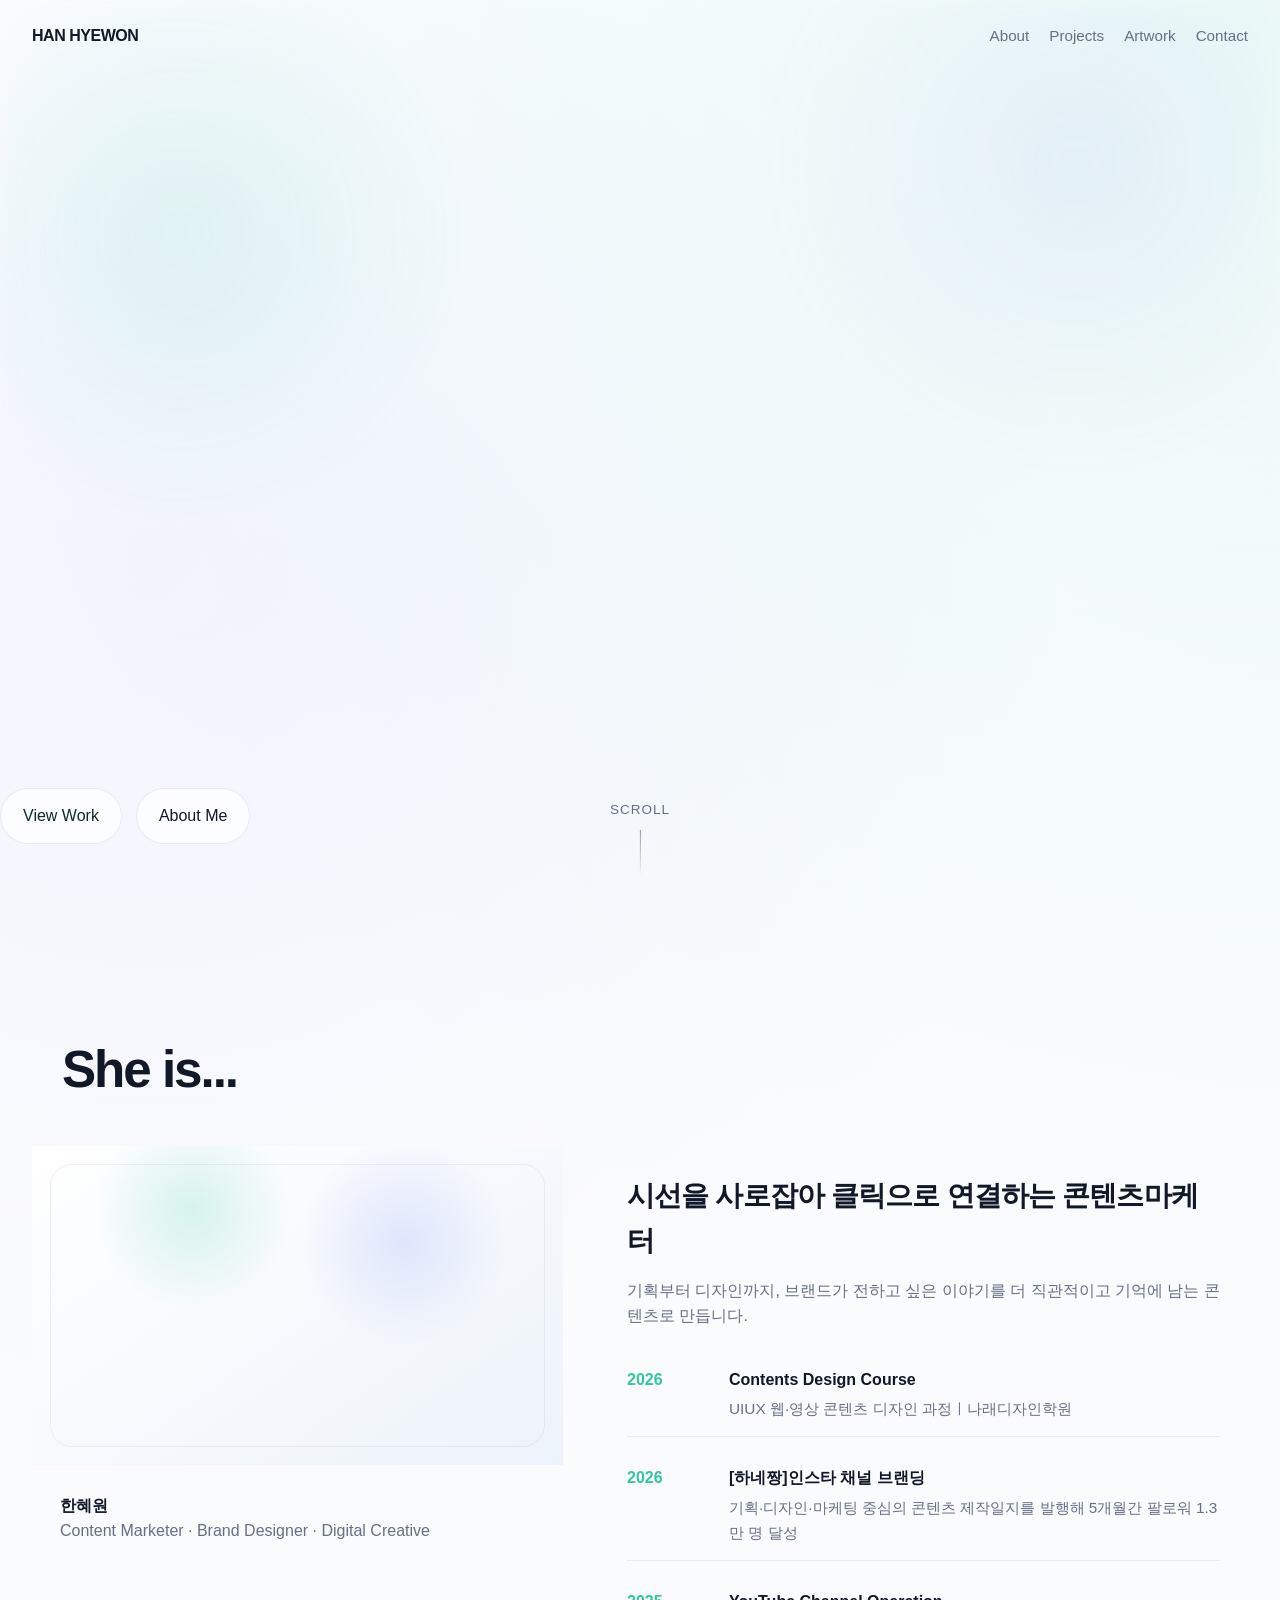
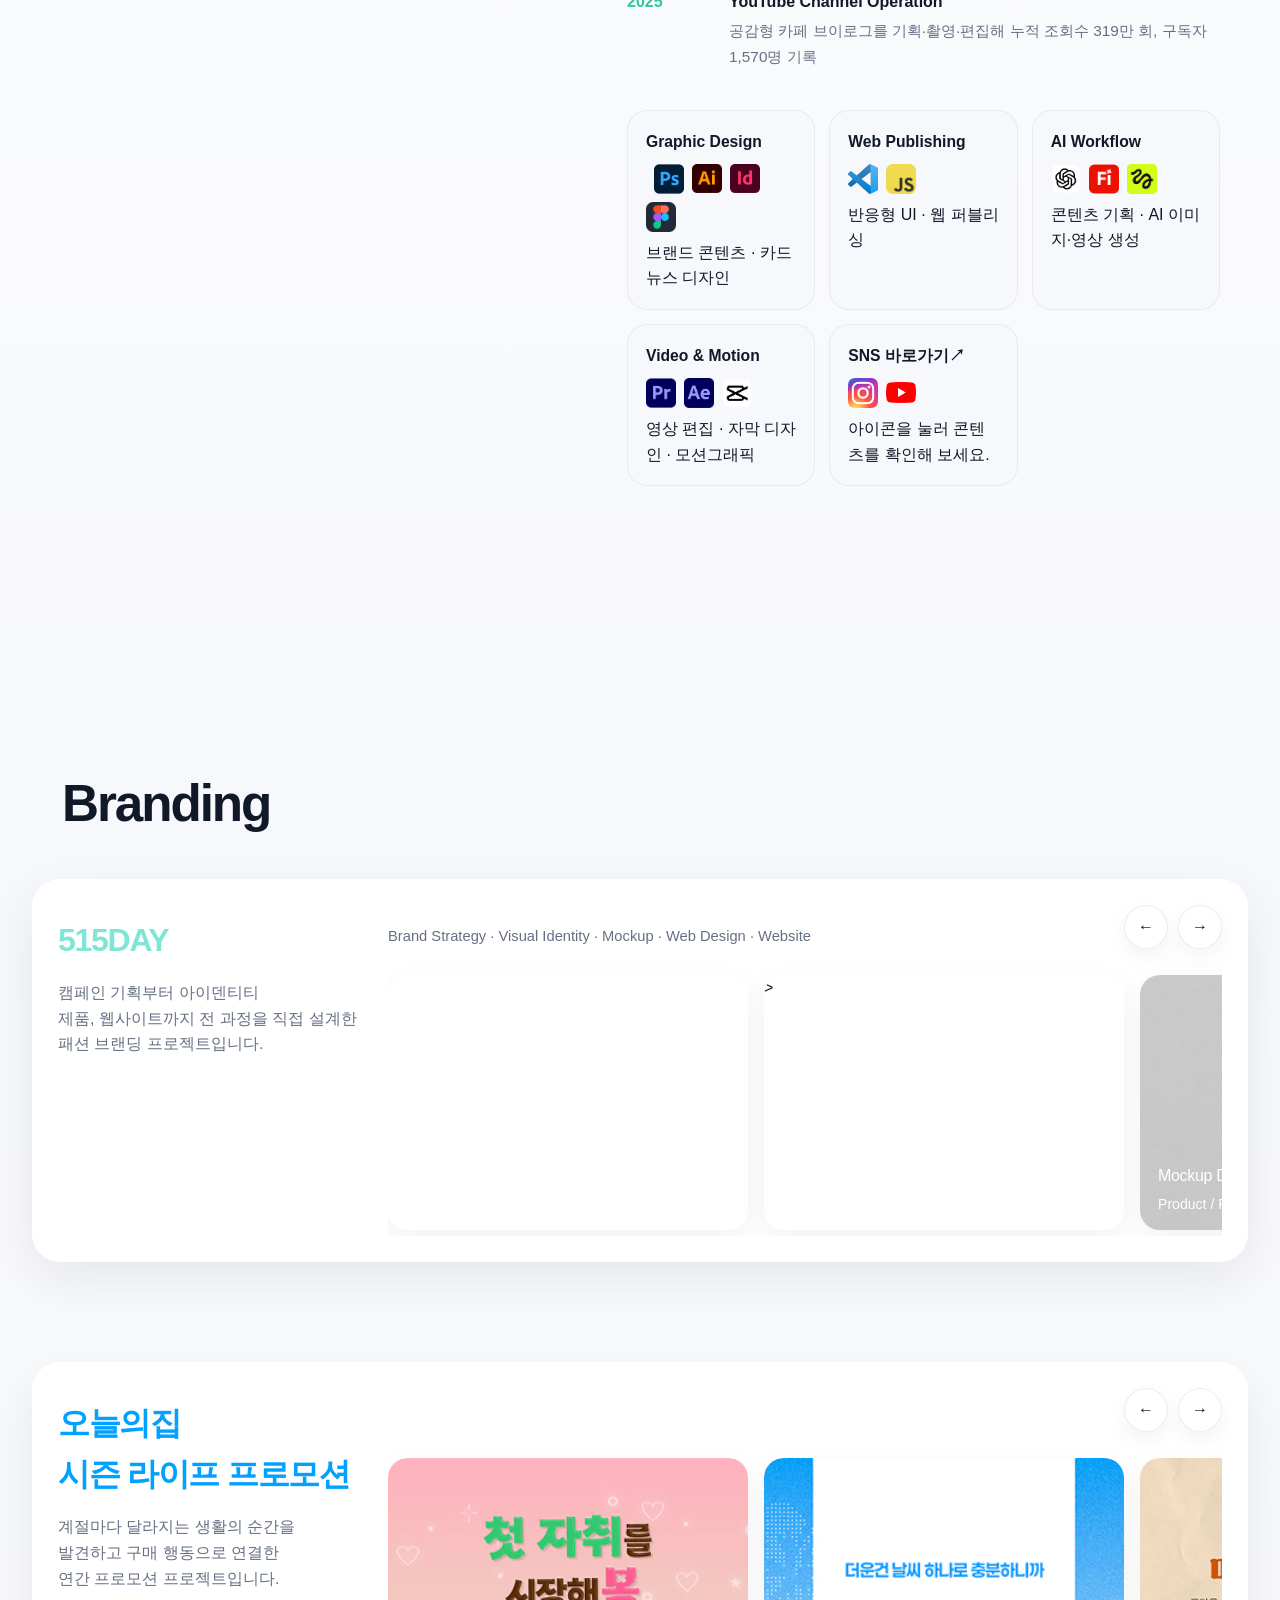
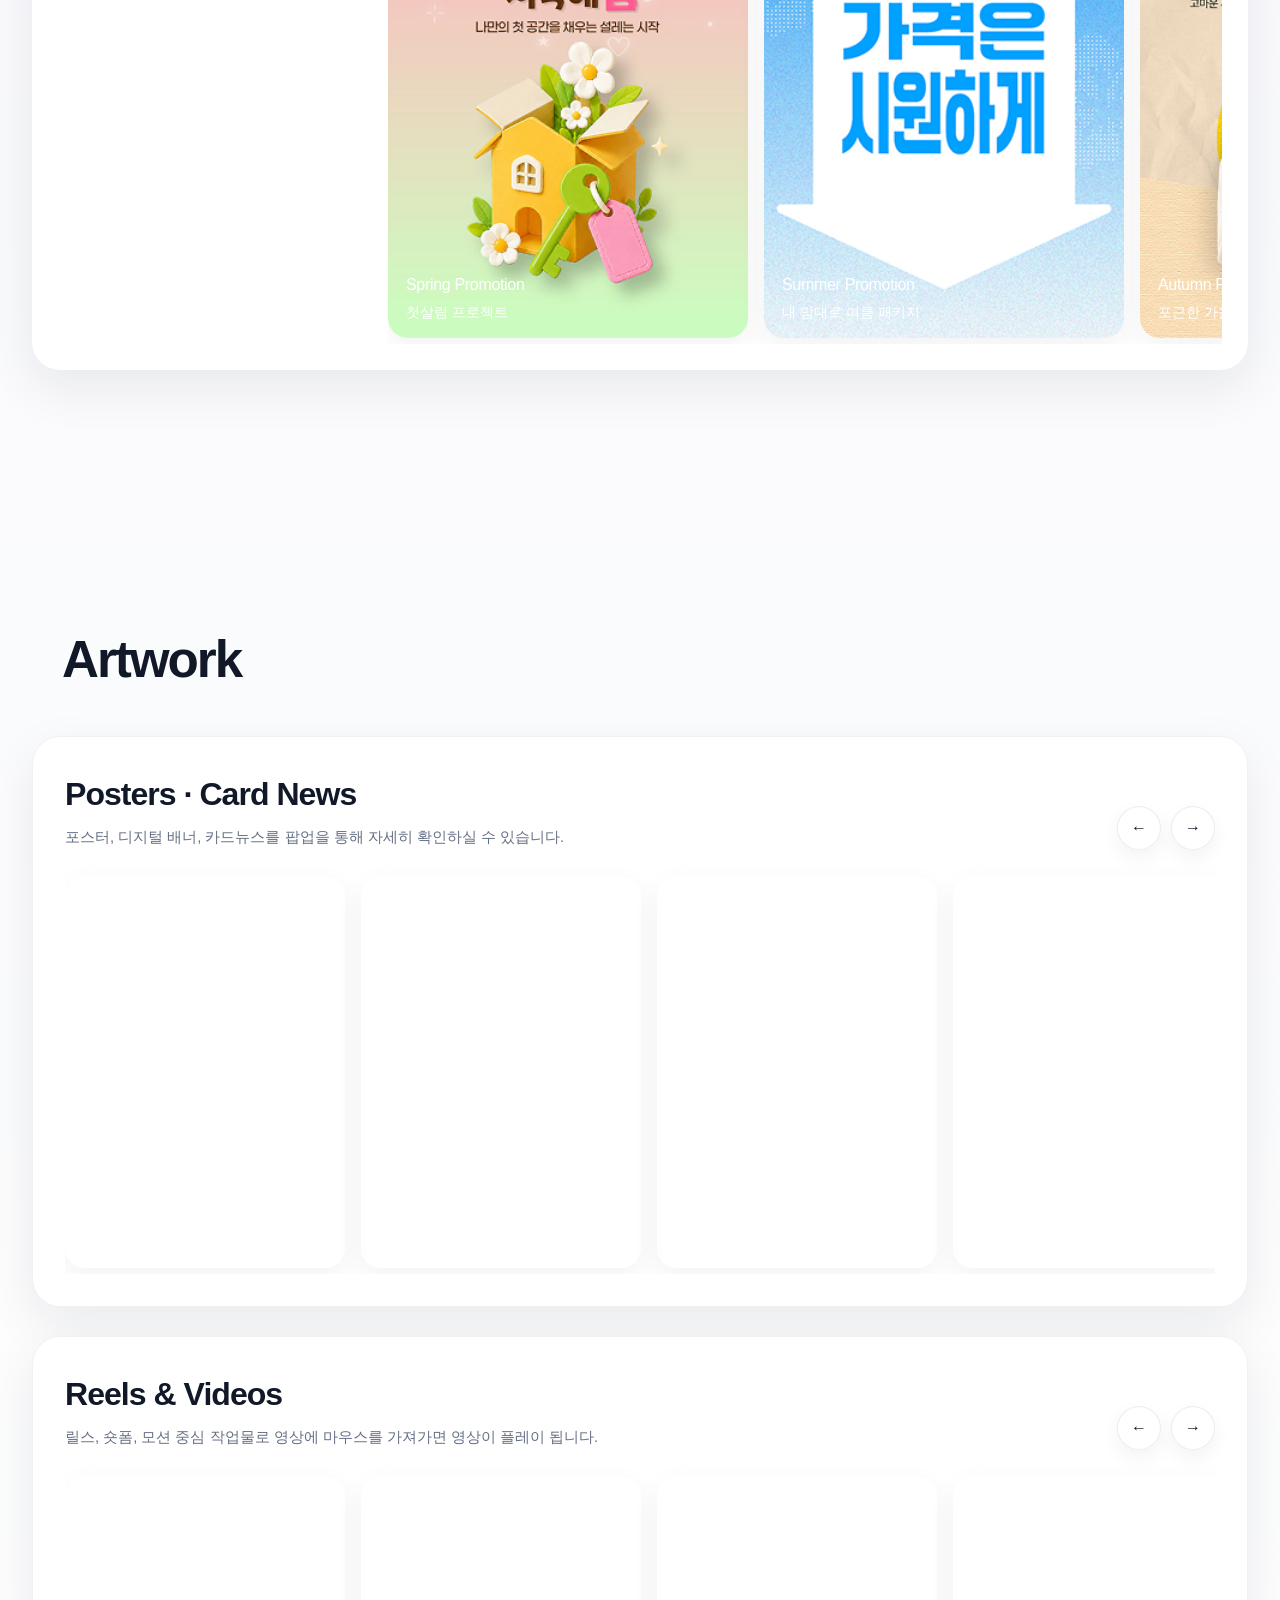
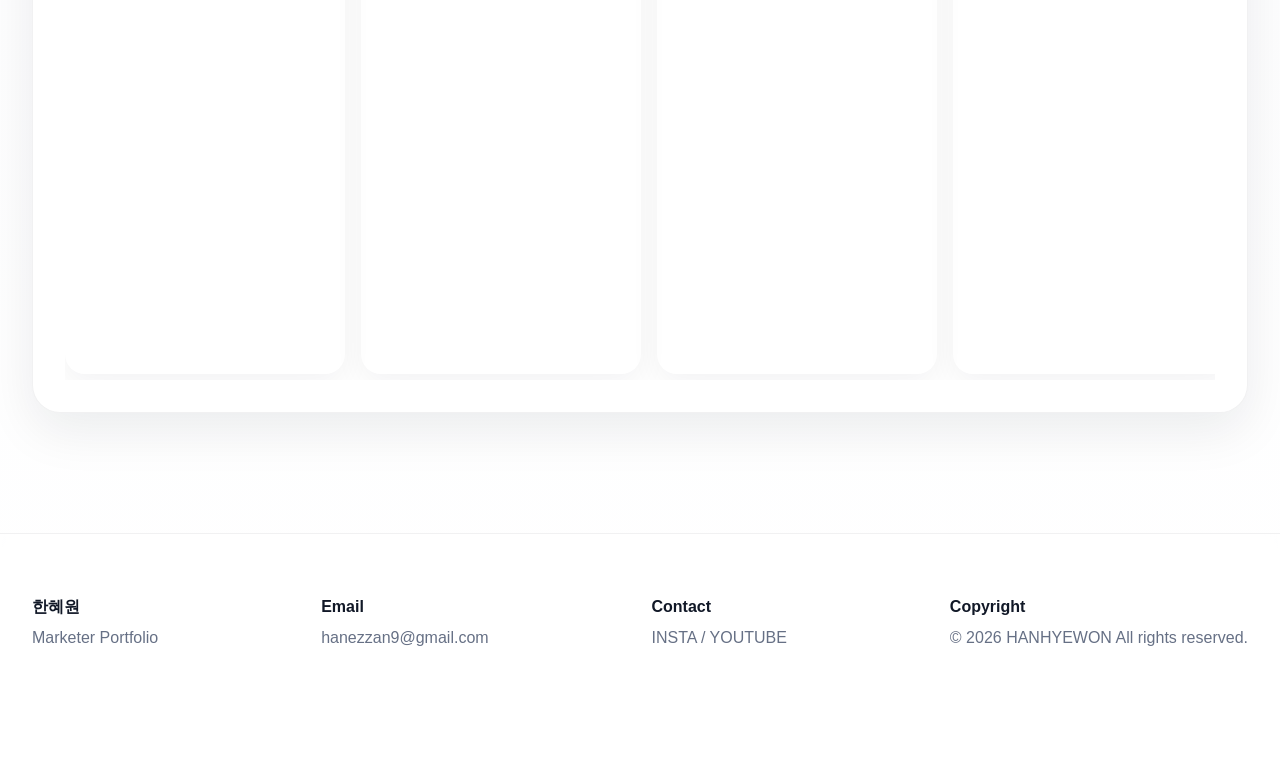
==== commit 4e0dd91e: "0813" ====
--- a/index.html
+++ b/index.html
@@ -48,7 +48,7 @@
         <div class="section-head reveal reveal-scale">
           <div>
             <!-- <span class="eyebrow">이력과 기능을 함께 보여주는 소개 섹션</span> -->
-            <h2>About Me</h2>
+            <h2>She is...</h2>
           </div>
           <!-- <p>
             단순한 자기소개가 아니라, 경력·작업 방향·도구 역량을 동시에 보여줄 수 있도록 설계한 영역입니다.
@@ -240,7 +240,7 @@
 
                 <article class="thumb-card brand-thumb">
                   <a href="515DAYWEB.html" target="_blank">
-                    <img src="assets/515DAY/w4.jpg" alt="brand">
+                    <img src="assets/515DAY/m2.jpg" alt="brand">
                     <div class="thumb-overlay">
                       <strong>Web Design</strong><span>UI·UX / Layout / Interaction</span>
 
@@ -342,7 +342,7 @@
         <div class="section-head reveal reveal-scale">
           <div>
             <!-- <span class="eyebrow">포스터, 배너, 카드뉴스, 릴스·영상 작업을 구성/span> -->
-            <h2>Visual Content</h2>
+            <h2>Artwork</h2>
           </div>
           <!-- <p>
             정지형 비주얼 작업은 한 줄 안에서 함께 보여주고, 영상 작업은 별도 행으로 분리해 흐름이 자연스럽도록 정리했습니다.
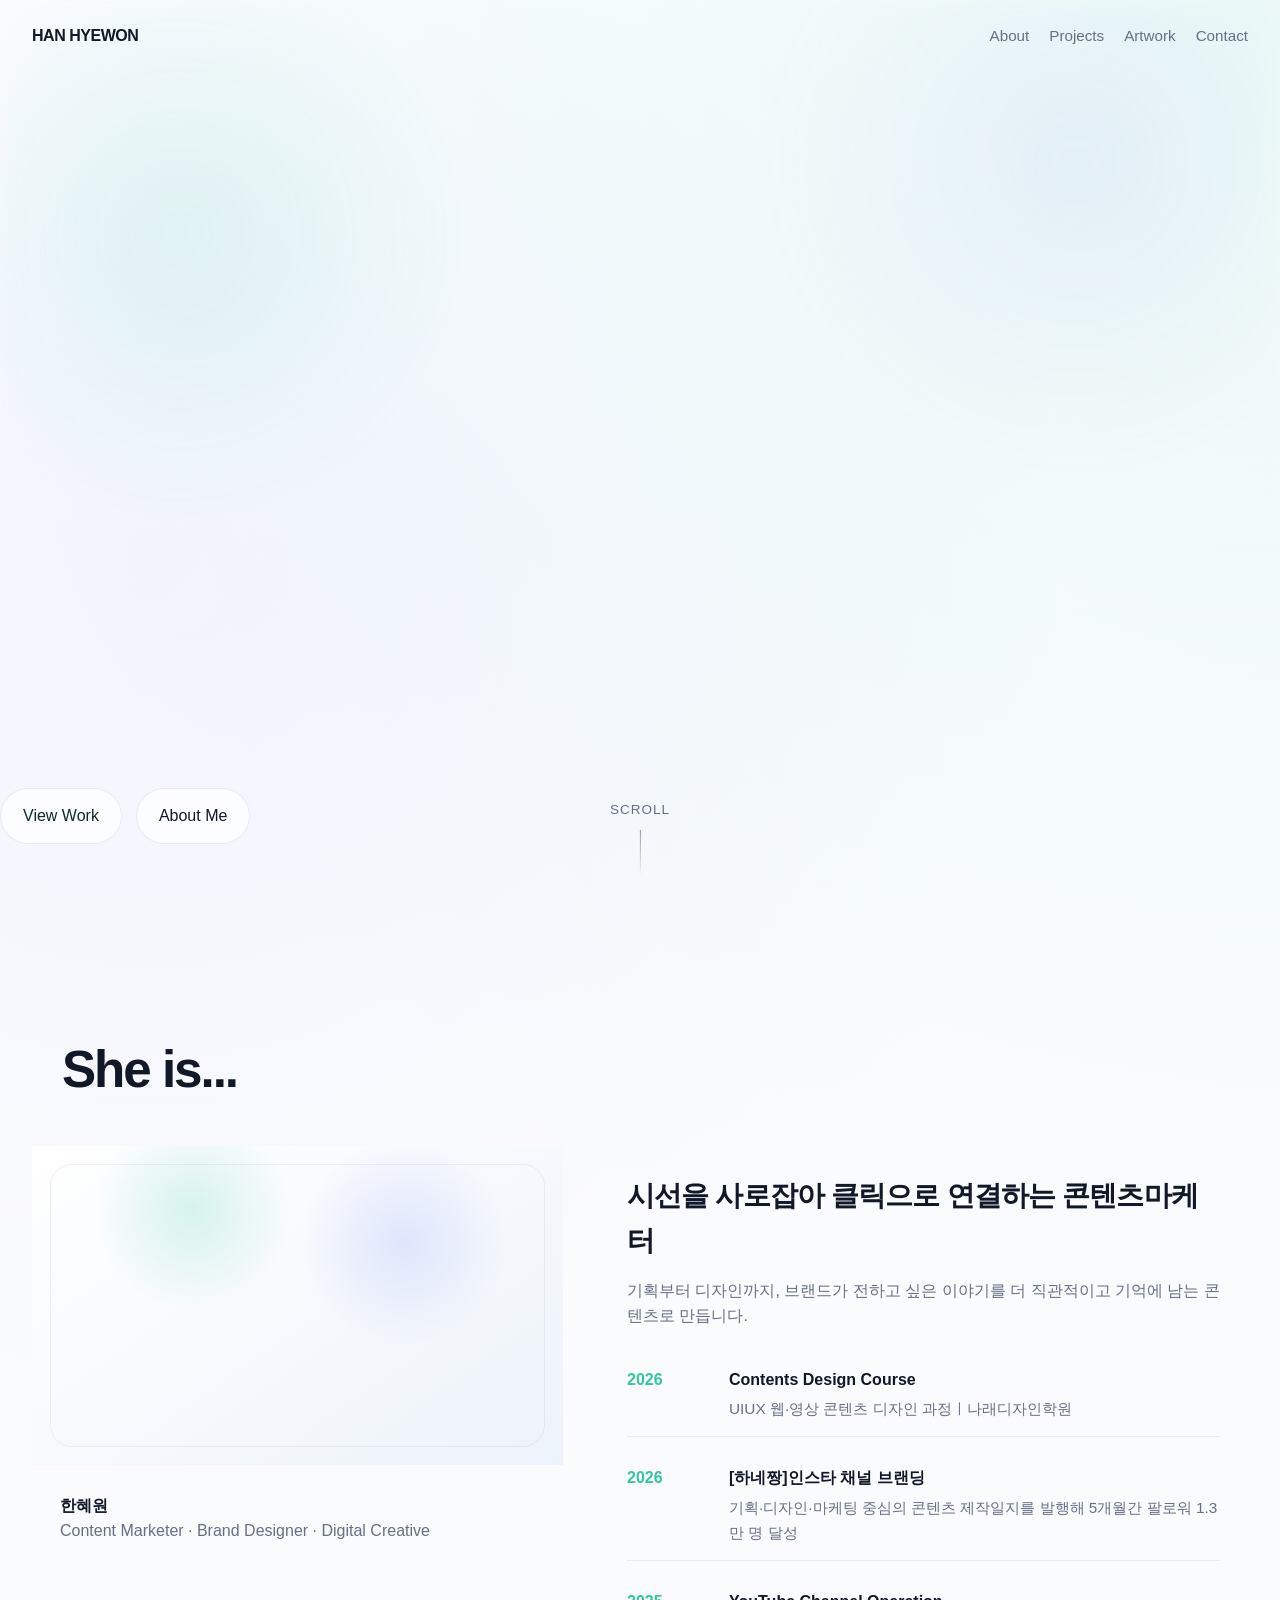
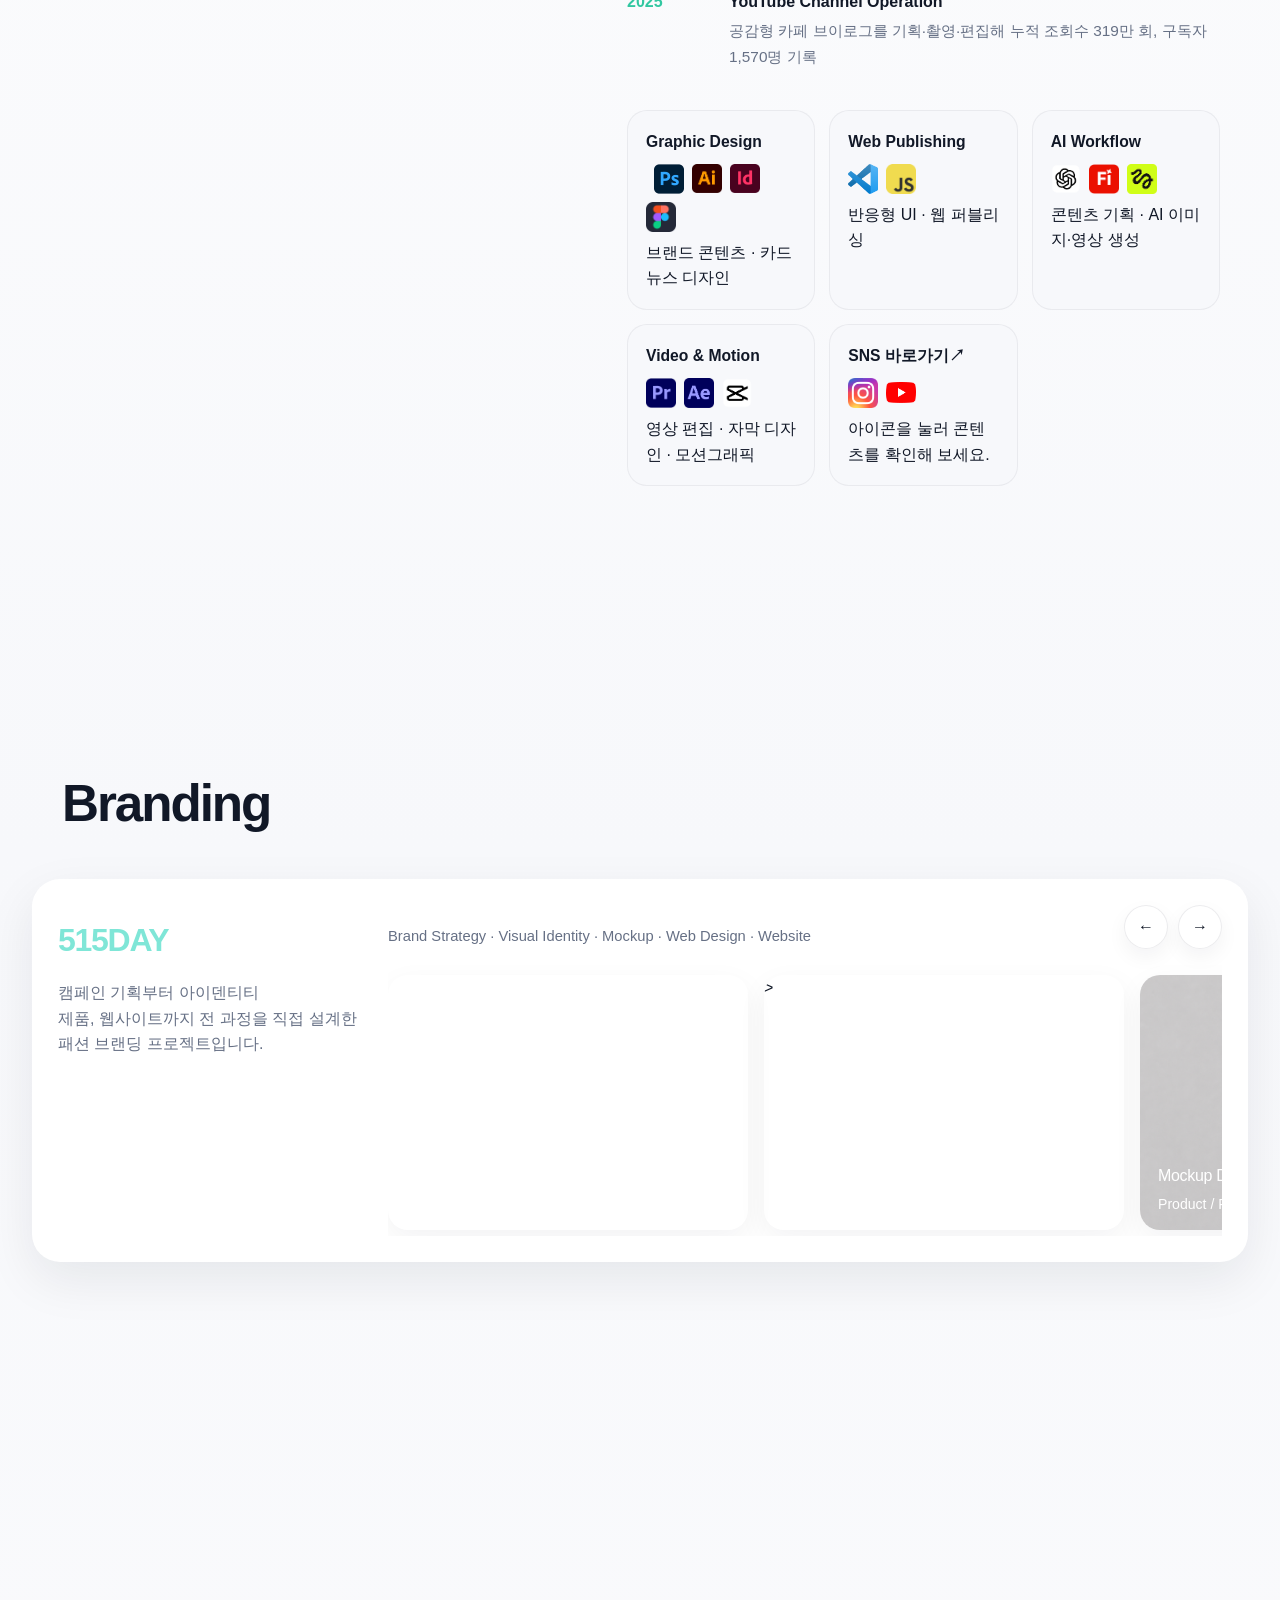
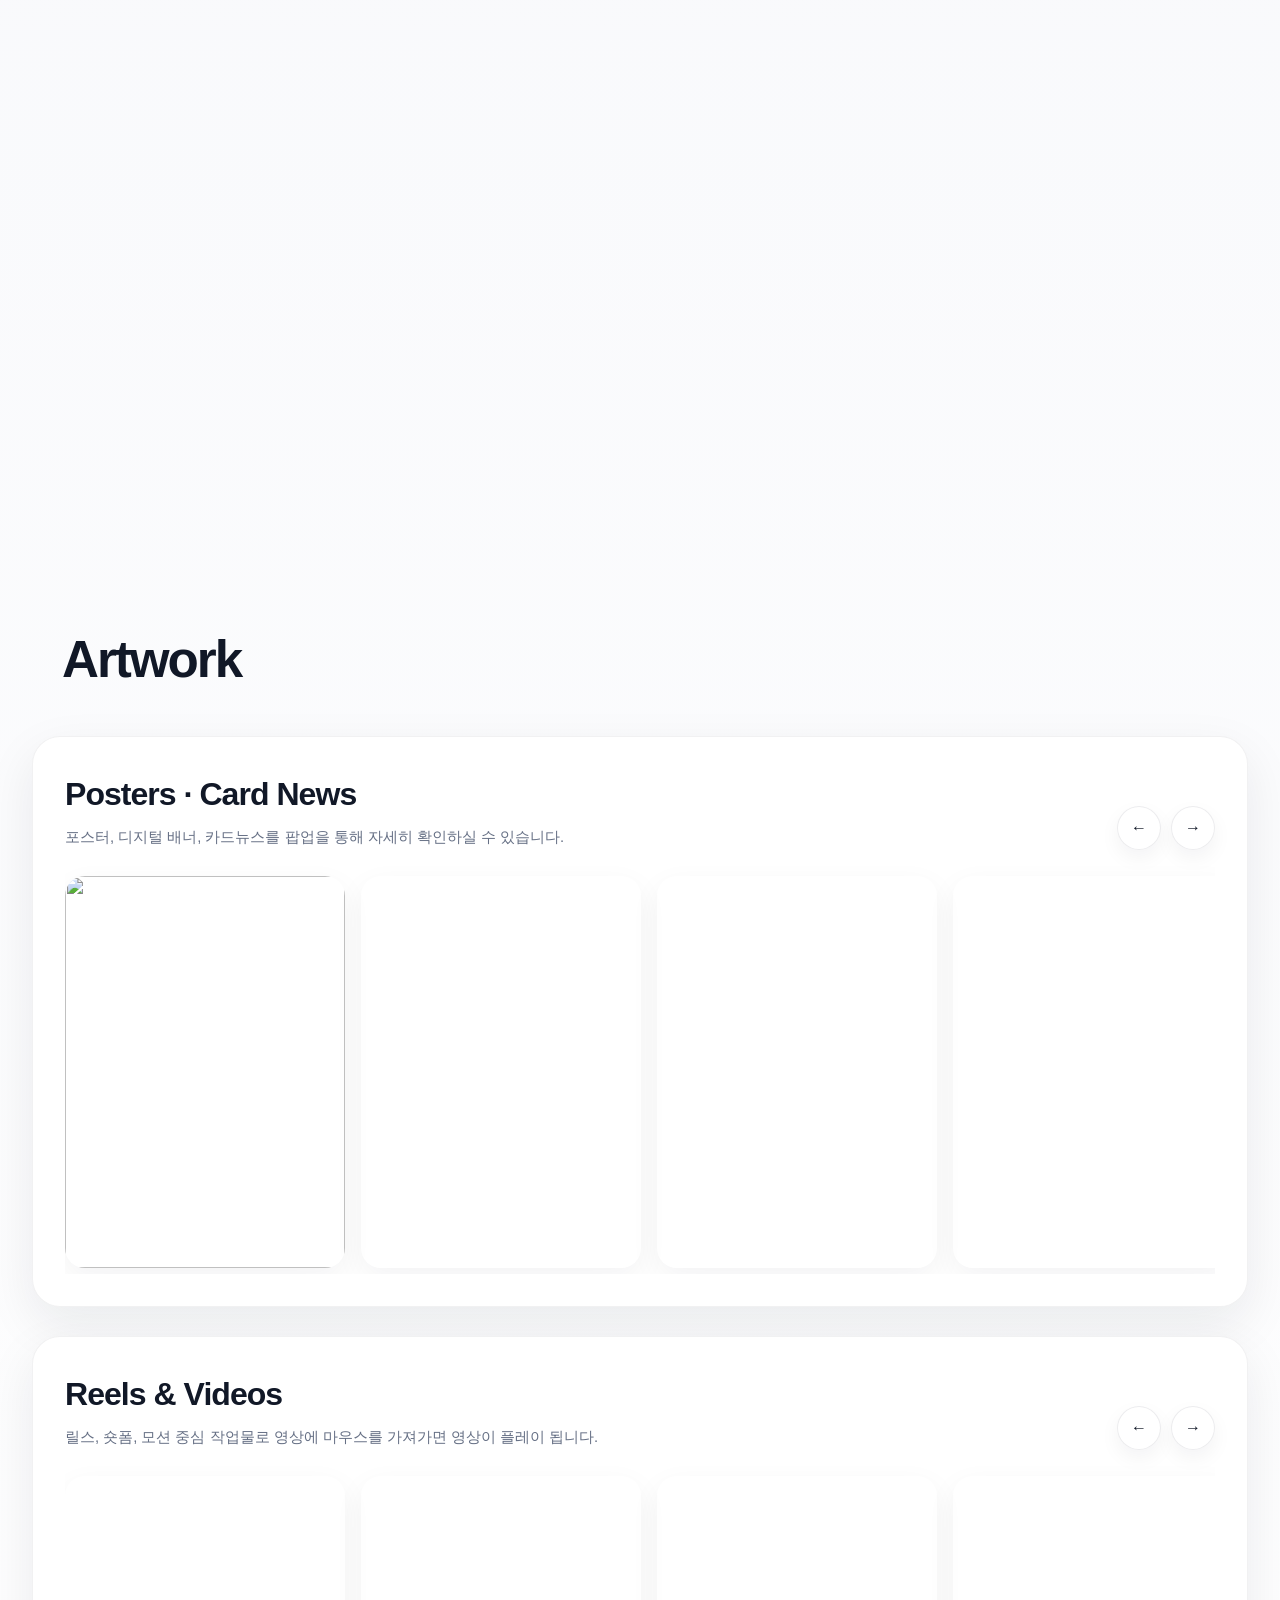
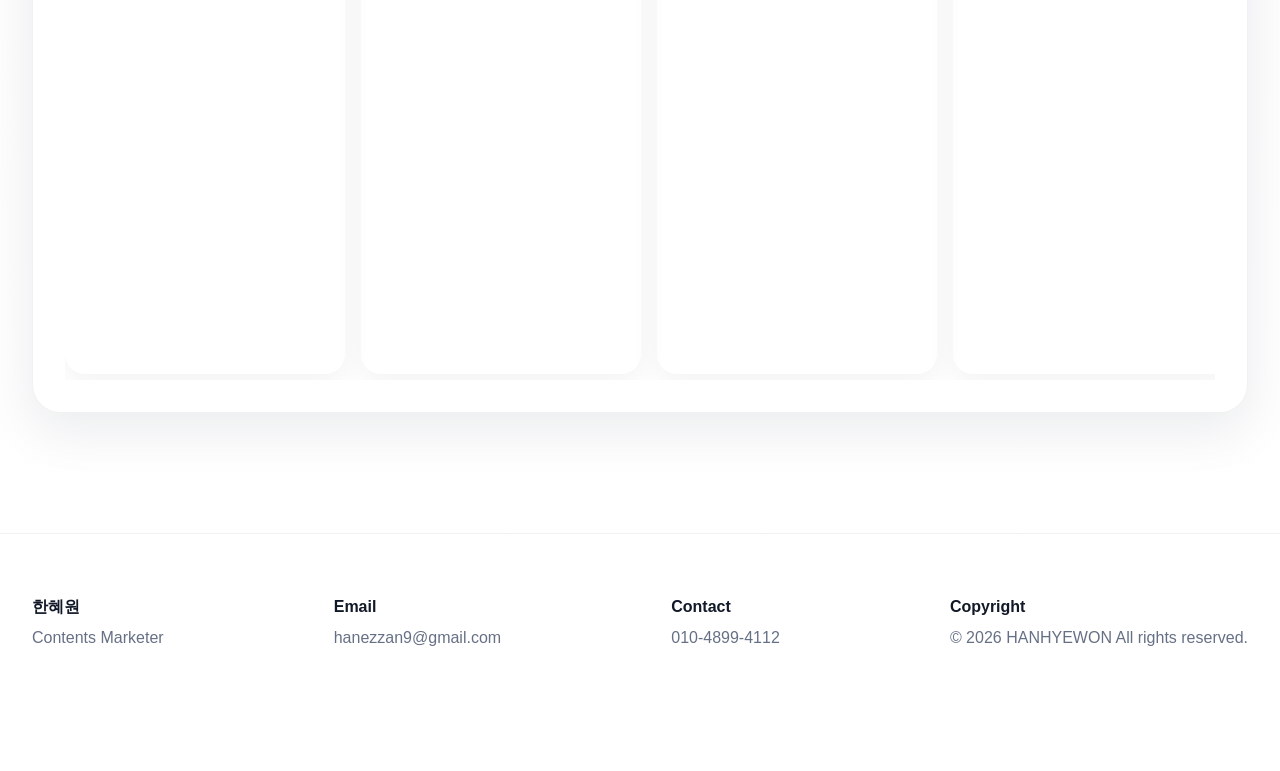
==== commit 4bead227: "0813" ====
--- a/index.html
+++ b/index.html
@@ -365,22 +365,17 @@
               <!-- poster / banner / cardnews / reels 모달 전용 큰 이미지는 data-modal-media="assets/img/원하는파일.jpg" 로 직접 지정 -->
               <!-- 카드별 모달 비율은 data-modal-ratio="가로 / 세로" 형식으로 지정: 예) 1200 / 628, 1 / 1, 9 / 16, 1080 / 1350 -->
               <article class="poster-thumb thumb-card modal-card" data-modal-type="poster"
-                data-modal-label="Poster Project" data-modal-title="Poster Series A"
-                data-modal-description="이벤트 홍보용 포스터 시리즈입니다. 타이포그래피와 무드 중심의 키비주얼 작업입니다." data-modal-role="Poster Design"
+                data-modal-label="Graphic Poster Design" data-modal-title="Poster Series A"
+                data-modal-description="새로운 시선으로 이야기를 발견하는 ‘DONG-A CREATOR’를 주제로 제작한 모집 포스터입니다. 강렬한 타이포그래피와 라임·핑크 컬러 대비로 젊고 도전적인 이미지를 표현했습니다.." data-modal-role="Visual Concept · Poster Design"
                 data-modal-tools="Photoshop, Illustrator"
                 data-modal-summary="전시/행사 성격의 키비주얼 포스터 시리즈입니다. 메인 타이포와 무드 중심 그래픽으로 메시지를 압축해 전달합니다."
                 data-modal-meta1-label="Format" data-modal-meta1-value="A2 Poster / Digital Adaptation"
                 data-modal-meta2-label="Client" data-modal-meta2-value="Brand Campaign" data-modal-meta3-label="Year"
                 data-modal-meta3-value="2026" data-modal-meta4-label="Concept"
-                data-modal-meta4-value="Bold Type / Minimal Mood" data-modal-tags="Typography, Campaign, Key Visual"
-                data-modal-note-title="Editable Note"
-                data-modal-note="이 영역은 포스터 전용 메모 박스입니다. 전시 개요, 인쇄 사양, 제작 포인트 등으로 자유롭게 수정하면 됩니다."
-                data-modal-video="Poster motion teaser area" data-modal-link="https://example.com"
-                data-modal-media="assets/img/poster_thumbnail_sample.jpg" data-modal-ratio="3 / 4">
-                <video class="thumb-video" muted loop playsinline preload="metadata">
-                  <source src="assets/video/poster.mp4" type="video/mp4" />
-                </video>
-                <div class="thumb-overlay"><strong>Poster Series A</strong><span>Campaign / Event Visual</span></div>
+                data-modal-meta4-value="Bold Type / Minimal Mood" data-modal-tags="Bold Typography, Recruitment Campaign, Editorial Design"
+                data-modal-media="assets/img2/donga.jpg" data-modal-ratio="3 / 4">
+              <img src="./assets/img2/11622246.jpg" alt="">
+                <div class="thumb-overlay"><strong>Graphic Poster</strong><span>DONG-A CREATOR Poster</span></div>
               </article>
 
               <article class="poster-thumb thumb-card modal-card" data-modal-type="poster" data-modal-label="Poster"
@@ -627,9 +622,9 @@
 
   <footer class="site-footer" id="contact">
     <div class="footer-grid">
-      <div><strong>한혜원</strong><span>Marketer Portfolio</span></div>
+      <div><strong>한혜원</strong><span>Contents Marketer </span></div>
       <div><strong>Email</strong><a href="mailto:hello@example.com">hanezzan9@gmail.com</a></div>
-      <div><strong>Contact</strong><span> INSTA / YOUTUBE</span></div>
+      <div><strong>Contact</strong><span>010-4899-4112</span></div>
       <div><strong>Copyright</strong><span>© 2026 HANHYEWON All rights reserved.</span></div>
     </div>
   </footer>
--- a/assets/css/style.css
+++ b/assets/css/style.css
@@ -900,10 +900,14 @@
         radial-gradient(circle at 78% 24%, rgba(123, 140, 255, 0.18), transparent 24%),
         linear-gradient(135deg, #ffffff 0%, #f3f6fb 52%, #eef2f8 100%); */
 }
-.thumb-image img {
+.thumb-card > img,
+.thumb-card > video,
+.thumb-image,.thumb-image img {
+   position: absolute;
+  inset: 0;
   display: block;
-  width: 100%;
-  height: 100%;
+  width: 100% !important;
+  height: 100% !important;
   object-fit: cover;
 }
 .ad-thumb video{height: 100%;}
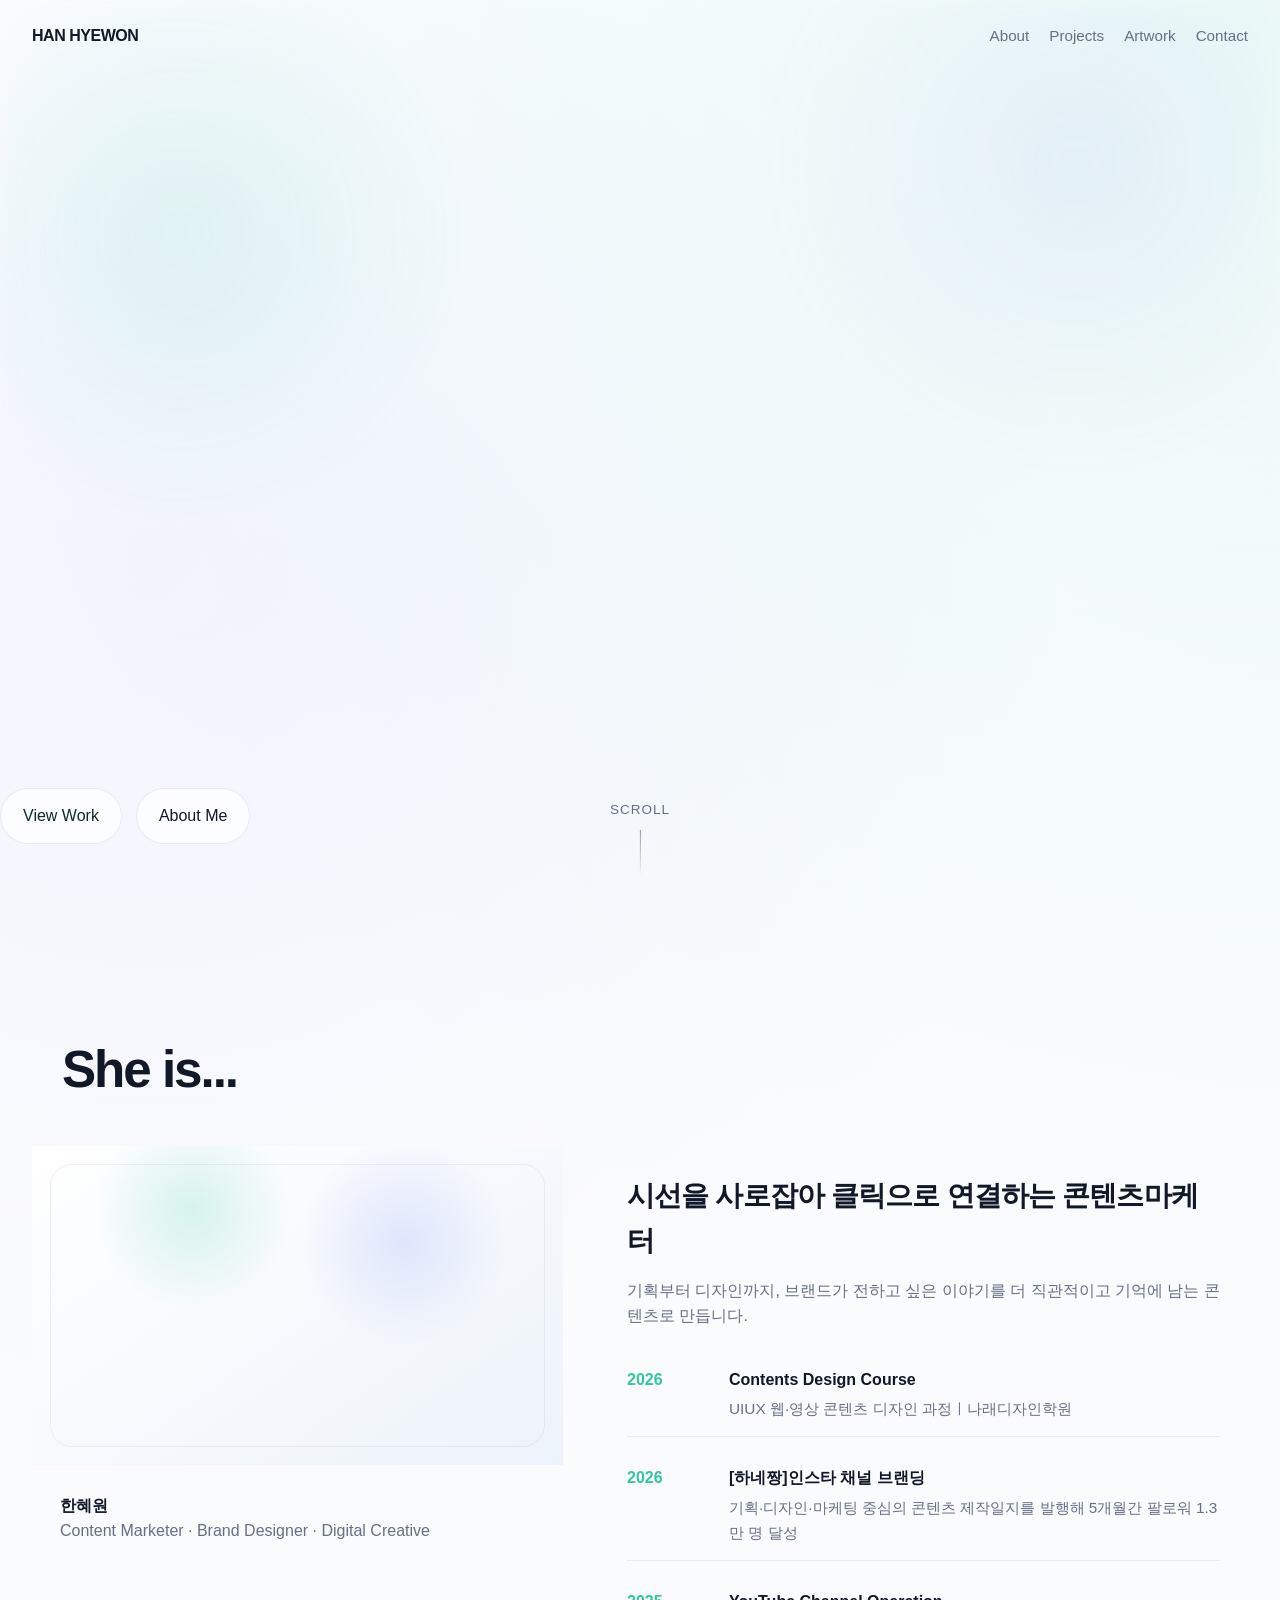
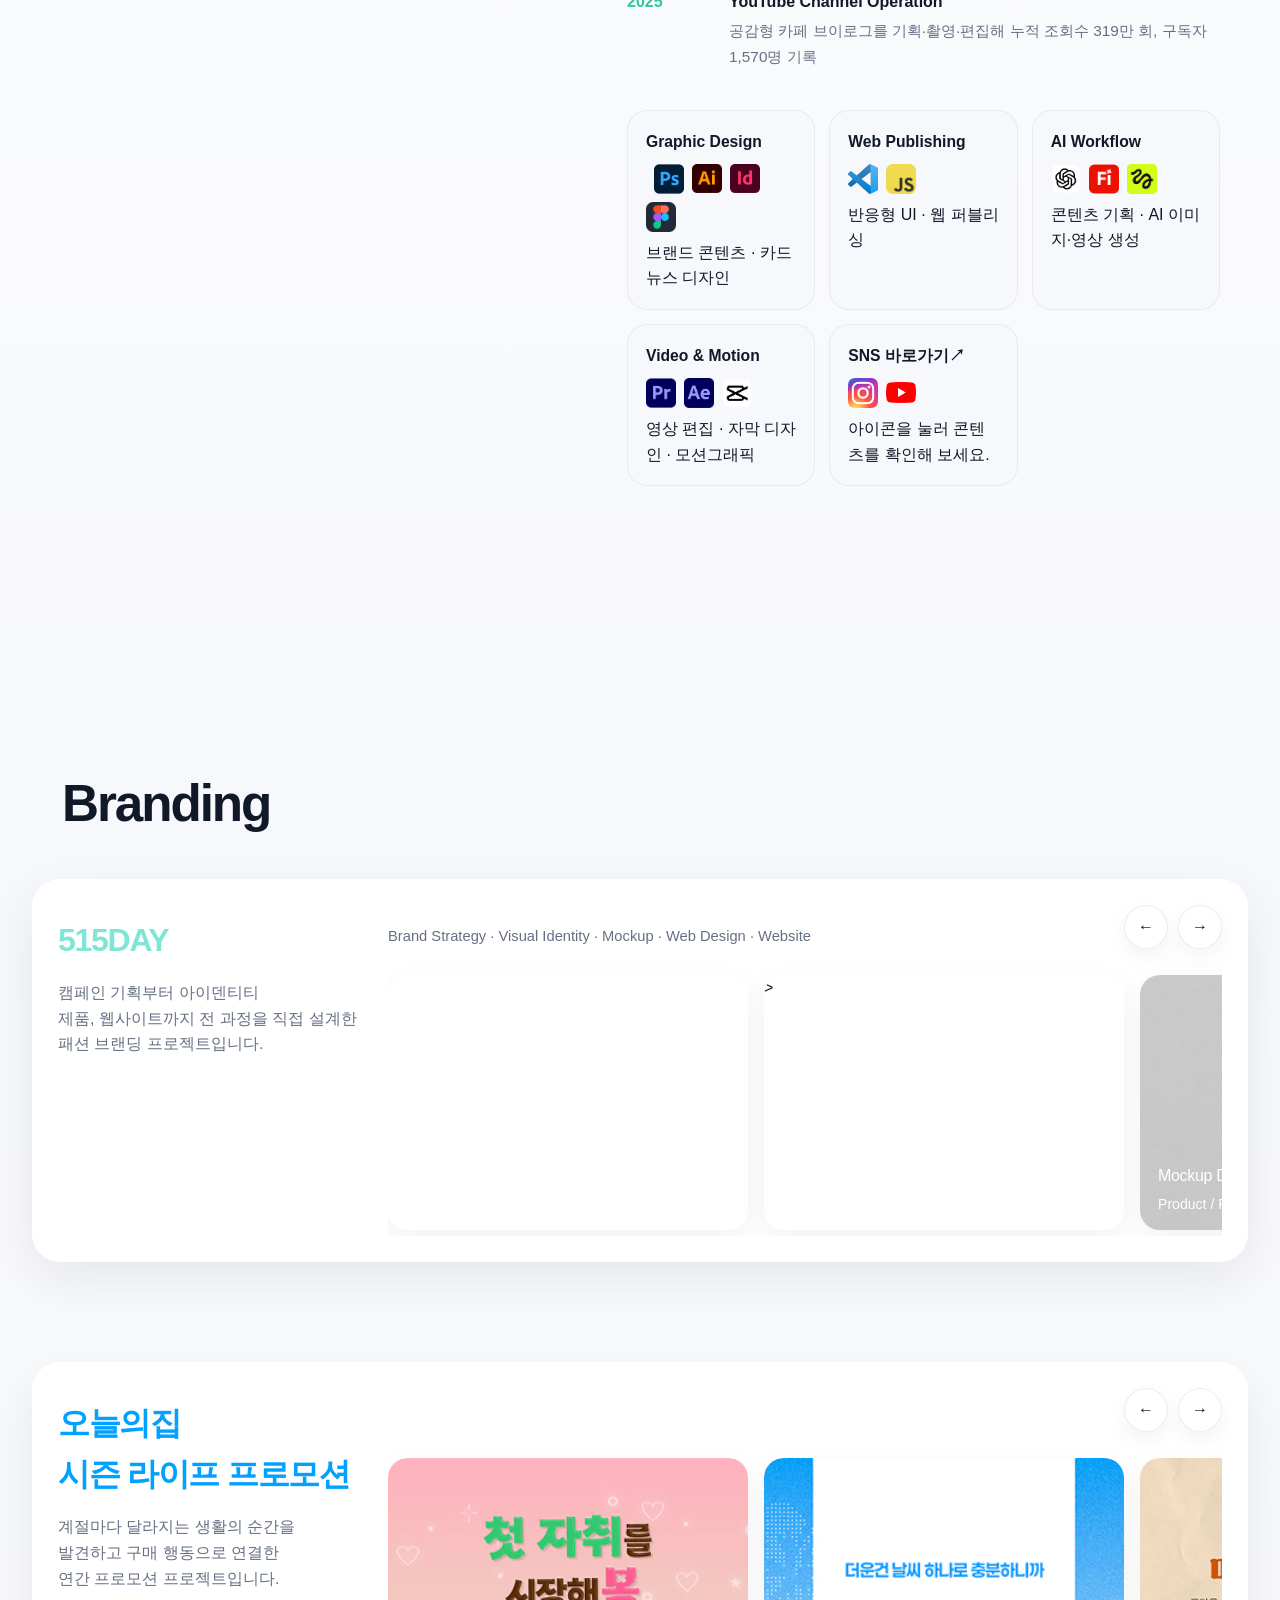
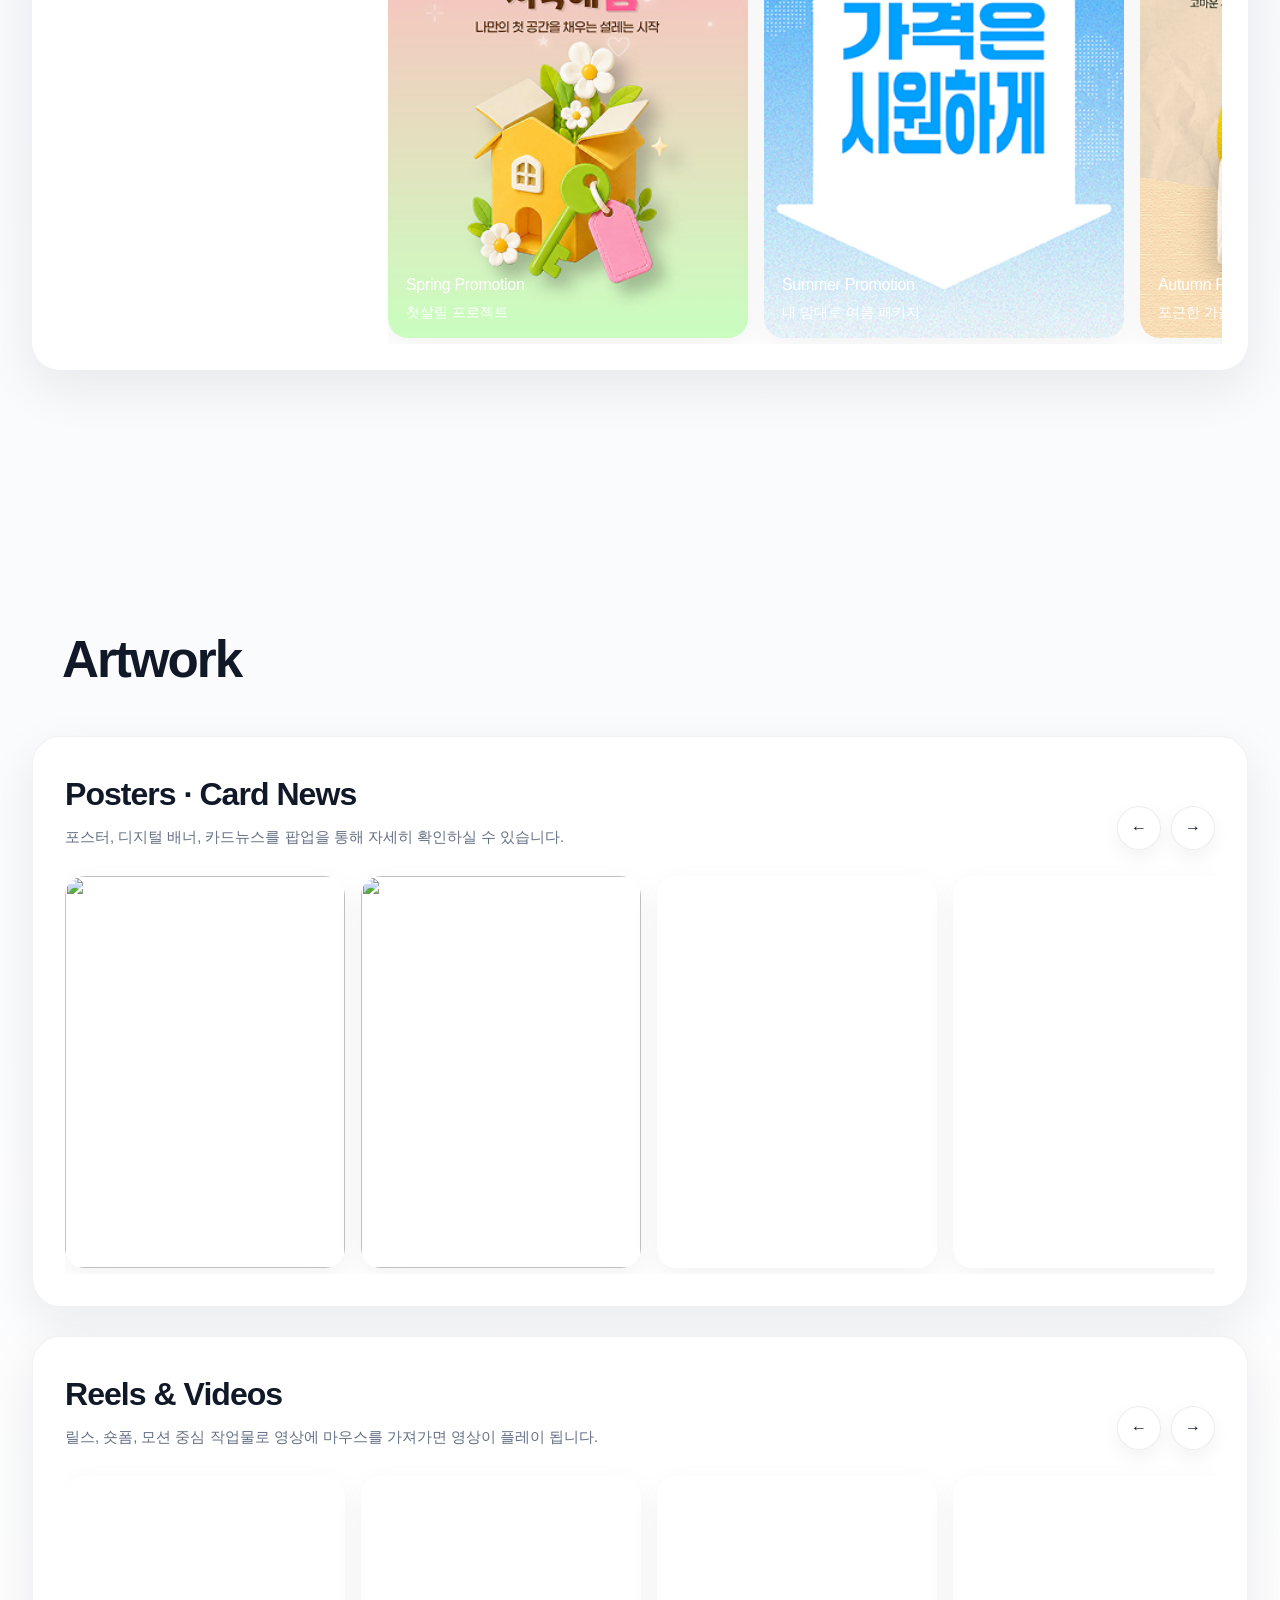
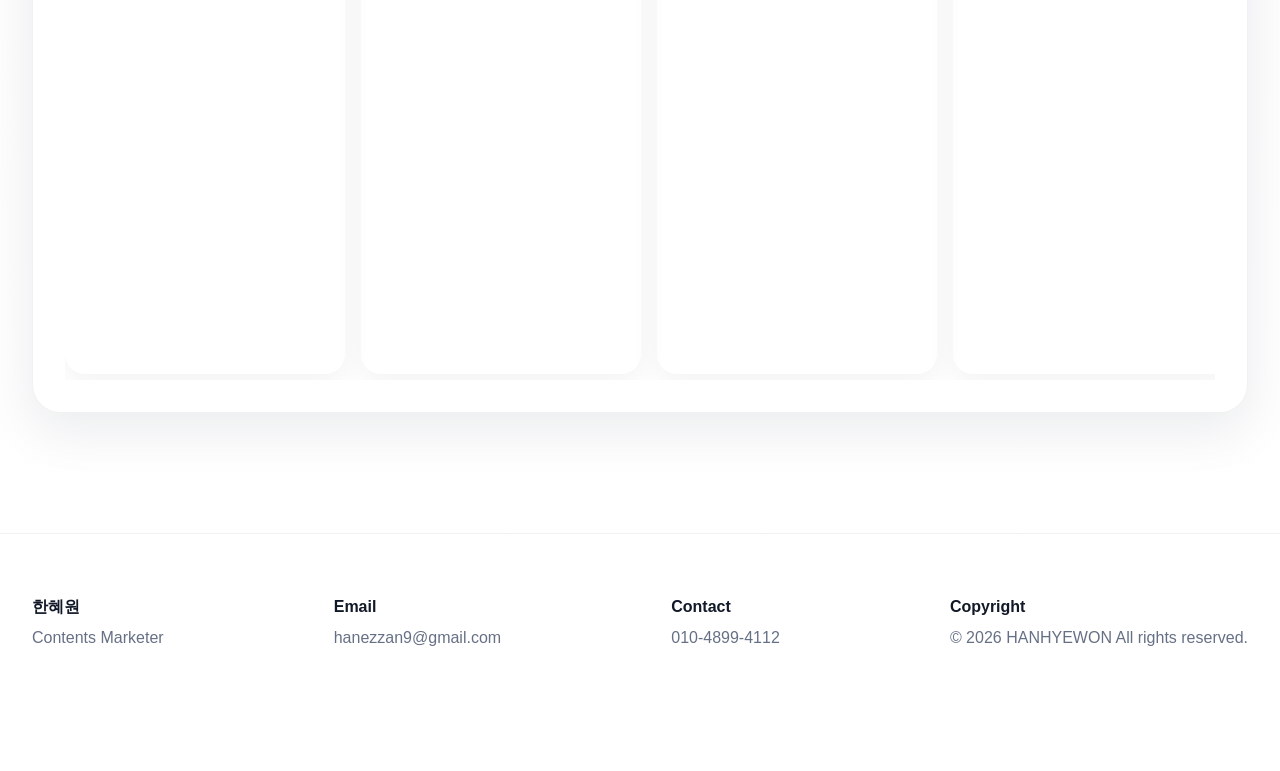
==== commit 6fd7f9e2: "0813-2" ====
--- a/index.html
+++ b/index.html
@@ -378,21 +378,17 @@
                 <div class="thumb-overlay"><strong>Graphic Poster</strong><span>DONG-A CREATOR Poster</span></div>
               </article>
 
-              <article class="poster-thumb thumb-card modal-card" data-modal-type="poster" data-modal-label="Poster"
-                data-modal-title="Poster Series B" data-modal-description="브랜드 포스터 시리즈입니다."
-                data-modal-role="Poster Design" data-modal-tools="Photoshop"
+              <article class="poster-thumb thumb-card modal-card" data-modal-type="poster" data-modal-label="Category Poster"
+                data-modal-title="RIPEN Beauty Campaign" data-modal-description="토마토의 생기와 투명한 광택을 모티브로 기획한 가상 뷰티 캠페인 포스터입니다.."
+                data-modal-role="Poster Design / AI Art Direction" data-modal-tools="Photoshop, Higgsfield"
                 data-modal-summary="브랜드 무드를 중심으로 전개한 포스터 시리즈입니다." data-modal-meta1-label="Format"
                 data-modal-meta1-value="B1 / SNS Poster" data-modal-meta2-label="Client"
                 data-modal-meta2-value="Brand Promotion" data-modal-meta3-label="Year" data-modal-meta3-value="2026"
                 data-modal-meta4-label="Concept" data-modal-meta4-value="Graphic Mood"
-                data-modal-tags="Poster, Branding" data-modal-note-title="Editable Note"
-                data-modal-note="포스터 프로젝트 설명을 여기서 직접 바꿀 수 있습니다." data-modal-video="Poster preview"
-                data-modal-link="https://example.com" data-modal-media="assets/img/poster_thumbnail_sample.jpg"
-                data-modal-ratio="5 / 7">
-                <video class="thumb-video" muted loop playsinline preload="metadata">
-                  <source src="assets/video/poster.mp4" type="video/mp4" />
-                </video>
-                <div class="thumb-overlay"><strong>Poster Series B</strong><span>Brand / Promotion</span></div>
+                data-modal-tags="AI Visual, Branding, Beauty" data-modal-media="assets/img2/RIPEN_clean.jpg"
+                data-modal-ratio="4 / 7">
+                <img src="./assets/img2/HANG.jpg" alt="">
+                <div class="thumb-overlay"><strong>RIPEN Beauty Campaign</strong><span>Beauty / AI Visual</span></div>
               </article>
 
               <article class="ad-thumb thumb-card modal-card" data-modal-type="banner"
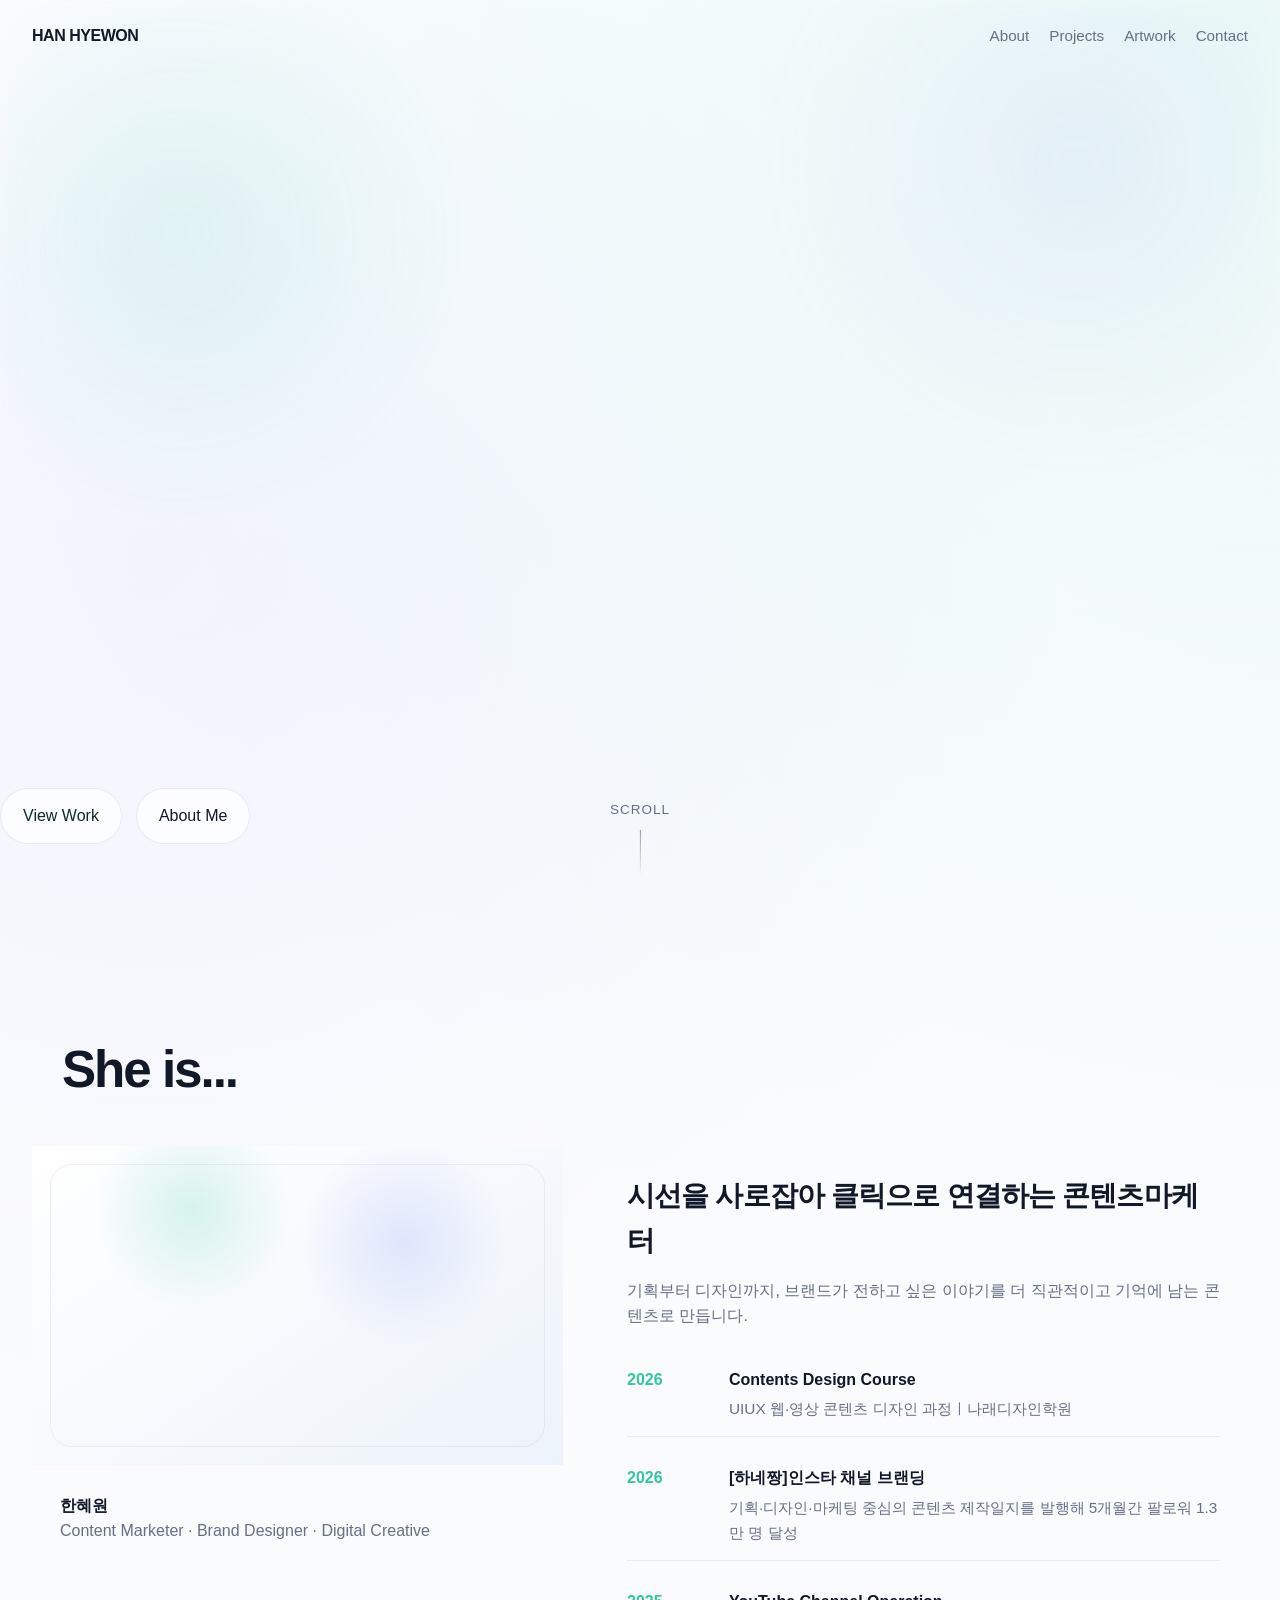
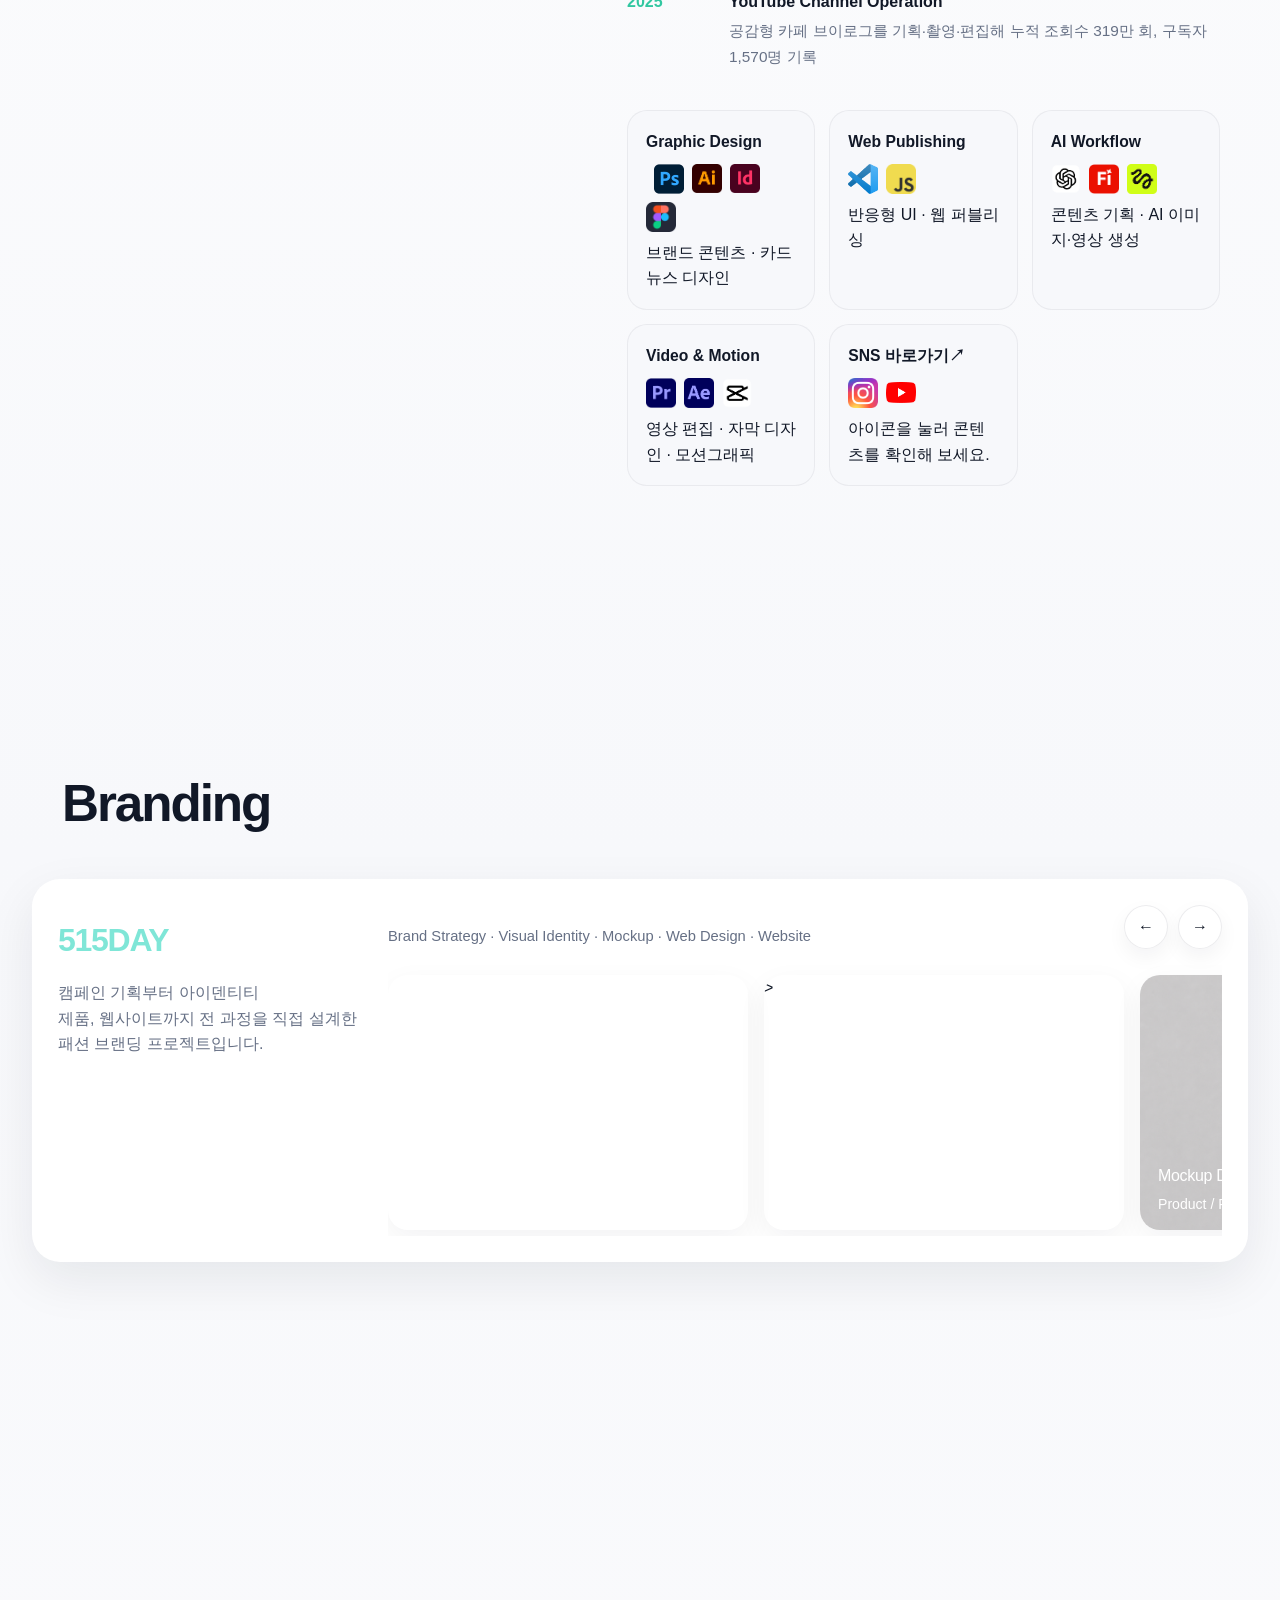
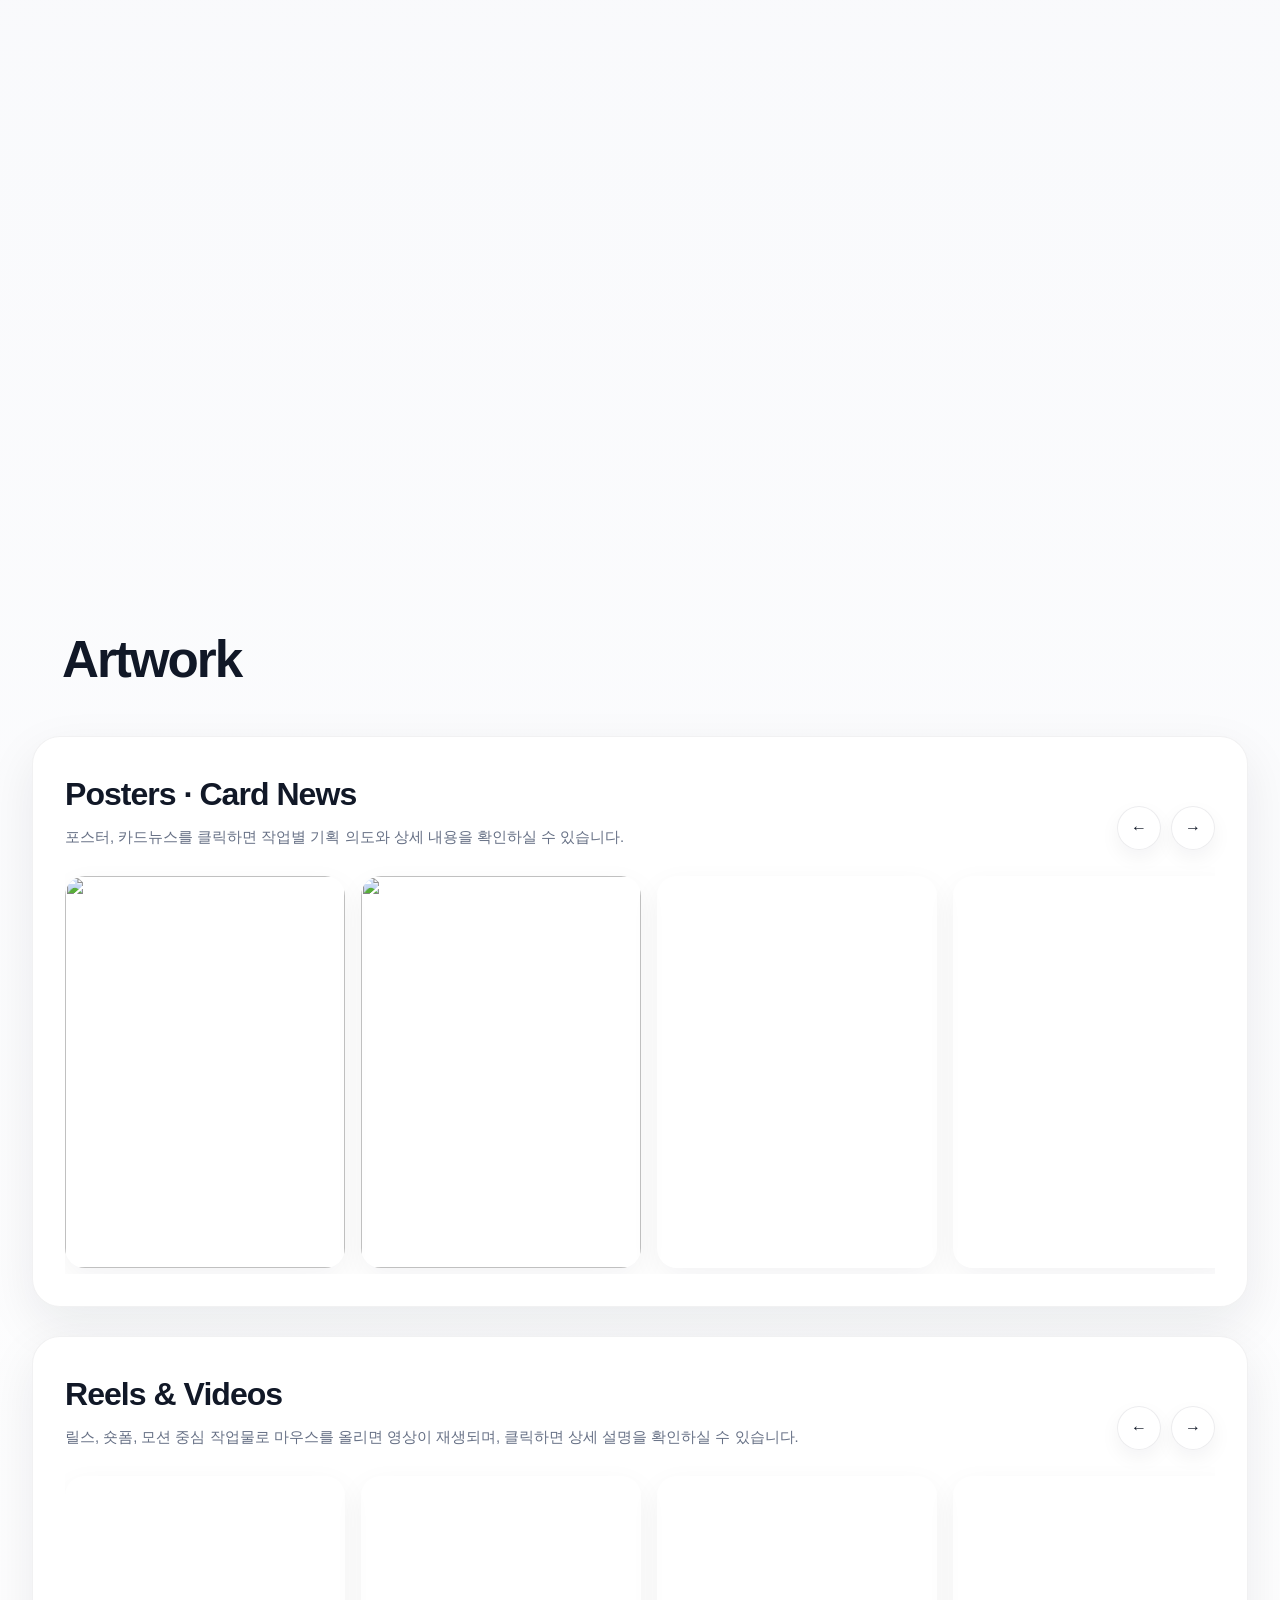
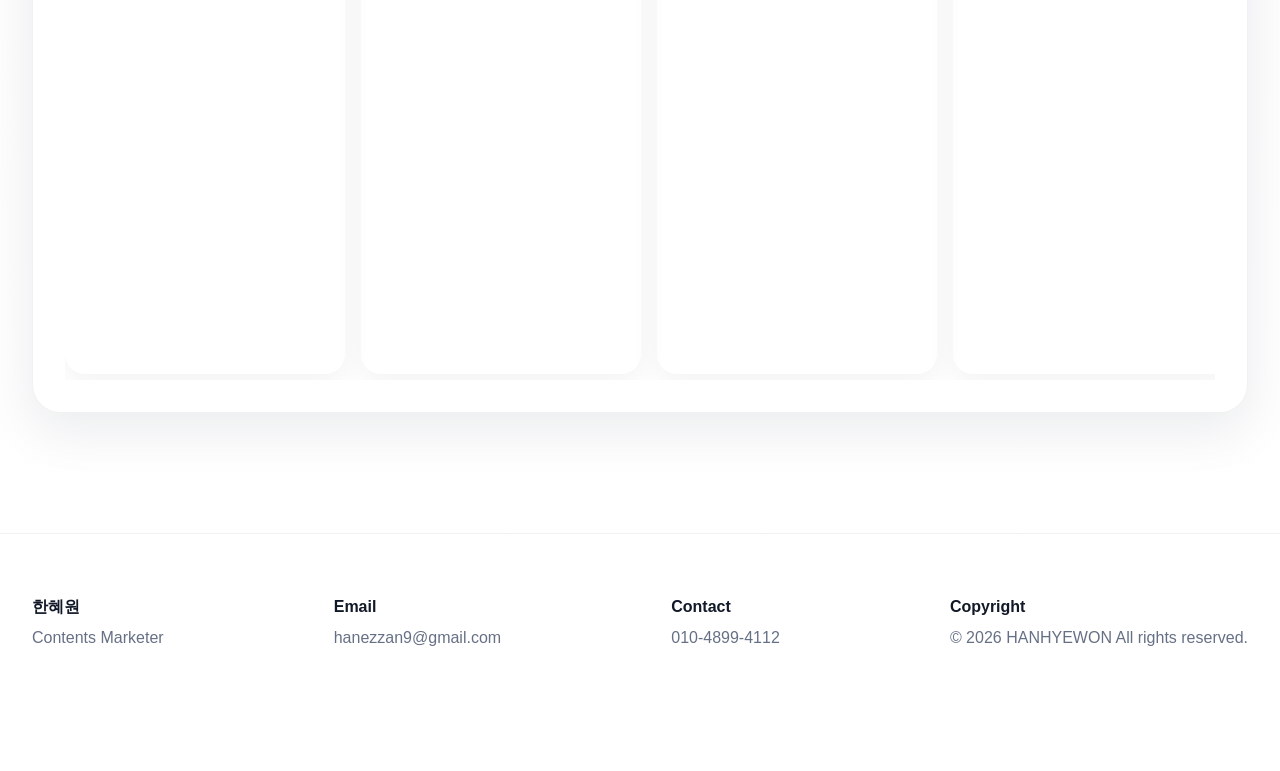
==== commit db8146a9: "0" ====
--- a/index.html
+++ b/index.html
@@ -354,7 +354,7 @@
             <div class="work-row-head">
               <div>
                 <h3>Posters · Card News</h3>
-                <p>포스터, 디지털 배너, 카드뉴스를 팝업을 통해 자세히 확인하실 수 있습니다.</p>
+                <p>포스터, 카드뉴스를 클릭하면 작업별 기획 의도와 상세 내용을 확인하실 수 있습니다.</p>
               </div>
               <div class="slider-controls">
                 <button class="slider-btn" type="button" data-slider-prev="visualTrack">←</button>
@@ -474,7 +474,8 @@
             <div class="work-row-head">
               <div>
                 <h3>Reels & Videos</h3>
-                <p>릴스, 숏폼, 모션 중심 작업물로 영상에 마우스를 가져가면 영상이 플레이 됩니다.</p>
+                <p>릴스, 숏폼, 모션 중심 작업물로 마우스를 올리면 영상이 재생되며, 클릭하면 상세 설명을 확인하실 수 있습니다.
+</p>
               </div>
               <div class="slider-controls">
                 <button class="slider-btn" type="button" data-slider-prev="videoTrack">←</button>
@@ -502,22 +503,22 @@
                 </div>
               </article>
 
-              <article class="reels-thumb thumb-card modal-card" data-modal-type="reels"
-                data-modal-title="Reel Project B" data-modal-description="캠페인 메시지를 짧은 영상으로 압축한 릴스 작업입니다."
-                data-modal-role="Campaign Motion" data-modal-tools="Premiere Pro" data-modal-meta1-label="Format"
-                data-modal-meta1-value="9:16 Vertical" data-modal-meta2-label="Duration" data-modal-meta2-value="12 sec"
-                data-modal-tags="Campaign, Reels" data-modal-note-title="Editable Note"
-                data-modal-note="릴스 B 설명을 이 영역에서 직접 수정할 수 있습니다." data-modal-link="https://example.com"
-                data-modal-media="assets/video/Reels_sample_01.mp4">
+              <article class="reels-thumb reels-horizontal thumb-card modal-card" data-modal-type="reels"
+                data-modal-title="NOT SO SIMPLE" data-modal-description="‘심플하게 입으려 했다’는 독백과 대비되는 레드 재킷을 통해, 하나의 컬러가 룩의 태도를 바꾸는 순간을 담은 AI 패션 필름입니다."
+                data-modal-role="Campaign Motion" data-modal-tools="Premiere Pro. Seedance 2.5" data-modal-meta1-label="Format"
+                data-modal-meta1-value="16:9 Vertical" data-modal-meta2-label="Duration" data-modal-meta2-value="5 sec"
+                data-modal-tags="Campaign, Reels" 
+                data-modal-ratio="16 / 9"
+                data-modal-media="assets/video/TOO.mp4">
                 <video class="thumb-video" muted loop playsinline preload="metadata">
-                  <source src="assets/video/Reels_sample_01.mp4" type="video/mp4" />
+                  <source src="assets/video/TOO.mp4" />
                 </video>
                 <div class="thumb-play-button" aria-hidden="true">
                   <span class="thumb-play-icon"></span>
                 </div>
                 <div class="thumb-overlay">
-                  <strong>Reel Project B</strong>
-                  <span>Campaign Motion</span>
+                  <strong>NOT SO SIMPLE</strong>
+                  <span>Reels · Fashion Film</span>
                 </div>
               </article>
 
@@ -590,8 +591,9 @@
                   <span class="thumb-play-icon"></span>
                 </div>
                 <div class="thumb-overlay">
-                  <strong>Reel Project F</strong>
-                  <span>Brand Intro</span>
+                  <strong>ZARA Popular Items Shopping</strong>
+                  <span>Fashion Content
+</span>
                 </div>
               </article>
               <!-- <article class="reels-thumb thumb-card modal-card" data-modal-title="Reel Project F"
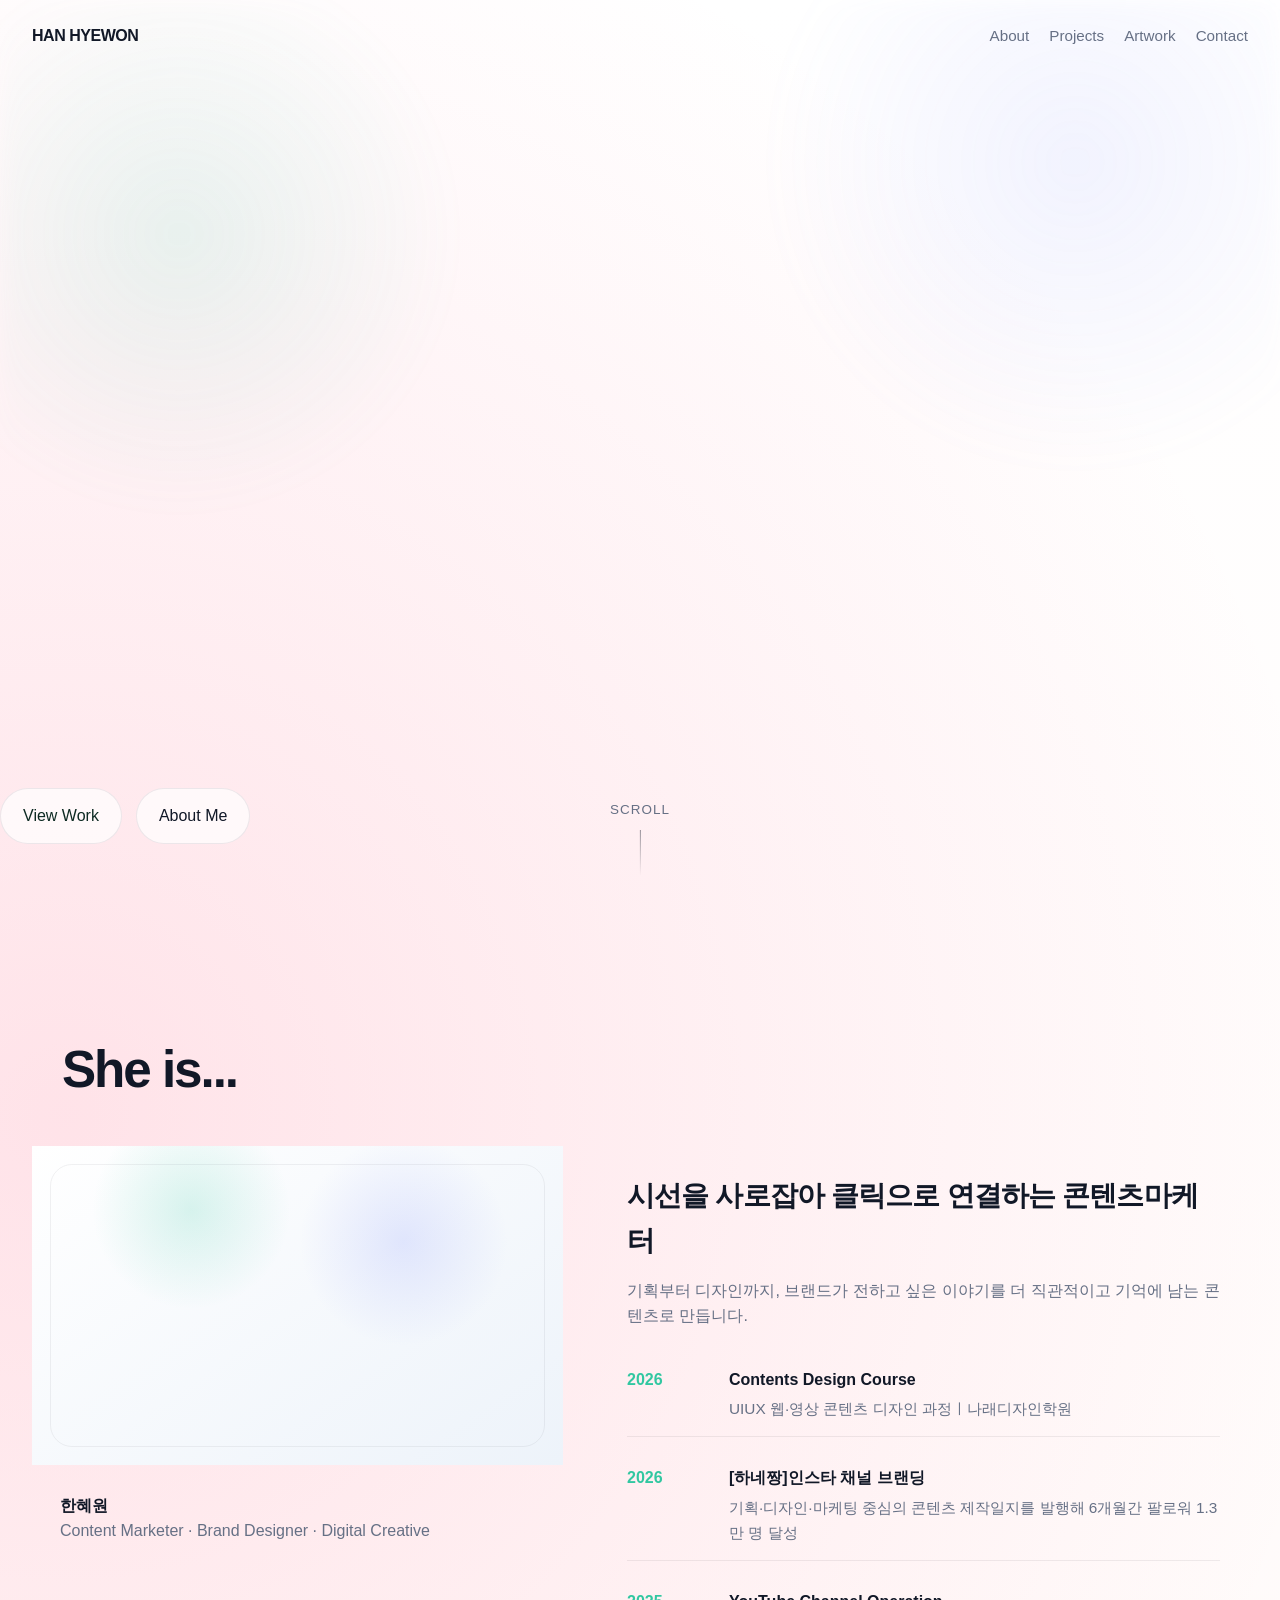
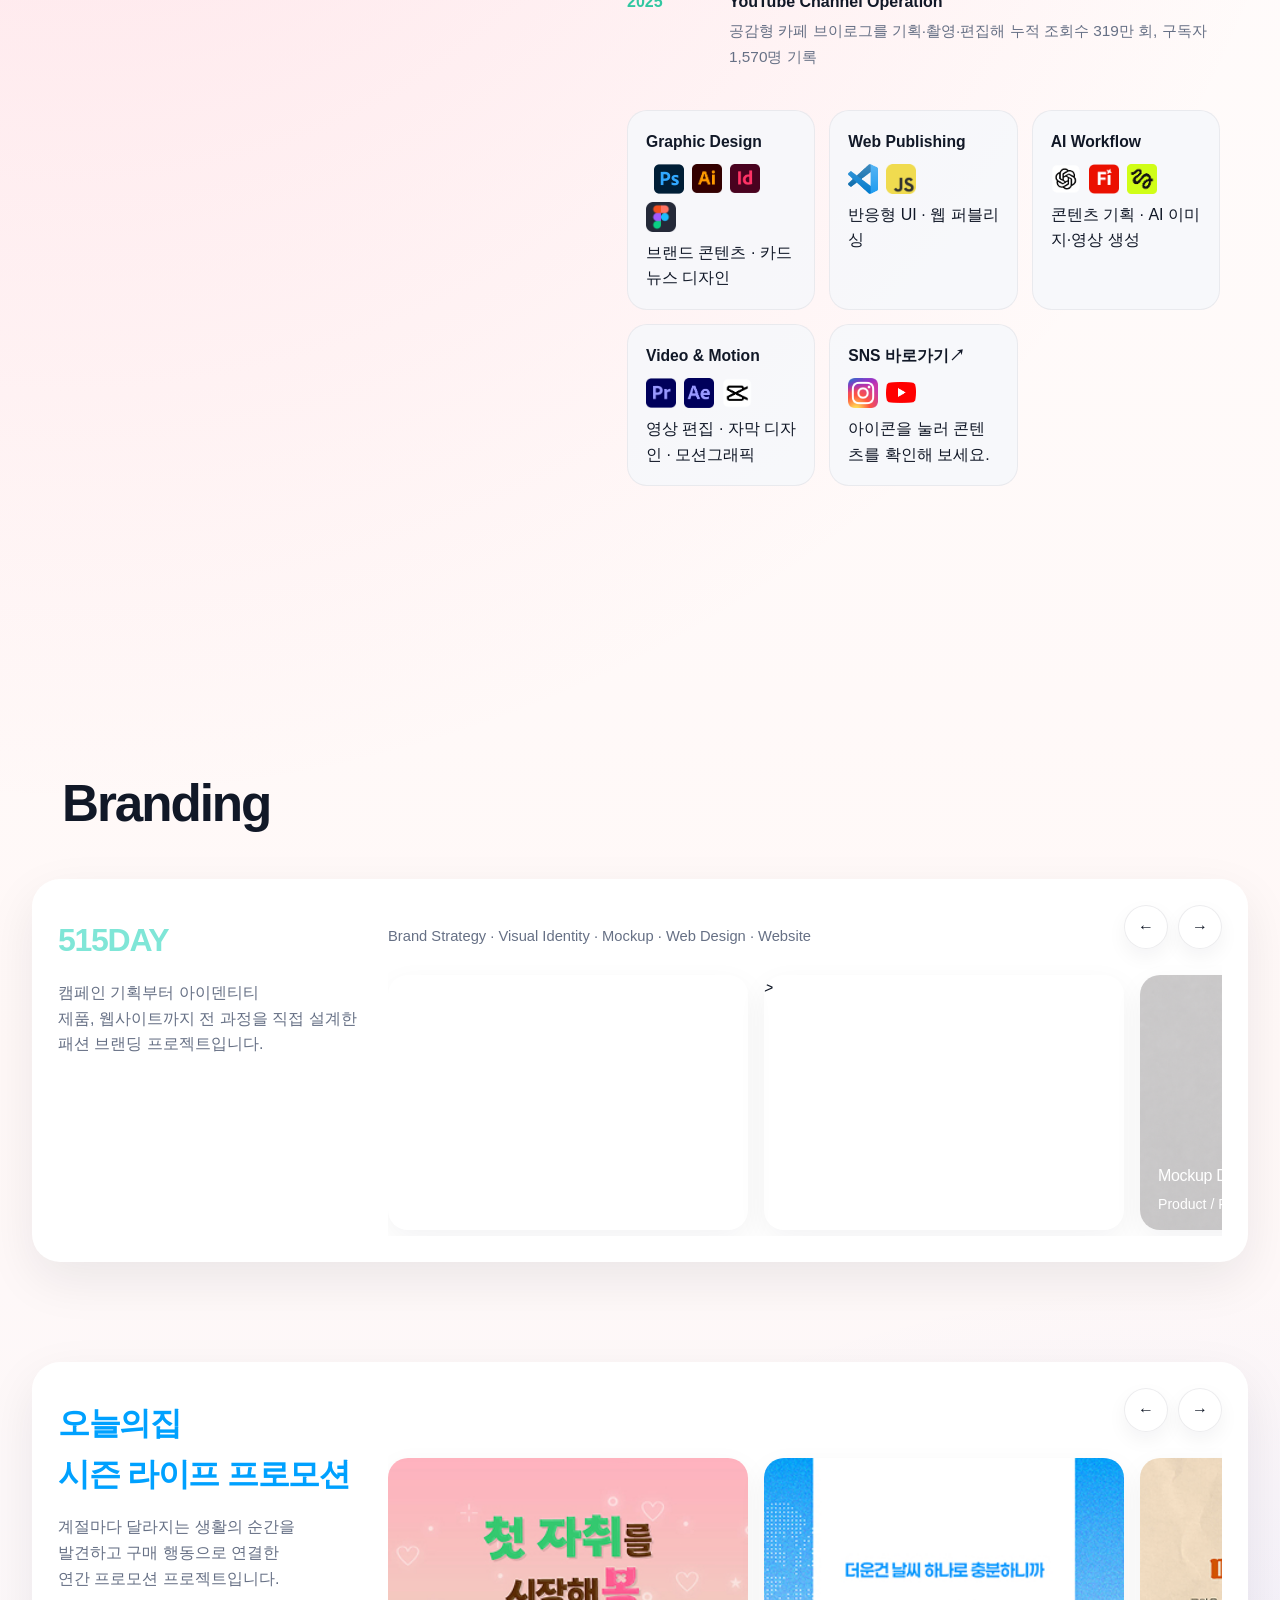
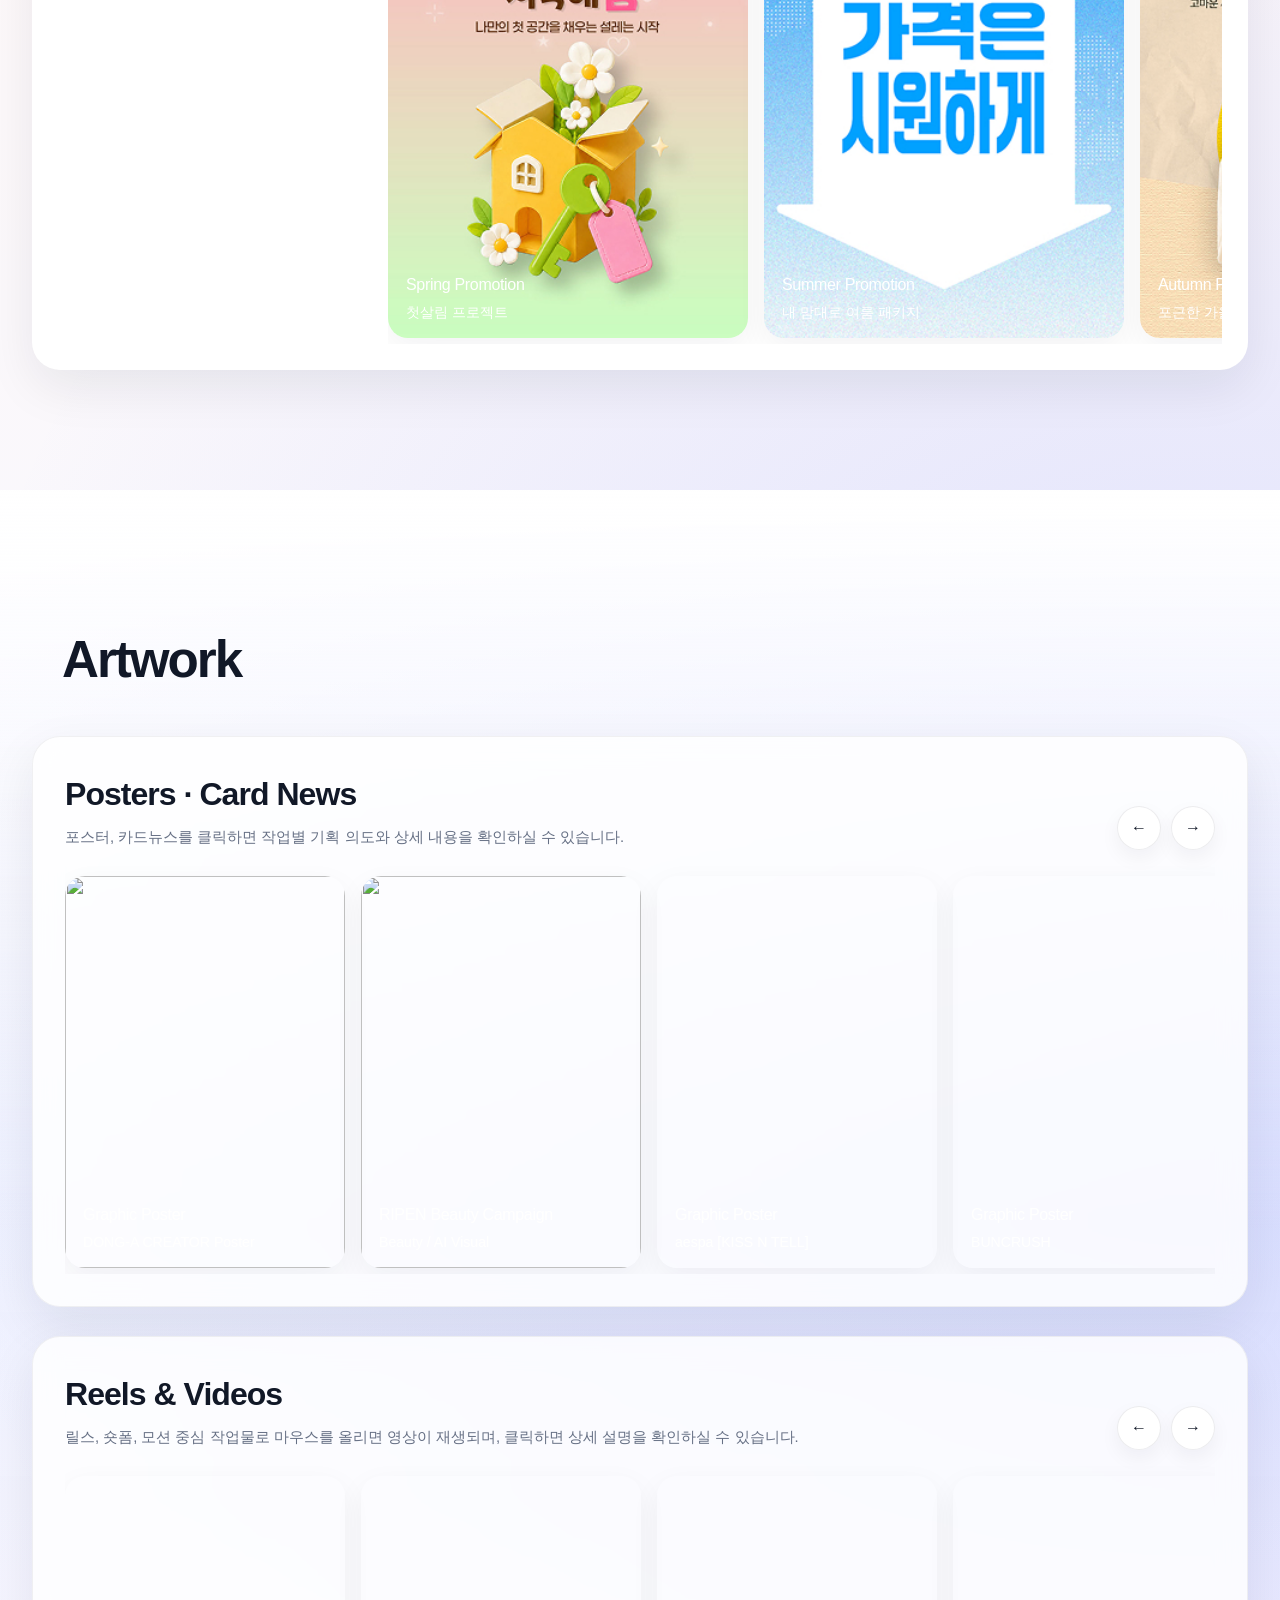
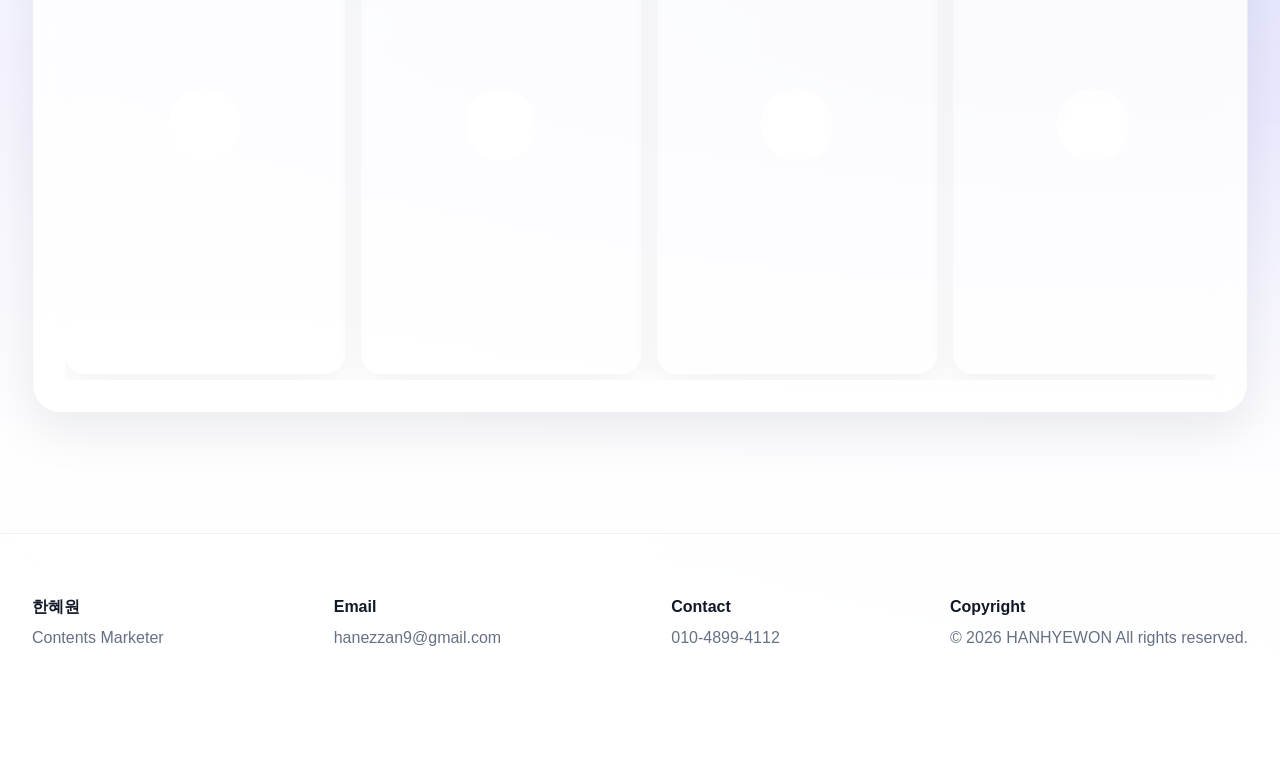
==== commit d01731dc: "1" ====
--- a/index.html
+++ b/index.html
@@ -98,7 +98,7 @@
                   <a href="https://www.instagram.com/hanezzang_/" target="_blank"
                     rel="noopener noreferrer"><strong>[하네짱]인스타 채널 브랜딩</strong></a>
 
-                  <span>기획·디자인·마케팅 중심의 콘텐츠 제작일지를 발행해 5개월간 팔로워 1.3만 명 달성</span>
+                  <span>기획·디자인·마케팅 중심의 콘텐츠 제작일지를 발행해 6개월간 팔로워 1.3만 명 달성</span>
                 </div>
               </div>
               <div class="timeline-item">
@@ -487,7 +487,7 @@
                 data-modal-title="VELORA Reel Project "
                 data-modal-description="가상의 스킨케어 브랜드 VELORA를 위한 AI 기반 릴스 프로젝트입니다. 플로럴 사이언스와 쿨링 수분광을 시각화해 모델컷부터 제품 엔드카드까지 일관된 캠페인 무드로 구성했습니다."
                 data-modal-role="AI Visual Direction / Video Editing"
-                data-modal-tools="Premiere Pro, Kling 3.0, Chat GPT" data-modal-meta1-label="Format"
+                data-modal-tools="Premiere Pro, Kling 3.0, ChatGPT" data-modal-meta1-label="Format"
                 data-modal-meta1-value="9:16 Vertical" data-modal-meta2-label="Duration" data-modal-meta2-value="5 sec"
                 data-modal-tags="AI Commercial, Short-form, Skincare" data-modal-media="assets/video/skincare.mp4"
                 data-modal-ratio="9 / 16">
@@ -525,7 +525,7 @@
               <article class="reels-thumb thumb-card modal-card" data-modal-type="reels" data-modal-title="한입공작소"
                 data-modal-description="미니어처 셰프들이 익숙한 분식을 만드는 과정을 통해, 평범한 한 끼가 전하는 따뜻함을 표현한 AI숏폼 광고입니다.."
                 data-modal-role="Concept Planning · AI Visual Direction · Video Editing"
-                data-modal-tools="Premiere Pro, kling 3.0, Chat GPT" data-modal-meta1-label="Format"
+                data-modal-tools="Premiere Pro, kling 3.0, ChatGPT" data-modal-meta1-label="Format"
                 data-modal-meta1-value="9:16 Vertical" data-modal-meta2-label="Duration" data-modal-meta2-value="9 sec"
                 data-modal-tags="AI Reels, Miniature, Food Advertising" data-modal-note-title="Editable Note"
                 data-modal-media="assets/video/bunsik.mp4">
@@ -560,21 +560,20 @@
               </article>
 
               <article class="reels-thumb thumb-card modal-card" data-modal-type="reels"
-                data-modal-title="Reel Project E" data-modal-description="브랜드 인트로 성격의 영상 작업입니다."
-                data-modal-role="Intro Motion" data-modal-tools="Premiere Pro" data-modal-meta1-label="Format"
-                data-modal-meta1-value="9:16 Vertical" data-modal-meta2-label="Duration" data-modal-meta2-value="08 sec"
-                data-modal-tags="Intro, Reels" data-modal-note-title="Editable Note"
-                data-modal-note="인트로 릴스 E에 대한 설명입니다." data-modal-link="https://example.com"
-                data-modal-media="assets/video/Reels_sample_01.mp4">
+                data-modal-title="Figma Resource Sharing" data-modal-description="피그마 실무 자료를 제공하는 정보형 콘텐츠를 기획·제작해 조회수 25.7만 회를 기록했습니다."
+                data-modal-role="Content Planning · Design · Video Editing" data-modal-tools="Premiere Pro, CapCut" data-modal-meta1-label="Format"
+                data-modal-meta1-value="9:16 Vertical" data-modal-meta2-label="Duration" data-modal-meta2-value="17 sec"
+                data-modal-tags="257K+ Views, Reels" 
+                data-modal-media="assets/video/figma.mp4">
                 <video class="thumb-video" muted loop playsinline preload="metadata">
-                  <source src="assets/video/Reels_sample_01.mp4" type="video/mp4" />
+                  <source src="assets/video/figma.mp4" />
                 </video>
                 <div class="thumb-play-button" aria-hidden="true">
                   <span class="thumb-play-icon"></span>
                 </div>
                 <div class="thumb-overlay">
-                  <strong>Reel Project E</strong>
-                  <span>Brand Intro</span>
+                  <strong>Figma Resource Sharing</strong>
+                  <span>Content Marketing · 257K Views</span>
                 </div>
               </article>
 
@@ -582,7 +581,7 @@
                 data-modal-title="ZARA Popular Items Shopping" data-modal-description="자라 인기 아이템을 직접 착용하고 제품별 핏과 스타일링을 빠르게 비교할 수 있도록 구성한 패션 쇼핑 릴스입니다. 제품 탐색부터 촬영·편집까지 직접 진행했으며, 인스타그램에서 최고 조회수 39.5만 회를 기록했습니다."
                 data-modal-role="Content Planning · Filming · Editing" data-modal-tools="CapCut" data-modal-meta1-label="Format"
                 data-modal-meta1-value="9:16 Vertical" data-modal-meta2-label="Duration" data-modal-meta2-value="35 sec"
-                data-modal-tags="Fashion Content, Shopping Reel, Organic Reach"  
+                data-modal-tags="Fashion Content, Shopping Reel"  
                 data-modal-media="assets/video/hanezzang_.mp4">
                 <video class="thumb-video" muted loop playsinline preload="metadata">
                   <source src="assets/video/hanezzang_.mp4" type="video/mp4" />
--- a/assets/css/style.css
+++ b/assets/css/style.css
@@ -37,6 +37,47 @@
   overflow-x: hidden;
 }
 
+.root{  --accent: #315CFF;
+  --accent-2: #A78BFA;}
+
+  #works {
+  position: relative;
+  isolation: isolate;
+  overflow: hidden;
+  background: linear-gradient(
+    180deg,
+    #ffffff 0%,
+    rgba(49, 92, 255, 0.045) 45%,
+    rgba(167, 139, 250, 0.055) 75%,
+    #ffffff 100%
+  );
+}
+
+body {
+  background:
+    radial-gradient(
+      circle at 5% 20%,
+      rgba(255, 111, 145, 0.18),
+      transparent 28%
+    ),
+    radial-gradient(
+      circle at 95% 75%,
+      rgba(70, 91, 255, 0.16),
+      transparent 30%
+    ),
+    linear-gradient(
+      180deg,
+      #ffffff 0%,
+      #fff8f7 48%,
+      #f7f8ff 78%,
+      #ffffff 100%
+    );
+}
+
+#works .work-row {
+  background: rgba(255, 255, 255, 0.82);
+  backdrop-filter: blur(14px);
+}
 img,
 video {
   display: block;
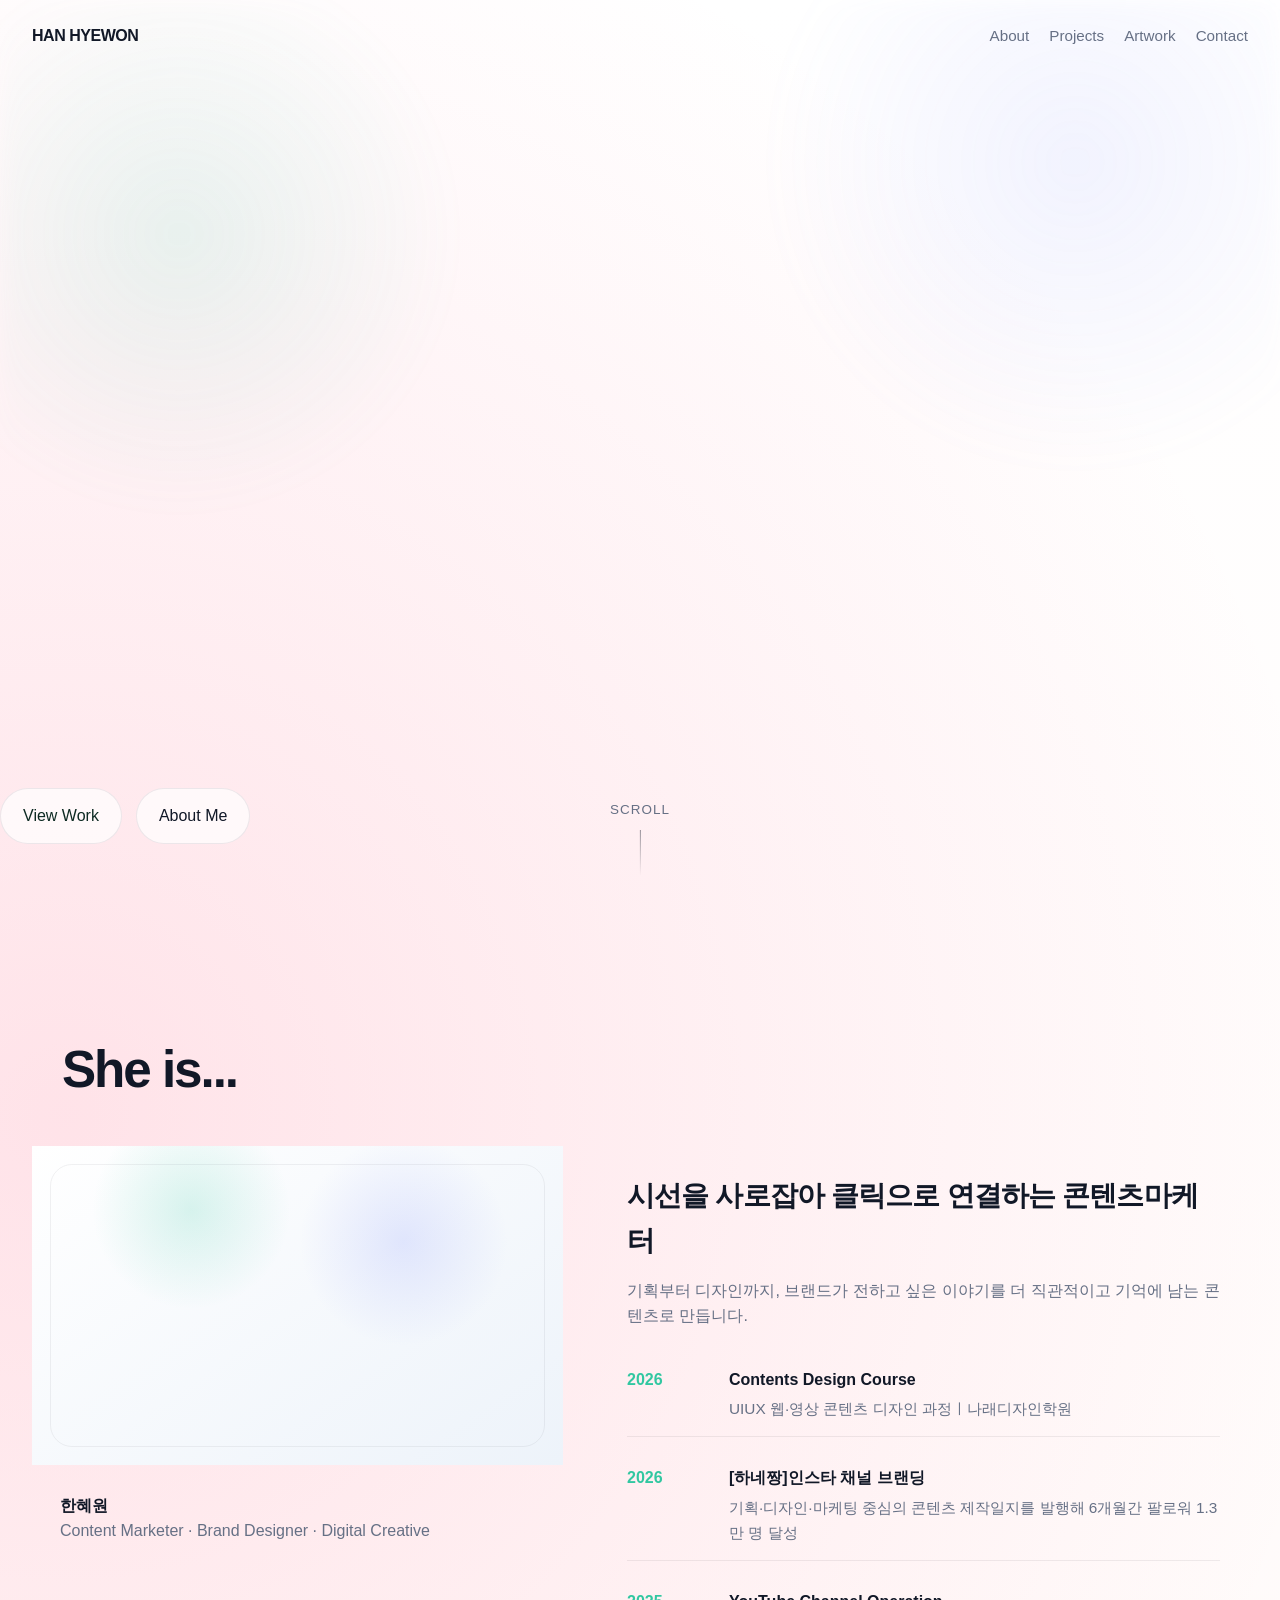
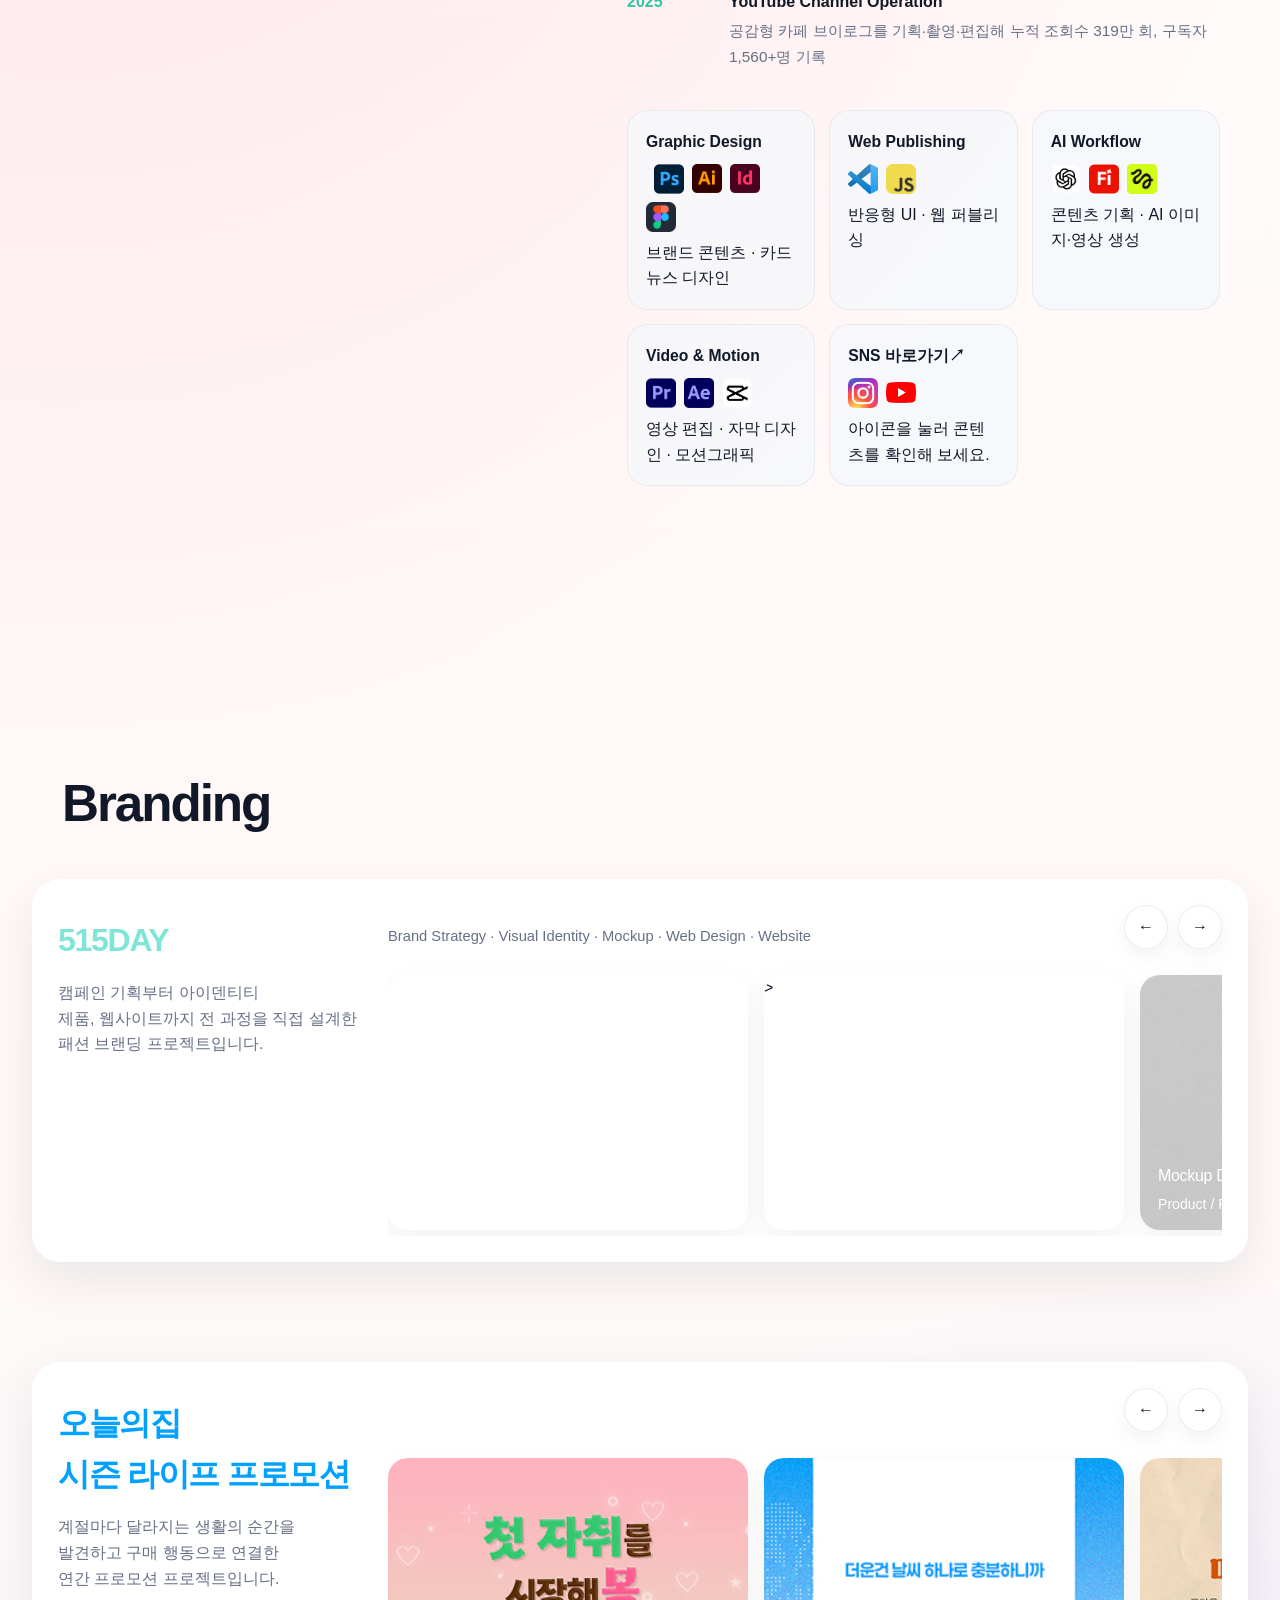
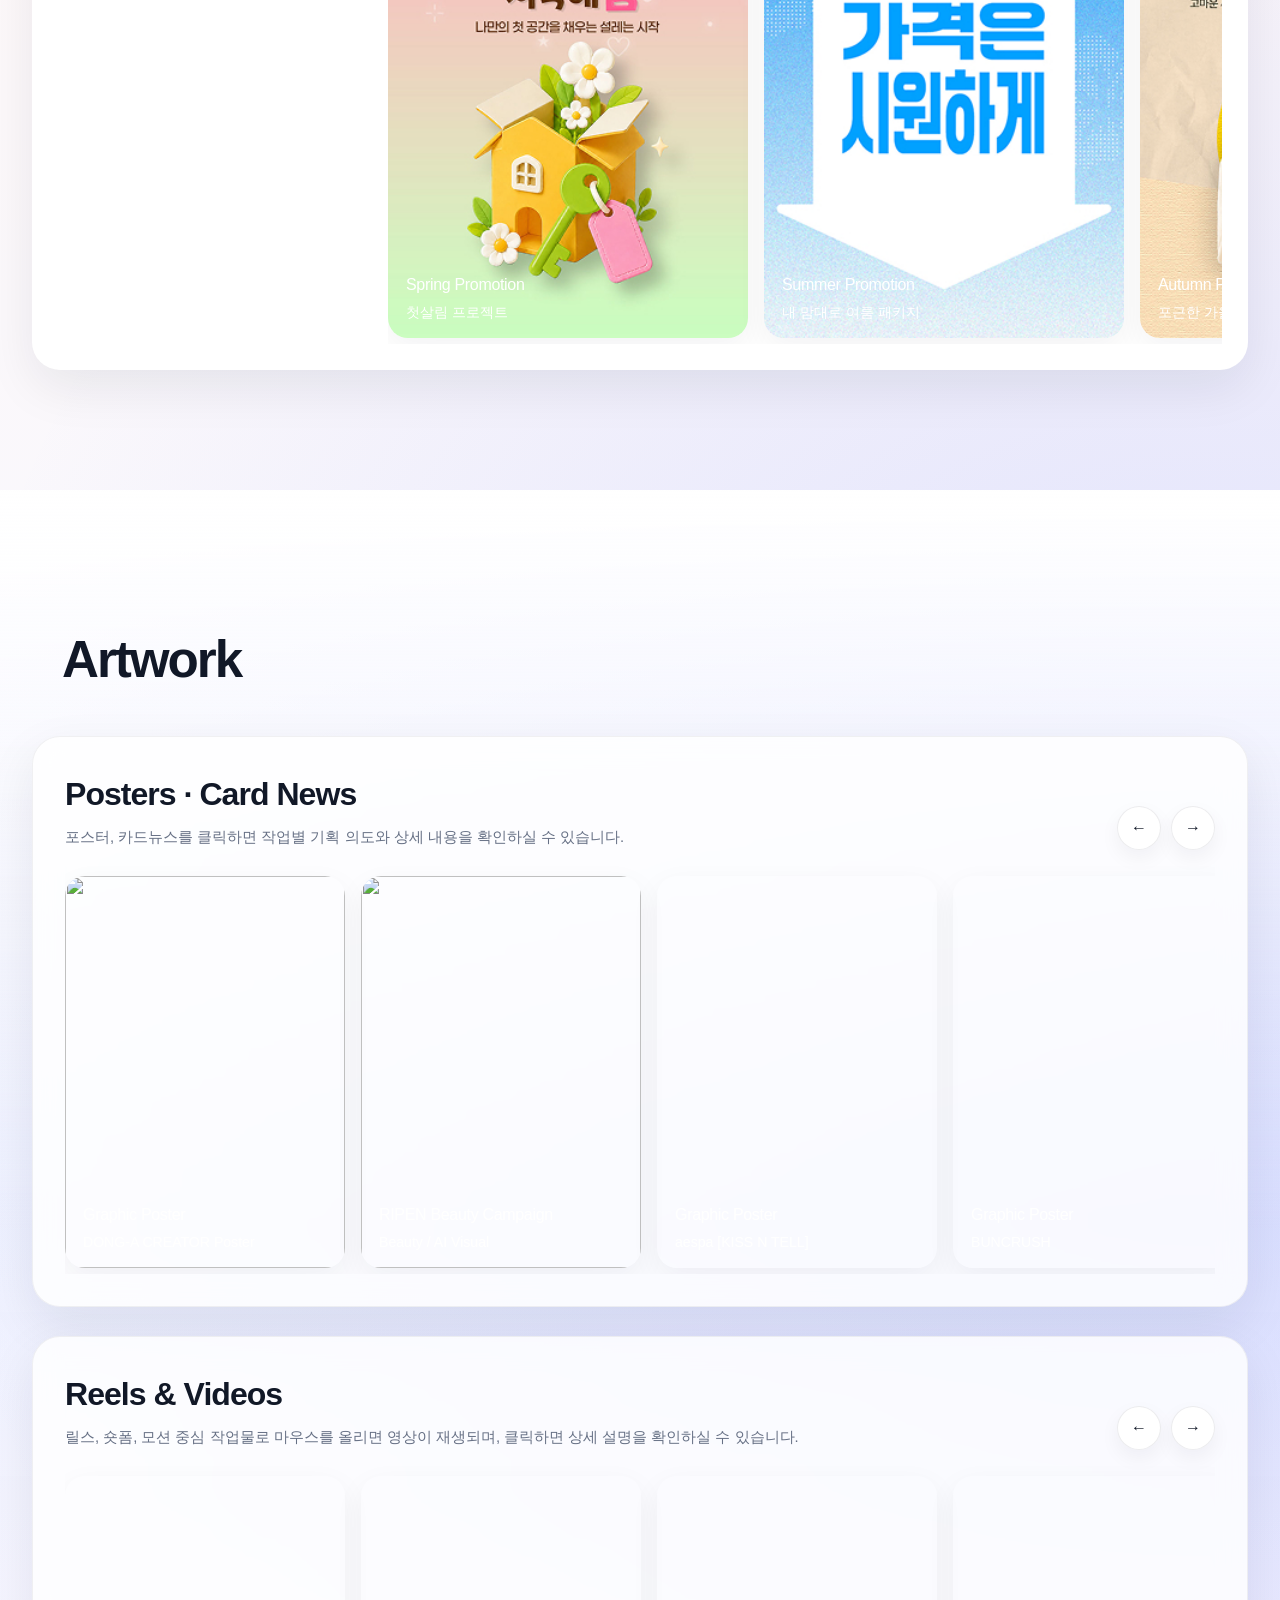
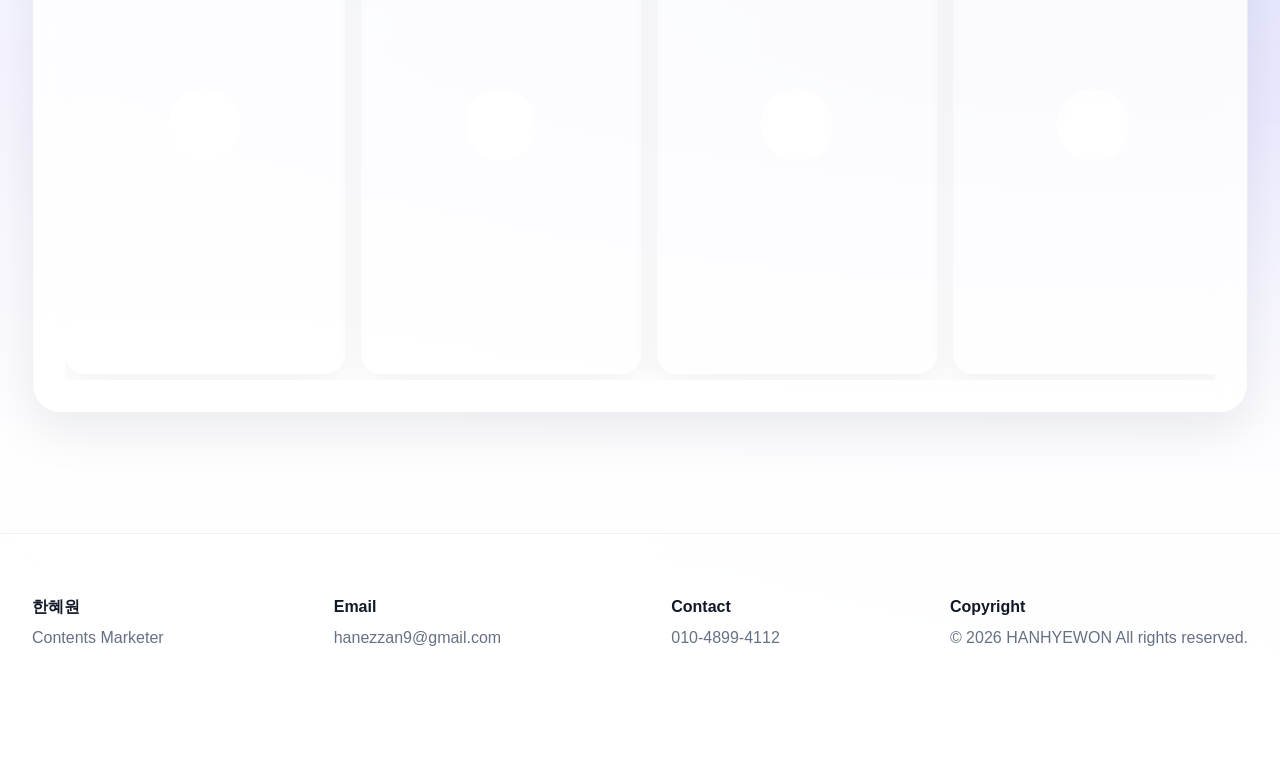
==== commit c11d6cc1: "11" ====
--- a/index.html
+++ b/index.html
@@ -107,7 +107,7 @@
                   <a href="https://www.youtube.com/@Hanezzang" target="_blank" rel="noopener noreferrer"><strong>YouTube
                       Channel Operation</strong></a>
 
-                  <span>공감형 카페 브이로그를 기획·촬영·편집해 누적 조회수 319만 회, 구독자 1,570명 기록</span>
+                  <span>공감형 카페 브이로그를 기획·촬영·편집해 누적 조회수 319만 회, 구독자 1,560+명 기록</span>
                 </div>
               </div>
             </div>
